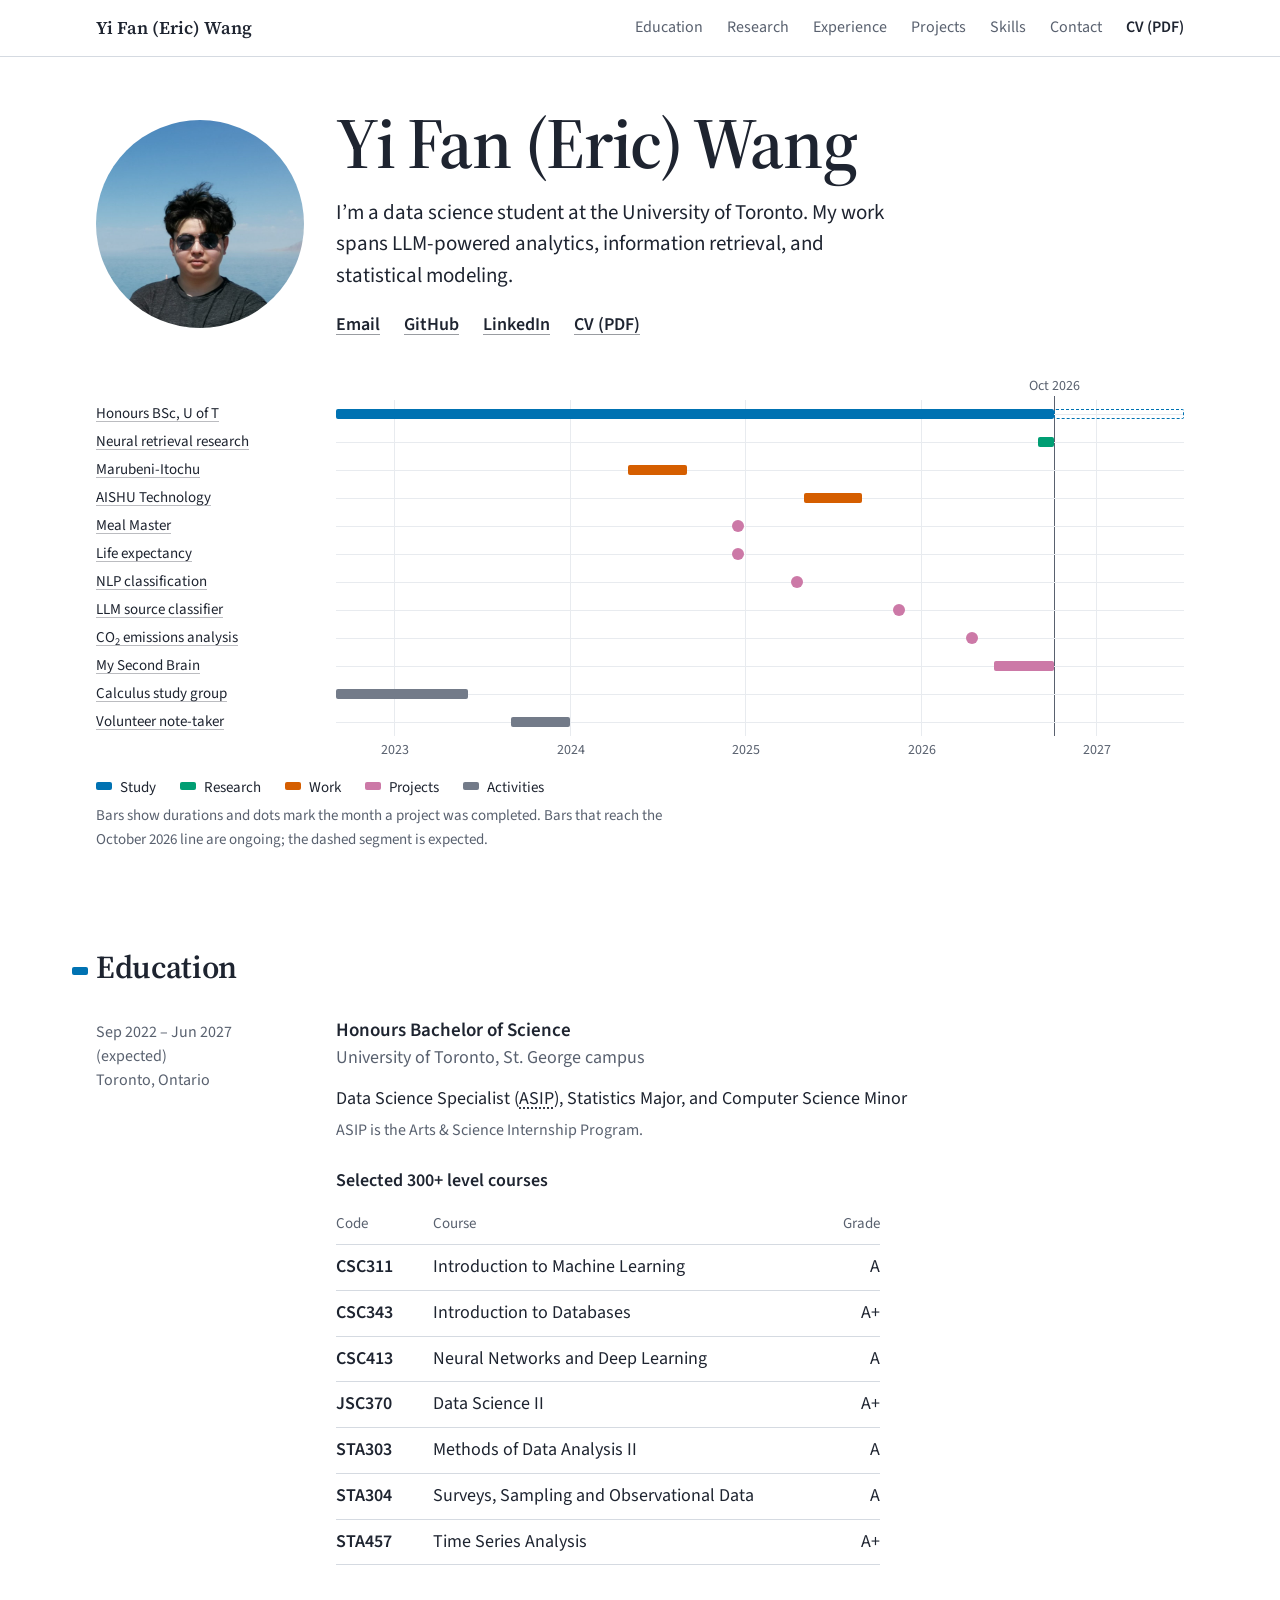
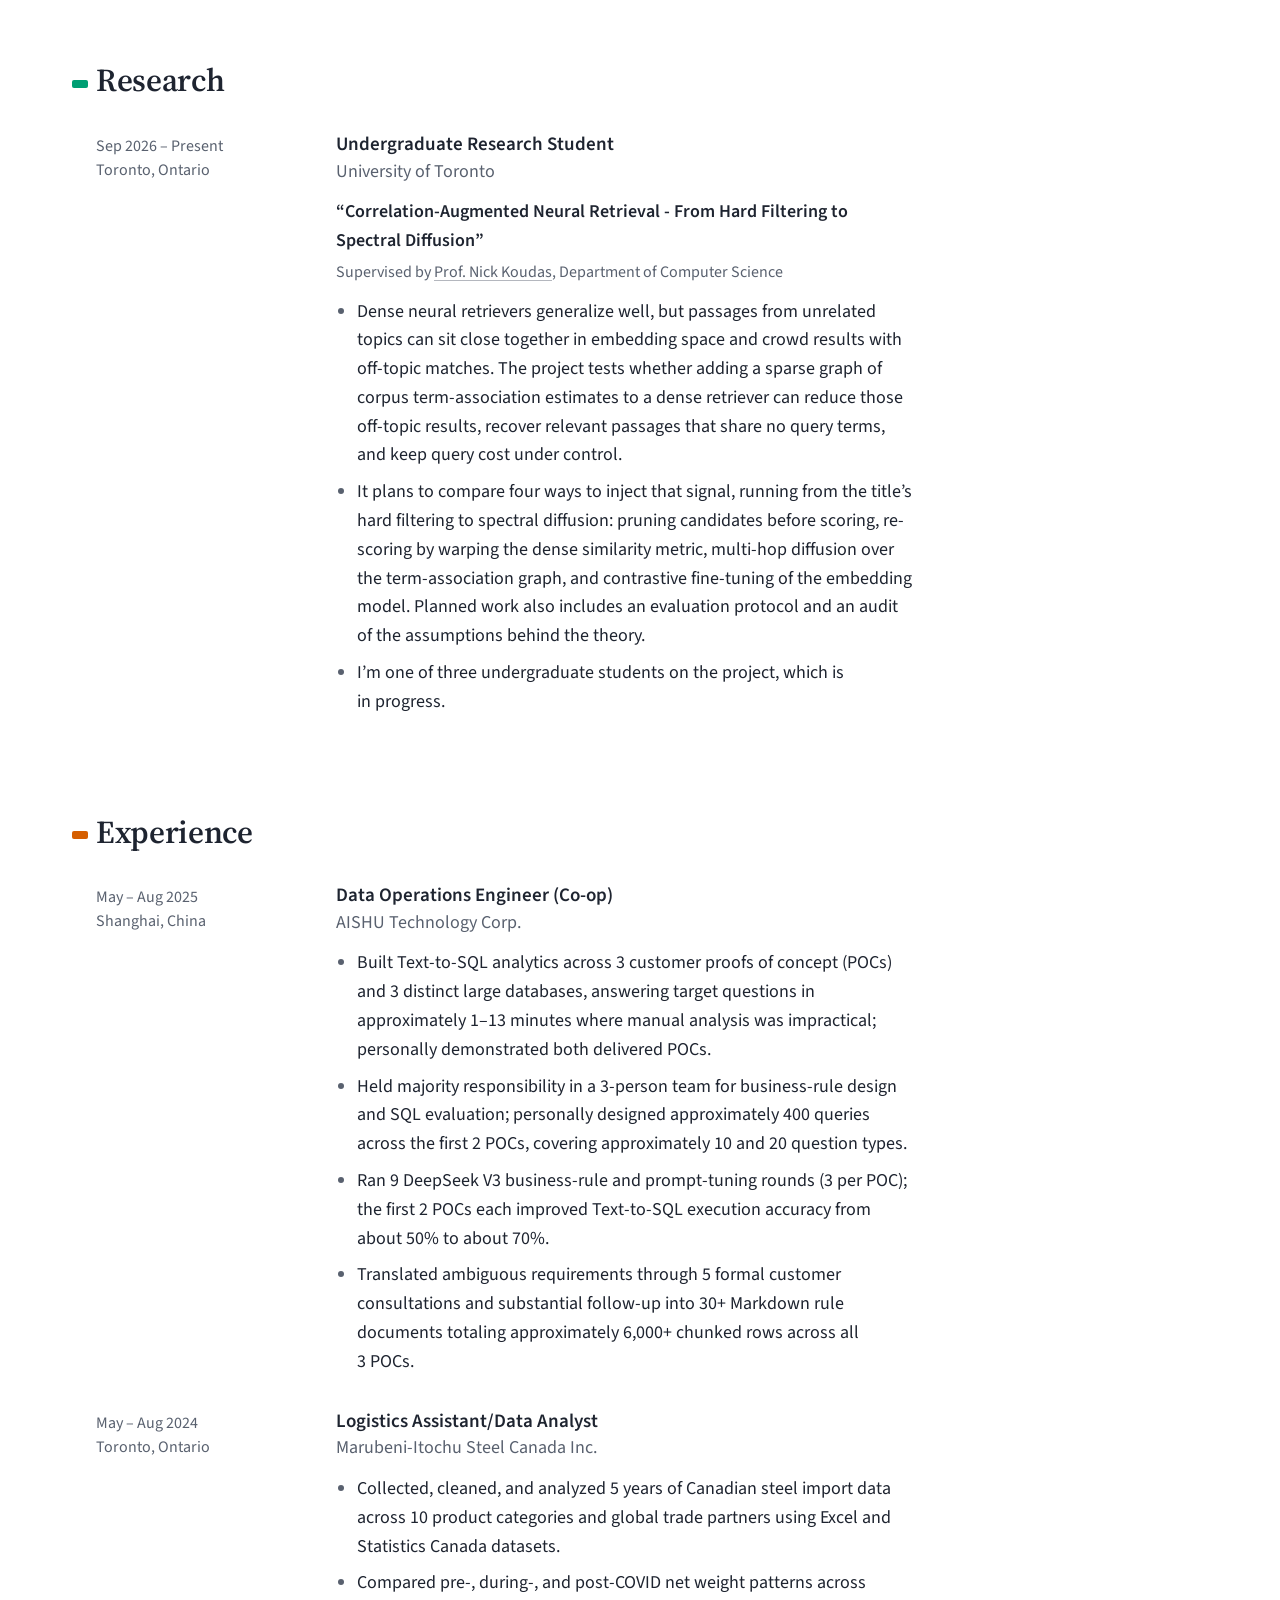
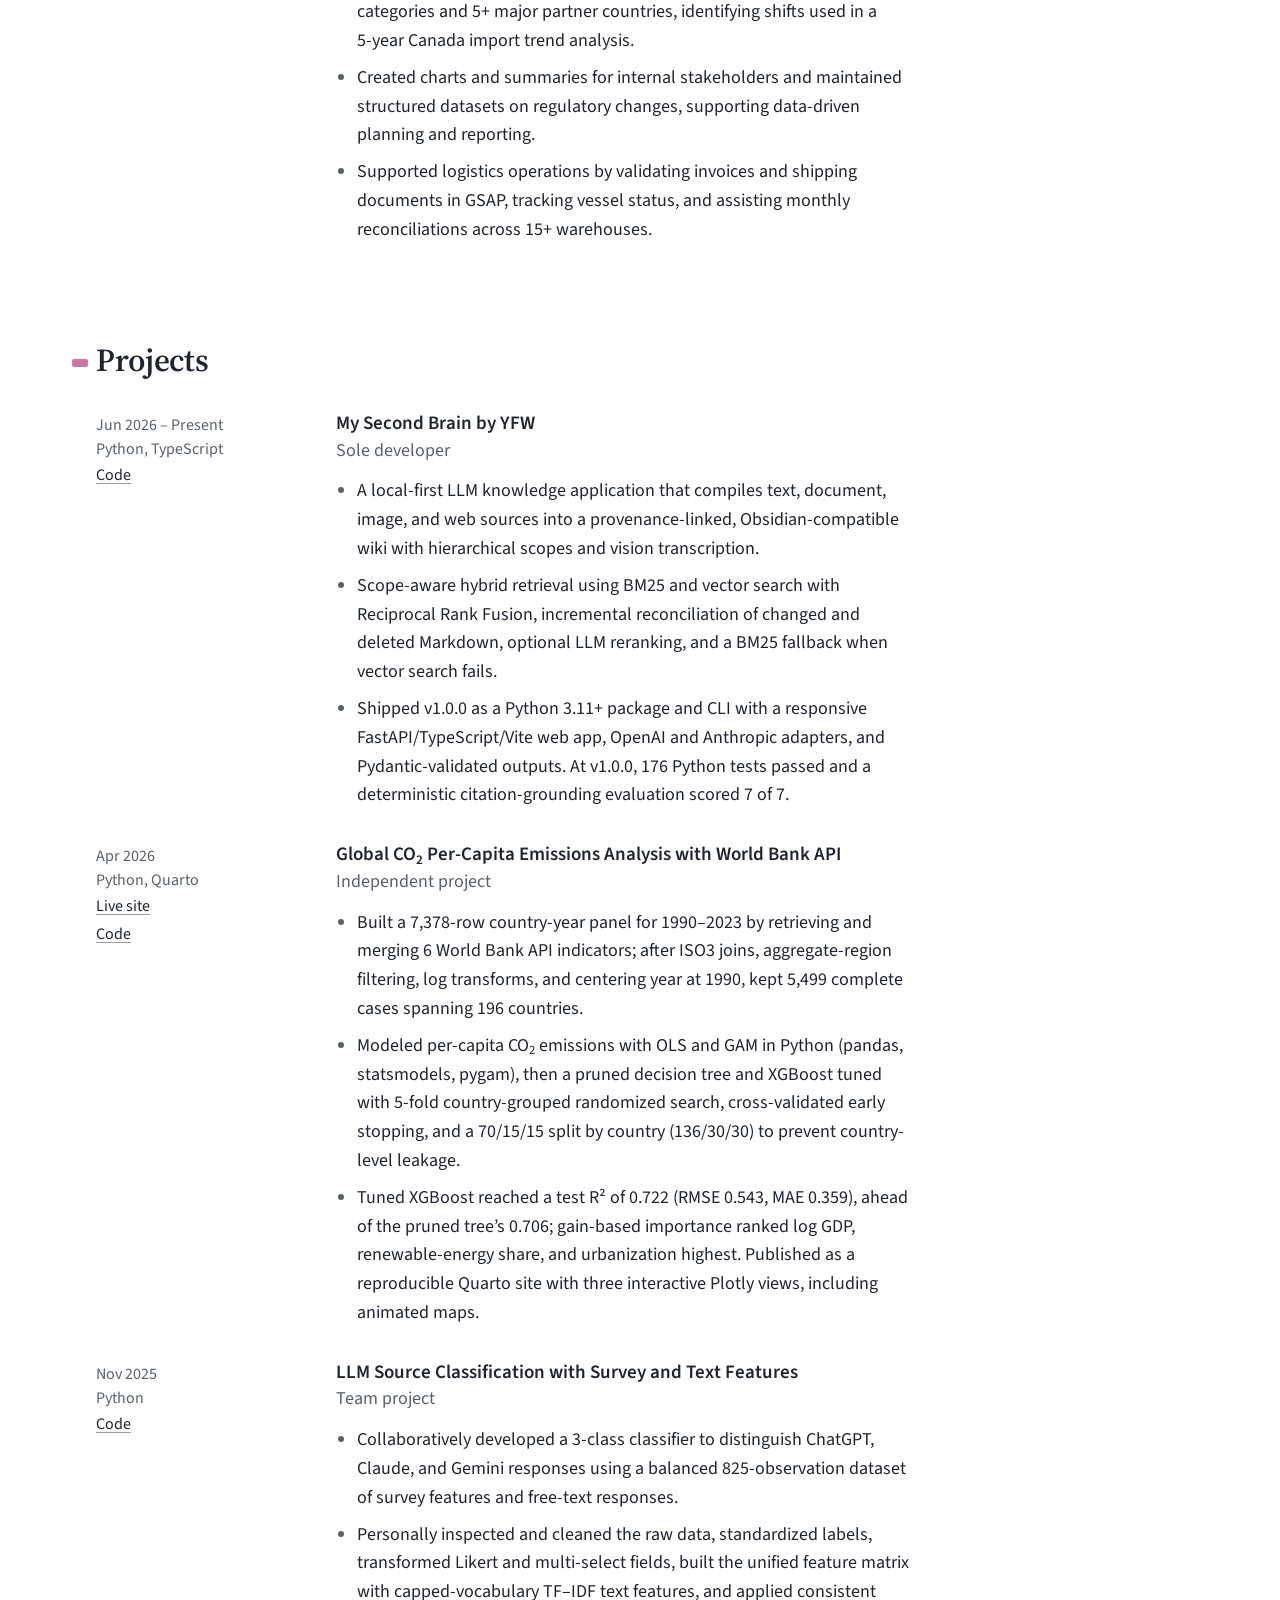
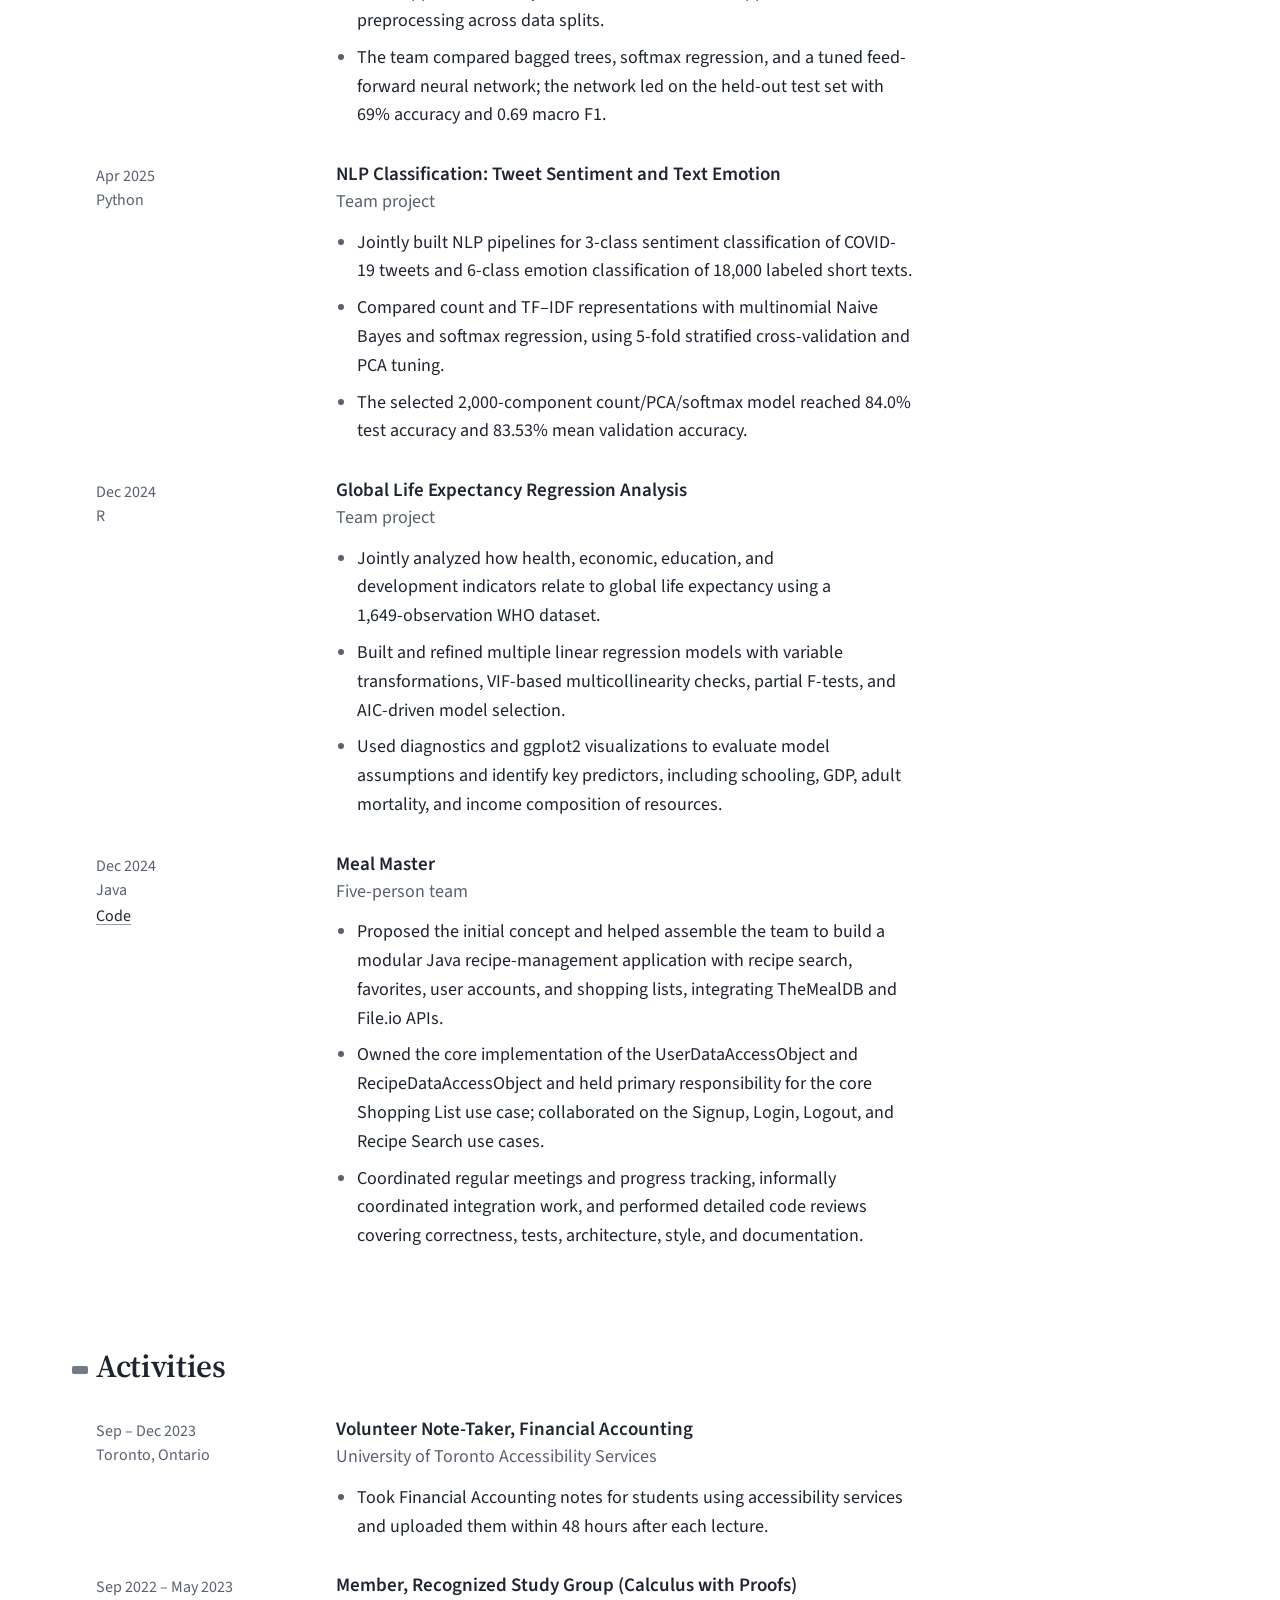
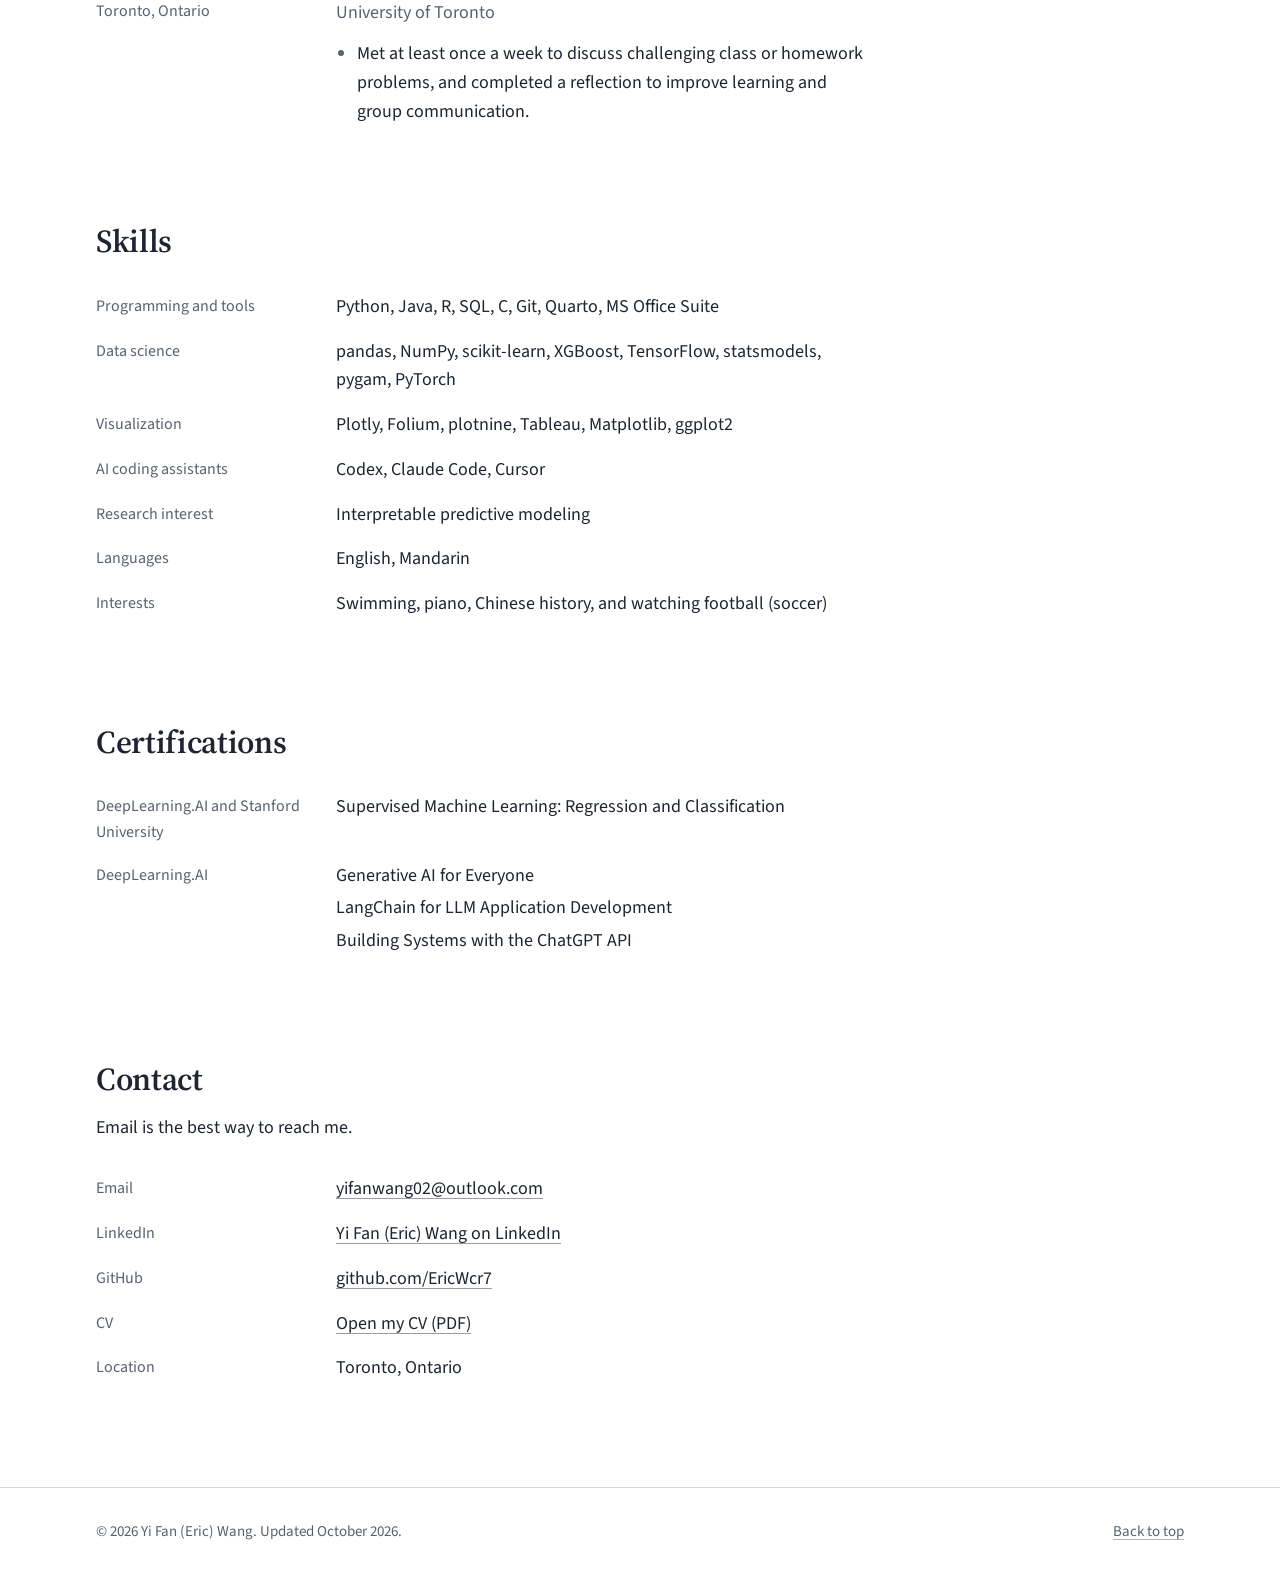
==== index.html @ 29fe4a48 "Build personal website for GitHub Pages Add a static single-page site with no build step and no Java" ====
<!doctype html>
<html lang="en">
<head>
  <meta charset="utf-8">
  <meta name="viewport" content="width=device-width, initial-scale=1">
  <title>Yi Fan (Eric) Wang – data science student at the University of Toronto</title>
  <meta name="description" content="Yi Fan (Eric) Wang is a data science student at the University of Toronto working on LLM-powered analytics, information retrieval, and statistical modeling.">
  <link rel="canonical" href="https://ericwcr7.github.io/">
  <meta name="color-scheme" content="light dark">
  <meta name="theme-color" content="#ffffff" media="(prefers-color-scheme: light)">
  <meta name="theme-color" content="#161a21" media="(prefers-color-scheme: dark)">

  <meta property="og:type" content="profile">
  <meta property="og:title" content="Yi Fan (Eric) Wang">
  <meta property="og:description" content="Data science student at the University of Toronto working on LLM-powered analytics, information retrieval, and statistical modeling.">
  <meta property="og:url" content="https://ericwcr7.github.io/">
  <meta property="og:image" content="https://ericwcr7.github.io/assets/og-image.png">
  <meta property="og:image:width" content="1200">
  <meta property="og:image:height" content="630">
  <meta property="og:image:alt" content="Yi Fan (Eric) Wang, data science student at the University of Toronto, beside a timeline of study, work, research, and projects.">
  <meta name="twitter:card" content="summary_large_image">
  <meta name="twitter:image:alt" content="Yi Fan (Eric) Wang, data science student at the University of Toronto, beside a timeline of study, work, research, and projects.">

  <link rel="icon" href="assets/favicon.svg" type="image/svg+xml">
  <link rel="preconnect" href="https://fonts.googleapis.com">
  <link rel="preconnect" href="https://fonts.gstatic.com" crossorigin>
  <link rel="stylesheet" href="https://fonts.googleapis.com/css2?family=Source+Sans+3:wght@400;600&amp;family=Source+Serif+4:opsz,wght@8..60,600&amp;display=swap">
  <link rel="stylesheet" href="assets/site.css">
</head>
<body>
  <a class="skip-link" href="#main">Skip to content</a>

  <header class="site-header" id="top">
    <div class="wrap header-inner">
      <a class="site-name" href="#top">Yi Fan (Eric) Wang</a>
      <nav aria-label="Sections">
        <ul class="nav-list" role="list">
          <li><a href="#education">Education</a></li>
          <li><a href="#research">Research</a></li>
          <li><a href="#experience">Experience</a></li>
          <li><a href="#projects">Projects</a></li>
          <li><a href="#skills">Skills</a></li>
          <li><a href="#contact">Contact</a></li>
          <li><a href="assets/Yi-Fan-Eric-Wang-CV.pdf">CV (PDF)</a></li>
        </ul>
      </nav>
    </div>
  </header>

  <main id="main" tabindex="-1">
    <div class="wrap">
      <section class="hero" aria-labelledby="name">
        <img class="portrait" src="assets/portrait.jpg" width="600" height="600" alt="Portrait of Yi Fan (Eric) Wang" fetchpriority="high" decoding="async">
        <div class="hero-text">
          <h1 id="name">Yi Fan (Eric) Wang</h1>
          <p class="lede">I’m a data science student at the University of Toronto. My work spans LLM-powered analytics, information retrieval, and statistical modeling.</p>
          <ul class="hero-links" role="list">
            <li><a href="mailto:yifanwang02@outlook.com">Email</a></li>
            <li><a href="https://github.com/EricWcr7">GitHub</a></li>
            <li><a href="https://linkedin.com/in/yi-fan-wang-62a997292">LinkedIn</a></li>
            <li><a href="assets/Yi-Fan-Eric-Wang-CV.pdf">CV (PDF)</a></li>
          </ul>
        </div>
      </section>

      <figure class="timeline">
        <div class="tl-plot">
          <ul class="tl-rows" role="list">
            <li class="cat-study"><a href="#degree">
              <span class="tl-label">Honours BSc, U&nbsp;of&nbsp;T</span><span class="sr-only"> (September 2022 to June 2027, expected)</span>
              <span class="tl-track" aria-hidden="true"><span class="tl-bar" style="--start: 0; --end: var(--asof)"></span><span class="tl-bar is-expected" style="--start: var(--asof); --end: 58"></span></span>
            </a></li>
            <li class="cat-research"><a href="#retrieval-research">
              <span class="tl-label">Neural retrieval research</span><span class="sr-only"> (September 2026 to present)</span>
              <span class="tl-track" aria-hidden="true"><span class="tl-bar is-ongoing" style="--start: 48"></span></span>
            </a></li>
            <li class="cat-work"><a href="#marubeni">
              <span class="tl-label">Marubeni-Itochu</span><span class="sr-only"> (May to August 2024)</span>
              <span class="tl-track" aria-hidden="true"><span class="tl-bar" style="--start: 20; --end: 24"></span></span>
            </a></li>
            <li class="cat-work"><a href="#aishu">
              <span class="tl-label">AISHU Technology</span><span class="sr-only"> (May to August 2025)</span>
              <span class="tl-track" aria-hidden="true"><span class="tl-bar" style="--start: 32; --end: 36"></span></span>
            </a></li>
            <li class="cat-projects"><a href="#meal-master">
              <span class="tl-label">Meal Master</span><span class="sr-only"> (completed December 2024)</span>
              <span class="tl-track" aria-hidden="true"><span class="tl-dot" style="--at: 27.5"></span></span>
            </a></li>
            <li class="cat-projects"><a href="#life-expectancy">
              <span class="tl-label">Life expectancy</span><span class="sr-only"> (completed December 2024)</span>
              <span class="tl-track" aria-hidden="true"><span class="tl-dot" style="--at: 27.5"></span></span>
            </a></li>
            <li class="cat-projects"><a href="#nlp">
              <span class="tl-label">NLP classification</span><span class="sr-only"> (completed April 2025)</span>
              <span class="tl-track" aria-hidden="true"><span class="tl-dot" style="--at: 31.5"></span></span>
            </a></li>
            <li class="cat-projects"><a href="#llm-source">
              <span class="tl-label">LLM source classifier</span><span class="sr-only"> (completed November 2025)</span>
              <span class="tl-track" aria-hidden="true"><span class="tl-dot" style="--at: 38.5"></span></span>
            </a></li>
            <li class="cat-projects"><a href="#co2">
              <span class="tl-label">CO<sub>2</sub> emissions analysis</span><span class="sr-only"> (completed April 2026)</span>
              <span class="tl-track" aria-hidden="true"><span class="tl-dot" style="--at: 43.5"></span></span>
            </a></li>
            <li class="cat-projects"><a href="#second-brain">
              <span class="tl-label">My Second Brain</span><span class="sr-only"> (June 2026 to present)</span>
              <span class="tl-track" aria-hidden="true"><span class="tl-bar is-ongoing" style="--start: 45"></span></span>
            </a></li>
            <li class="cat-activities"><a href="#study-group">
              <span class="tl-label">Calculus study group</span><span class="sr-only"> (September 2022 to May 2023)</span>
              <span class="tl-track" aria-hidden="true"><span class="tl-bar" style="--start: 0; --end: 9"></span></span>
            </a></li>
            <li class="cat-activities"><a href="#note-taker">
              <span class="tl-label">Volunteer <span class="nowrap">note-taker</span></span><span class="sr-only"> (September to December 2023)</span>
              <span class="tl-track" aria-hidden="true"><span class="tl-bar" style="--start: 12; --end: 16"></span></span>
            </a></li>
          </ul>
          <div class="tl-axis" aria-hidden="true">
            <span class="tl-year" style="--at: 4"><span>2023</span></span>
            <span class="tl-year" style="--at: 16"><span>2024</span></span>
            <span class="tl-year" style="--at: 28"><span>2025</span></span>
            <span class="tl-year" style="--at: 40"><span>2026</span></span>
            <span class="tl-year" style="--at: 52"><span>2027</span></span>
            <span class="tl-asof"><span>Oct 2026</span></span>
          </div>
        </div>
        <figcaption>
          <ul class="legend" role="list">
            <li class="cat-study">Study</li>
            <li class="cat-research">Research</li>
            <li class="cat-work">Work</li>
            <li class="cat-projects">Projects</li>
            <li class="cat-activities">Activities</li>
          </ul>
          <p>Bars show durations and dots mark the month a project was completed. Bars that reach the October 2026 line are ongoing; the dashed segment is expected.</p>
        </figcaption>
      </figure>

      <section class="section cat-study" id="education" aria-labelledby="education-title">
        <h2 class="section-title" id="education-title">Education</h2>
        <article class="entry" id="degree">
          <header class="entry-head">
            <h3>Honours Bachelor of Science</h3>
            <p class="entry-org">University of Toronto, St. George campus</p>
          </header>
          <div class="entry-meta">
            <p><time datetime="2022-09">Sep 2022</time> – <time datetime="2027-06">Jun 2027</time> (expected)</p>
            <p>Toronto, Ontario</p>
          </div>
          <div class="entry-body">
            <p>Data Science Specialist (<abbr title="Arts &amp; Science Internship Program">ASIP</abbr>), Statistics Major, and Computer Science Minor</p>
            <p class="note">ASIP is the Arts &amp; Science Internship Program.</p>
            <table class="courses">
              <caption>Selected 300+ level courses</caption>
              <thead>
                <tr><th scope="col">Code</th><th scope="col">Course</th><th scope="col">Grade</th></tr>
              </thead>
              <tbody>
                <tr><th scope="row">CSC311</th><td>Introduction to Machine Learning</td><td>A</td></tr>
                <tr><th scope="row">CSC343</th><td>Introduction to Databases</td><td>A+</td></tr>
                <tr><th scope="row">CSC413</th><td>Neural Networks and Deep Learning</td><td>A</td></tr>
                <tr><th scope="row">JSC370</th><td>Data Science&nbsp;II</td><td>A+</td></tr>
                <tr><th scope="row">STA303</th><td>Methods of Data Analysis&nbsp;II</td><td>A</td></tr>
                <tr><th scope="row">STA304</th><td>Surveys, Sampling and Observational Data</td><td>A</td></tr>
                <tr><th scope="row">STA457</th><td>Time Series Analysis</td><td>A+</td></tr>
              </tbody>
            </table>
          </div>
        </article>
      </section>

      <section class="section cat-research" id="research" aria-labelledby="research-title">
        <h2 class="section-title" id="research-title">Research</h2>
        <article class="entry" id="retrieval-research">
          <header class="entry-head">
            <h3>Undergraduate Research Student</h3>
            <p class="entry-org">University of Toronto</p>
          </header>
          <div class="entry-meta">
            <p><time datetime="2026-09">Sep 2026</time> – Present</p>
            <p>Toronto, Ontario</p>
          </div>
          <div class="entry-body">
            <p class="project-title">“Correlation-Augmented Neural Retrieval - From Hard Filtering to Spectral Diffusion”</p>
            <p class="note">Supervised by <a href="https://www.cs.toronto.edu/~koudas/">Prof. Nick Koudas</a>, Department of Computer Science</p>
            <ul class="points">
              <li>Dense neural retrievers generalize well, but passages from unrelated topics can sit close together in embedding space and crowd results with off-topic matches. The project tests whether adding a sparse graph of corpus term-association estimates to a dense retriever can reduce those off-topic results, recover relevant passages that share no query terms, and keep query cost under control.</li>
              <li>It plans to compare four ways to inject that signal, running from the title’s hard filtering to spectral diffusion: pruning candidates before scoring, re-scoring by warping the dense similarity metric, multi-hop diffusion over the term-association graph, and contrastive fine-tuning of the embedding model. Planned work also includes an evaluation protocol and an audit of the assumptions behind the theory.</li>
              <li>I’m one of three undergraduate students on the project, which is in progress.</li>
            </ul>
          </div>
        </article>
      </section>

      <section class="section cat-work" id="experience" aria-labelledby="experience-title">
        <h2 class="section-title" id="experience-title">Experience</h2>
        <article class="entry" id="aishu">
          <header class="entry-head">
            <h3>Data Operations Engineer (Co-op)</h3>
            <p class="entry-org">AISHU Technology Corp.</p>
          </header>
          <div class="entry-meta">
            <p><time datetime="2025-05">May</time> – <time datetime="2025-08">Aug 2025</time></p>
            <p>Shanghai, China</p>
          </div>
          <div class="entry-body">
            <ul class="points">
              <li>Built Text-to-SQL analytics across 3 customer proofs of concept (POCs) and 3 distinct large databases, answering target questions in approximately 1–13 minutes where manual analysis was impractical; personally demonstrated both delivered POCs.</li>
              <li>Held majority responsibility in a <span class="nowrap">3-person</span> team for business-rule design and SQL evaluation; personally designed approximately 400 queries across the first 2 POCs, covering approximately 10 and 20 question types.</li>
              <li>Ran 9 DeepSeek V3 business-rule and prompt-tuning rounds (3 per POC); the first 2 POCs each improved Text-to-SQL execution accuracy from about 50% to about 70%.</li>
              <li>Translated ambiguous requirements through 5 formal customer consultations and substantial follow-up into 30+ Markdown rule documents totaling approximately 6,000+ chunked rows across all 3 POCs.</li>
            </ul>
          </div>
        </article>
        <article class="entry" id="marubeni">
          <header class="entry-head">
            <h3>Logistics Assistant/Data Analyst</h3>
            <p class="entry-org">Marubeni-Itochu Steel Canada Inc.</p>
          </header>
          <div class="entry-meta">
            <p><time datetime="2024-05">May</time> – <time datetime="2024-08">Aug 2024</time></p>
            <p>Toronto, Ontario</p>
          </div>
          <div class="entry-body">
            <ul class="points">
              <li>Collected, cleaned, and analyzed 5 years of Canadian steel import data across 10 product categories and global trade partners using Excel and Statistics Canada datasets.</li>
              <li>Compared pre-, during-, and post-COVID net weight patterns across categories and 5+ major partner countries, identifying shifts used in a <span class="nowrap">5-year</span> Canada import trend analysis.</li>
              <li>Created charts and summaries for internal stakeholders and maintained structured datasets on regulatory changes, supporting data-driven planning and reporting.</li>
              <li>Supported logistics operations by validating invoices and shipping documents in GSAP, tracking vessel status, and assisting monthly reconciliations across 15+ warehouses.</li>
            </ul>
          </div>
        </article>
      </section>

      <section class="section cat-projects" id="projects" aria-labelledby="projects-title">
        <h2 class="section-title" id="projects-title">Projects</h2>
        <article class="entry" id="second-brain">
          <header class="entry-head">
            <h3>My Second Brain by YFW</h3>
            <p class="entry-org">Sole developer</p>
          </header>
          <div class="entry-meta">
            <p><time datetime="2026-06">Jun 2026</time> – Present</p>
            <p>Python, TypeScript</p>
            <p><a class="rail-link" href="https://github.com/EricWcr7/My-Second-Brain-by-YFW">Code<span class="sr-only"> for My Second Brain</span></a></p>
          </div>
          <div class="entry-body">
            <ul class="points">
              <li>A local-first LLM knowledge application that compiles text, document, image, and web sources into a provenance-linked, Obsidian-compatible wiki with hierarchical scopes and vision transcription.</li>
              <li>Scope-aware hybrid retrieval using BM25 and vector search with Reciprocal Rank Fusion, incremental reconciliation of changed and deleted Markdown, optional LLM reranking, and a BM25 fallback when vector search fails.</li>
              <li>Shipped v1.0.0 as a Python 3.11+ package and CLI with a responsive FastAPI/TypeScript/Vite web app, OpenAI and Anthropic adapters, and Pydantic-validated outputs. At v1.0.0, 176 Python tests passed and a deterministic citation-grounding evaluation scored 7 of 7.</li>
            </ul>
          </div>
        </article>
        <article class="entry" id="co2">
          <header class="entry-head">
            <h3>Global CO<sub>2</sub> Per-Capita Emissions Analysis with World Bank API</h3>
            <p class="entry-org">Independent project</p>
          </header>
          <div class="entry-meta">
            <p><time datetime="2026-04">Apr 2026</time></p>
            <p>Python, Quarto</p>
            <p><a class="rail-link" href="https://ericwcr7.github.io/JSC370-2026S-Final-Project/">Live site<span class="sr-only"> for the CO2 emissions analysis</span></a></p>
            <p><a class="rail-link" href="https://github.com/EricWcr7/JSC370-2026S-Final-Project">Code<span class="sr-only"> for the CO2 emissions analysis</span></a></p>
          </div>
          <div class="entry-body">
            <ul class="points">
              <li>Built a <span class="nowrap">7,378-row</span> country-year panel for 1990–2023 by retrieving and merging 6 World Bank API indicators; after ISO3 joins, aggregate-region filtering, log transforms, and centering year at 1990, kept 5,499 complete cases spanning 196 countries.</li>
              <li>Modeled per-capita CO<sub>2</sub> emissions with OLS and GAM in Python (pandas, statsmodels, pygam), then a pruned decision tree and XGBoost tuned with <span class="nowrap">5-fold</span> country-grouped randomized search, cross-validated early stopping, and a 70/15/15 split by country (136/30/30) to prevent country-level leakage.</li>
              <li>Tuned XGBoost reached a test R² of 0.722 (RMSE 0.543, MAE 0.359), ahead of the pruned tree’s 0.706; gain-based importance ranked log GDP, renewable-energy share, and urbanization highest. Published as a reproducible Quarto site with three interactive Plotly views, including animated maps.</li>
            </ul>
          </div>
        </article>
        <article class="entry" id="llm-source">
          <header class="entry-head">
            <h3>LLM Source Classification with Survey and Text Features</h3>
            <p class="entry-org">Team project</p>
          </header>
          <div class="entry-meta">
            <p><time datetime="2025-11">Nov 2025</time></p>
            <p>Python</p>
            <p><a class="rail-link" href="https://github.com/EricWcr7/CSC311H1-202509-Group-Project">Code<span class="sr-only"> for LLM Source Classification</span></a></p>
          </div>
          <div class="entry-body">
            <ul class="points">
              <li>Collaboratively developed a <span class="nowrap">3-class</span> classifier to distinguish ChatGPT, Claude, and Gemini responses using a balanced <span class="nowrap">825-observation</span> dataset of survey features and free-text responses.</li>
              <li>Personally inspected and cleaned the raw data, standardized labels, transformed Likert and multi-select fields, built the unified feature matrix with capped-vocabulary TF–IDF text features, and applied consistent preprocessing across data splits.</li>
              <li>The team compared bagged trees, softmax regression, and a tuned feed-forward neural network; the network led on the held-out test set with 69% accuracy and 0.69 macro F1.</li>
            </ul>
          </div>
        </article>
        <article class="entry" id="nlp">
          <header class="entry-head">
            <h3>NLP Classification: Tweet Sentiment and Text Emotion</h3>
            <p class="entry-org">Team project</p>
          </header>
          <div class="entry-meta">
            <p><time datetime="2025-04">Apr 2025</time></p>
            <p>Python</p>
          </div>
          <div class="entry-body">
            <ul class="points">
              <li>Jointly built NLP pipelines for <span class="nowrap">3-class</span> sentiment classification of COVID-19 tweets and <span class="nowrap">6-class</span> emotion classification of 18,000 labeled short texts.</li>
              <li>Compared count and TF–IDF representations with multinomial Naive Bayes and softmax regression, using <span class="nowrap">5-fold</span> stratified cross-validation and PCA tuning.</li>
              <li>The selected <span class="nowrap">2,000-component</span> count/PCA/softmax model reached 84.0% test accuracy and 83.53% mean validation accuracy.</li>
            </ul>
          </div>
        </article>
        <article class="entry" id="life-expectancy">
          <header class="entry-head">
            <h3>Global Life Expectancy Regression Analysis</h3>
            <p class="entry-org">Team project</p>
          </header>
          <div class="entry-meta">
            <p><time datetime="2024-12">Dec 2024</time></p>
            <p>R</p>
          </div>
          <div class="entry-body">
            <ul class="points">
              <li>Jointly analyzed how health, economic, education, and development indicators relate to global life expectancy using a <span class="nowrap">1,649-observation</span> WHO dataset.</li>
              <li>Built and refined multiple linear regression models with variable transformations, VIF-based multicollinearity checks, partial F-tests, and AIC-driven model selection.</li>
              <li>Used diagnostics and ggplot2 visualizations to evaluate model assumptions and identify key predictors, including schooling, GDP, adult mortality, and income composition of resources.</li>
            </ul>
          </div>
        </article>
        <article class="entry" id="meal-master">
          <header class="entry-head">
            <h3>Meal Master</h3>
            <p class="entry-org">Five-person team</p>
          </header>
          <div class="entry-meta">
            <p><time datetime="2024-12">Dec 2024</time></p>
            <p>Java</p>
            <p><a class="rail-link" href="https://github.com/EricWcr7/CSC207-Project">Code<span class="sr-only"> for Meal Master</span></a></p>
          </div>
          <div class="entry-body">
            <ul class="points">
              <li>Proposed the initial concept and helped assemble the team to build a modular Java recipe-management application with recipe search, favorites, user accounts, and shopping lists, integrating TheMealDB and File.io APIs.</li>
              <li>Owned the core implementation of the UserDataAccessObject and RecipeDataAccessObject and held primary responsibility for the core Shopping List use case; collaborated on the Signup, Login, Logout, and Recipe Search use cases.</li>
              <li>Coordinated regular meetings and progress tracking, informally coordinated integration work, and performed detailed code reviews covering correctness, tests, architecture, style, and documentation.</li>
            </ul>
          </div>
        </article>
      </section>

      <section class="section cat-activities" id="activities" aria-labelledby="activities-title">
        <h2 class="section-title" id="activities-title">Activities</h2>
        <article class="entry" id="note-taker">
          <header class="entry-head">
            <h3>Volunteer Note-Taker, Financial Accounting</h3>
            <p class="entry-org">University of Toronto Accessibility Services</p>
          </header>
          <div class="entry-meta">
            <p><time datetime="2023-09">Sep</time> – <time datetime="2023-12">Dec 2023</time></p>
            <p>Toronto, Ontario</p>
          </div>
          <div class="entry-body">
            <ul class="points">
              <li>Took Financial Accounting notes for students using accessibility services and uploaded them within 48 hours after each lecture.</li>
            </ul>
          </div>
        </article>
        <article class="entry" id="study-group">
          <header class="entry-head">
            <h3>Member, Recognized Study Group (Calculus with Proofs)</h3>
            <p class="entry-org">University of Toronto</p>
          </header>
          <div class="entry-meta">
            <p><time datetime="2022-09">Sep 2022</time> – <time datetime="2023-05">May 2023</time></p>
            <p>Toronto, Ontario</p>
          </div>
          <div class="entry-body">
            <ul class="points">
              <li>Met at least once a week to discuss challenging class or homework problems, and completed a reflection to improve learning and group communication.</li>
            </ul>
          </div>
        </article>
      </section>

      <section class="section" id="skills" aria-labelledby="skills-title">
        <h2 class="section-title" id="skills-title">Skills</h2>
        <dl class="pairs">
          <div><dt>Programming and tools</dt><dd>Python, Java, R, SQL, C, Git, Quarto, MS Office Suite</dd></div>
          <div><dt>Data science</dt><dd>pandas, NumPy, scikit-learn, XGBoost, TensorFlow, statsmodels, pygam, PyTorch</dd></div>
          <div><dt>Visualization</dt><dd>Plotly, Folium, plotnine, Tableau, Matplotlib, ggplot2</dd></div>
          <div><dt>AI coding assistants</dt><dd>Codex, Claude Code, Cursor</dd></div>
          <div><dt>Research interest</dt><dd>Interpretable predictive modeling</dd></div>
          <div><dt>Languages</dt><dd>English, Mandarin</dd></div>
          <div><dt>Interests</dt><dd>Swimming, piano, Chinese history, and watching football (soccer)</dd></div>
        </dl>
      </section>

      <section class="section" id="certifications" aria-labelledby="certifications-title">
        <h2 class="section-title" id="certifications-title">Certifications</h2>
        <dl class="pairs">
          <div><dt>DeepLearning.AI and Stanford University</dt><dd>Supervised Machine Learning: Regression and Classification</dd></div>
          <div><dt>DeepLearning.AI</dt><dd>Generative AI for Everyone</dd><dd>LangChain for LLM Application Development</dd><dd>Building Systems with the ChatGPT API</dd></div>
        </dl>
      </section>

      <section class="section" id="contact" aria-labelledby="contact-title">
        <h2 class="section-title" id="contact-title">Contact</h2>
        <p class="contact-lede">Email is the best way to reach me.</p>
        <dl class="pairs">
          <div><dt>Email</dt><dd><a href="mailto:yifanwang02@outlook.com">yifanwang02@outlook.com</a></dd></div>
          <div><dt>LinkedIn</dt><dd><a href="https://linkedin.com/in/yi-fan-wang-62a997292">Yi Fan (Eric) Wang on LinkedIn</a></dd></div>
          <div><dt>GitHub</dt><dd><a href="https://github.com/EricWcr7">github.com/EricWcr7</a></dd></div>
          <div><dt>CV</dt><dd><a href="assets/Yi-Fan-Eric-Wang-CV.pdf">Open my CV (PDF)</a></dd></div>
          <div><dt>Location</dt><dd>Toronto, Ontario</dd></div>
        </dl>
      </section>
    </div>
  </main>

  <footer class="site-footer">
    <div class="wrap footer-inner">
      <p>© 2026 Yi Fan (Eric) Wang. Updated October 2026.</p>
      <p><a href="#top">Back to top</a></p>
    </div>
  </footer>
</body>
</html>
---- assets/site.css ----
/*
  Yi Fan (Eric) Wang, personal site.
  Color encodes category only (study, research, work, projects, activities);
  everything else is ink on paper.
*/

/* Local fallbacks scaled to the web fonts' widths, so text does not reflow when they load. */
@font-face {
  font-family: "Source Sans 3 Fallback";
  src: local("Arial"), local("ArialMT");
  font-weight: 400;
  size-adjust: 92.9%;
}

@font-face {
  font-family: "Source Sans 3 Fallback";
  src: local("Arial Bold"), local("Arial-BoldMT");
  font-weight: 600 700;
  size-adjust: 89.1%;
}

@font-face {
  font-family: "Source Serif 4 Fallback";
  src: local("Georgia Bold"), local("Georgia-Bold");
  font-weight: 600 700;
  size-adjust: 79.2%;
}

:root {
  color-scheme: light dark;

  --paper: #ffffff;
  --ink: #1e2430;
  --muted: #59616f;
  --rule: #d5dae1;
  --grid: #e8ebef;

  --c-study: #0072b2;
  --c-research: #009e73;
  --c-work: #d55e00;
  --c-projects: #cc79a7;
  --c-activities: #737b89;

  --serif: "Source Serif 4", "Source Serif 4 Fallback", Georgia, "Times New Roman", serif;
  --sans: "Source Sans 3", "Source Sans 3 Fallback", system-ui, -apple-system, "Segoe UI", Roboto, Arial, sans-serif;

  --s-1: 0.25rem;
  --s-2: 0.5rem;
  --s-3: 0.75rem;
  --s-4: 1rem;
  --s-5: 1.5rem;
  --s-6: 2rem;
  --s-7: 3rem;
  --s-8: 4rem;
  --s-9: 6rem;

  --page: 72rem;
  --gutter: 1rem;
  --rail: 13rem; /* metadata rail, also the chart's label column */
  --gap: 2rem;
  --measure: 36rem; /* about 70 characters of body text */
  --header-h: 3.5rem;

  /* Chart axis: months since Sep 2022. --span ends with Jun 2027; --asof is Oct 3, 2026
     and must change together with the "Oct 2026" labels in index.html. */
  --span: 58;
  --asof: 49.1;
}

@media (prefers-color-scheme: dark) {
  :root {
    --paper: #161a21;
    --ink: #e6e9ef;
    --muted: #a3abb8;
    --rule: #2e3541;
    --grid: #232933;
    --c-study: #56b4e9;
    --c-activities: #6e7686;
  }
}

@media (min-width: 48rem) {
  :root {
    --gutter: 2rem;
  }
}

@media (max-width: 39.99rem) {
  :root {
    --rail: 7rem;
    --gap: 1rem;
  }
}

.cat-study { --cat: var(--c-study); }
.cat-research { --cat: var(--c-research); }
.cat-work { --cat: var(--c-work); }
.cat-projects { --cat: var(--c-projects); }
.cat-activities { --cat: var(--c-activities); }

/* Base */

*,
*::before,
*::after {
  box-sizing: border-box;
}

html {
  -webkit-text-size-adjust: 100%;
  text-size-adjust: 100%;
}

body {
  margin: 0;
  background: var(--paper);
  color: var(--ink);
  font-family: var(--sans);
  font-size: 1.125rem;
  line-height: 1.6;
  font-kerning: normal;
}

h1,
h2,
h3,
p,
ul,
dl,
dd,
figure {
  margin: 0;
}

h1,
h2,
h3 {
  text-wrap: balance;
}

p,
li,
dd {
  text-wrap: pretty;
}

ul {
  padding: 0;
}

[role="list"] {
  list-style: none;
}

a {
  color: inherit;
  text-decoration-line: underline;
  text-decoration-thickness: 1px;
  text-underline-offset: 0.2em;
  text-decoration-color: color-mix(in srgb, currentColor 45%, transparent);
}

a:hover {
  text-decoration-color: currentColor;
  text-decoration-thickness: 2px;
}

:focus-visible {
  outline: 2px solid var(--ink);
  outline-offset: 3px;
  border-radius: 2px;
}

main:focus {
  outline: none;
}

abbr[title] {
  text-decoration: underline dotted;
  text-underline-offset: 0.2em;
  cursor: help;
}

time {
  white-space: nowrap;
}

sub {
  position: relative;
  bottom: -0.25em;
  font-size: 0.7em;
  line-height: 0;
  vertical-align: baseline;
}

.nowrap {
  white-space: nowrap;
}

.sr-only {
  position: absolute;
  width: 1px;
  height: 1px;
  margin: -1px;
  padding: 0;
  overflow: hidden;
  clip-path: inset(50%);
  white-space: nowrap;
  border: 0;
}

.skip-link {
  position: absolute;
  top: var(--s-2);
  left: var(--gutter);
  z-index: 100;
  padding: var(--s-2) var(--s-4);
  background: var(--ink);
  color: var(--paper);
  font-weight: 600;
  text-decoration: none;
  translate: 0 -200%;
}

.skip-link:focus {
  translate: none;
}

.wrap {
  max-width: var(--page);
  margin-inline: auto;
  padding-inline: var(--gutter);
}

/* Header */

.site-header {
  background: var(--paper);
  border-bottom: 1px solid var(--rule);
}

.header-inner {
  display: flex;
  flex-wrap: wrap;
  align-items: center;
  justify-content: space-between;
  column-gap: var(--s-6);
  min-height: var(--header-h);
  padding-block: var(--s-2);
}

.site-name {
  font-family: var(--serif);
  font-size: 1.125rem;
  font-weight: 600;
  text-decoration: none;
}

.nav-list {
  display: flex;
  flex-wrap: wrap;
  column-gap: var(--s-5);
}

.nav-list a {
  display: inline-block;
  padding-block: var(--s-1);
  color: var(--muted);
  font-size: 1rem;
  text-decoration: none;
}

.nav-list a:hover {
  color: var(--ink);
  text-decoration: underline;
}

.nav-list li:last-child a {
  color: var(--ink);
  font-weight: 600;
}

/* 52rem: the header measures about 50rem on one line, so it only sticks when it cannot wrap. */
@media (min-width: 52rem) and (min-height: 36rem) {
  html {
    scroll-padding-top: calc(var(--header-h) + var(--s-4));
  }

  .site-header {
    position: sticky;
    top: 0;
    z-index: 10;
  }
}

/* Hero */

.hero {
  display: grid;
  grid-template-columns: var(--rail) minmax(0, 1fr);
  column-gap: var(--gap);
  align-items: center;
  padding-top: var(--s-7);
}

/* The portrait sits in the rail column, directly above the chart's labels, cropped as a circle. */
.portrait {
  display: block;
  width: 100%;
  height: auto;
  aspect-ratio: 1;
  object-fit: cover;
  border-radius: 50%;
  background: var(--grid);
}

.hero h1 {
  font-family: var(--serif);
  font-size: clamp(2.5rem, 1.5rem + 4.5vw, 4.5rem);
  font-weight: 600;
  line-height: 1.05;
  letter-spacing: -0.02em;
}

.lede {
  max-width: 36rem;
  margin-top: var(--s-4);
  font-size: clamp(1.125rem, 1rem + 0.5vw, 1.3125rem);
  line-height: 1.5;
}

.hero-links {
  display: flex;
  flex-wrap: wrap;
  gap: 0 var(--s-5);
  margin-top: var(--s-4);
}

.hero-links a {
  display: inline-block;
  padding-block: var(--s-1);
  font-weight: 600;
}

/* Timeline chart */

.timeline {
  margin-top: var(--s-6);
}

.tl-plot {
  position: relative;
  padding-block: 1.5rem 1.75rem;
}

.tl-rows {
  position: relative;
  z-index: 1;
}

.tl-rows a {
  display: grid;
  grid-template-columns: var(--rail) minmax(0, 1fr);
  column-gap: var(--gap);
  align-items: center;
  min-height: 1.75rem;
  padding-block: 0.125rem;
  text-decoration: none;
}

.tl-label {
  font-size: 0.9375rem;
  line-height: 1.3;
  text-wrap: balance;
  text-decoration-line: underline;
  text-decoration-thickness: 1px;
  text-underline-offset: 0.2em;
  text-decoration-color: color-mix(in srgb, currentColor 30%, transparent);
}

.tl-rows a:hover .tl-label,
.tl-rows a:focus-visible .tl-label {
  text-decoration-color: currentColor;
}

.tl-track {
  position: relative;
  align-self: stretch;
}

/* A faint guide per row, as in a dot plot, so the eye can travel from label to mark. */
.tl-track::before {
  content: "";
  position: absolute;
  top: 50%;
  right: 0;
  left: 0;
  border-top: 1px solid var(--grid);
}

.tl-bar,
.tl-dot {
  position: absolute;
  top: 50%;
  background: var(--cat);
  print-color-adjust: exact;
}

.tl-bar {
  left: calc(var(--start) / var(--span) * 100%);
  width: calc((var(--end) - var(--start)) / var(--span) * 100%);
  height: 0.625rem;
  border-radius: 2px;
  translate: 0 -50%;
}

.tl-bar.is-expected {
  background: none;
  border: 1.5px dashed var(--cat);
}

/* Ongoing bars end exactly at the "as of" line; a minimum width grows leftward. */
.tl-bar.is-ongoing {
  right: calc((var(--span) - var(--asof)) / var(--span) * 100%);
  left: auto;
  width: max(0.375rem, calc((var(--asof) - var(--start)) / var(--span) * 100%));
}

.tl-dot {
  left: calc(var(--at) / var(--span) * 100%);
  width: 0.75rem;
  height: 0.75rem;
  border-radius: 50%;
  translate: -50% -50%;
}

.tl-axis {
  position: absolute;
  inset: 0 0 0 calc(var(--rail) + var(--gap));
  z-index: 0;
  pointer-events: none;
}

.tl-year,
.tl-asof {
  position: absolute;
  bottom: 1.75rem;
  border-left: 1px solid var(--grid);
}

.tl-year {
  top: 1.5rem;
  left: calc(var(--at) / var(--span) * 100%);
}

.tl-asof {
  top: 1.25rem;
  left: calc(var(--asof) / var(--span) * 100%);
  border-left-color: var(--muted);
}

.tl-year > span,
.tl-asof > span {
  position: absolute;
  color: var(--muted);
  font-size: 0.875rem;
  font-variant-numeric: tabular-nums;
  line-height: 1.25rem;
  white-space: nowrap;
  translate: -50% 0;
}

.tl-year > span {
  bottom: -1.5rem;
}

.tl-asof > span {
  top: -1.25rem;
}

figcaption {
  max-width: var(--measure);
  margin-top: var(--s-3);
  color: var(--muted);
  font-size: 0.9375rem;
}

.legend {
  display: flex;
  flex-wrap: wrap;
  gap: 0 var(--s-5);
  margin-bottom: var(--s-1);
  color: var(--ink);
}

.legend li::before,
.section:is(.cat-study, .cat-research, .cat-work, .cat-projects, .cat-activities) .section-title::before {
  content: "";
  display: inline-block;
  width: 1rem;
  height: 0.5rem;
  margin-right: 0.5rem;
  border-radius: 2px;
  background: var(--cat);
  vertical-align: 0.1em;
  print-color-adjust: exact;
}

@media (min-width: 48rem) {
  .section-title::before {
    margin-left: -1.5rem;
  }
}

@media (hover: hover) and (pointer: fine) {
  .tl-rows:has(a:hover) a:not(:hover) .tl-track {
    opacity: 0.35;
  }
}

.tl-rows:has(a:focus-visible) a:not(:focus-visible) .tl-track {
  opacity: 0.35;
}

/* Sections and entries */

.section {
  margin-top: var(--s-9);
}

.section-title {
  font-family: var(--serif);
  font-size: clamp(1.625rem, 1.3rem + 1vw, 2rem);
  font-weight: 600;
  line-height: 1.2;
  letter-spacing: -0.01em;
}

.entry {
  position: relative;
  display: grid;
  grid-template-columns: var(--rail) minmax(0, 1fr);
  grid-template-areas:
    "meta head"
    "meta body";
  column-gap: var(--gap);
  margin-top: var(--s-6);
}

/* Marks the entry reached from the chart; it sits in the gutter, so nothing shifts. */
.entry::before {
  content: "";
  position: absolute;
  top: 0.25rem;
  bottom: 0.25rem;
  left: calc(-1 * var(--s-3));
  width: 3px;
  border-radius: 2px;
}

.entry:target::before {
  background: var(--cat, var(--ink));
}

.entry-head {
  grid-area: head;
  max-width: var(--measure);
}

.entry-head h3 {
  font-size: 1.1875rem;
  font-weight: 600;
  line-height: 1.35;
}

.entry-org {
  color: var(--muted);
}

.entry-meta {
  grid-area: meta;
  padding-top: 0.125rem;
  color: var(--muted);
  font-size: 1rem;
  font-variant-numeric: tabular-nums;
  line-height: 1.5;
}

.rail-link {
  display: inline-block;
  padding-block: 0.125rem;
  color: var(--ink);
}

.entry-body {
  grid-area: body;
  max-width: var(--measure);
}

.points {
  margin-top: var(--s-3);
  padding-left: 1.15em;
}

.points li + li {
  margin-top: var(--s-2);
}

.points li::marker {
  color: var(--muted);
}

.note {
  margin-top: var(--s-1);
  color: var(--muted);
  font-size: 1rem;
}

.entry-body > p:first-child {
  margin-top: var(--s-3);
}

.project-title {
  font-weight: 600;
}

.courses {
  width: 100%;
  max-width: 34rem;
  margin-top: var(--s-5);
  border-collapse: collapse;
  font-variant-numeric: tabular-nums;
}

.courses caption {
  margin-bottom: var(--s-2);
  font-weight: 600;
  text-align: left;
}

.courses th,
.courses td {
  padding: 0.5rem 0;
  border-bottom: 1px solid var(--rule);
  text-align: left;
  vertical-align: baseline;
}

.courses thead th {
  color: var(--muted);
  font-size: 0.9375rem;
  font-weight: 400;
}

.courses tbody th {
  padding-right: var(--s-5);
  font-weight: 600;
  white-space: nowrap;
}

.courses td:last-child,
.courses thead th:last-child {
  padding-left: var(--s-4);
  text-align: right;
}

.pairs {
  margin-top: var(--s-5);
}

.pairs > div {
  display: grid;
  grid-template-columns: var(--rail) minmax(0, 1fr);
  column-gap: var(--gap);
  padding-block: var(--s-2);
}

.pairs dt {
  padding-top: 0.0625rem;
  color: var(--muted);
  font-size: 1rem;
}

.pairs dd {
  grid-column: 2;
  max-width: var(--measure);
}

.pairs dd + dd {
  margin-top: var(--s-1);
}

.contact-lede {
  margin-top: var(--s-4);
}

/* Footer */

.site-footer {
  margin-top: var(--s-9);
  border-top: 1px solid var(--rule);
}

.footer-inner {
  display: flex;
  flex-wrap: wrap;
  justify-content: space-between;
  gap: var(--s-2) var(--s-5);
  padding-block: var(--s-6);
  color: var(--muted);
  font-size: 0.9375rem;
}

/* Small screens */

@media (max-width: 39.99rem) {
  .hero {
    grid-template-columns: minmax(0, 1fr);
    row-gap: var(--s-5);
    padding-top: var(--s-6);
  }

  .portrait {
    width: 7rem;
  }

  .tl-label {
    font-size: 0.875rem;
  }

  .section {
    margin-top: var(--s-8);
  }

  .entry {
    grid-template-columns: minmax(0, 1fr);
    grid-template-areas:
      "head"
      "meta"
      "body";
  }

  .entry-meta {
    display: flex;
    flex-wrap: wrap;
    align-items: center;
    column-gap: var(--s-4);
    margin-top: var(--s-1);
  }

  .pairs > div {
    grid-template-columns: minmax(0, 1fr);
  }

  .pairs dd {
    grid-column: 1;
  }
}

/* Touch screens get 44px targets. */

@media (pointer: coarse) {
  .tl-rows a {
    min-height: 2.75rem;
  }

  .nav-list a,
  .hero-links a,
  .rail-link,
  .footer-inner a {
    display: inline-flex;
    align-items: center;
    min-block-size: 2.75rem;
  }
}

@media (prefers-reduced-motion: no-preference) {
  html {
    scroll-behavior: smooth;
  }

  .tl-track {
    transition: opacity 0.15s ease;
  }
}

@media (forced-colors: active) {
  .tl-bar,
  .tl-dot,
  .legend li::before,
  .section-title::before,
  .entry:target::before {
    forced-color-adjust: none;
    background: CanvasText;
  }

  .tl-bar.is-expected {
    background: none;
    border-color: CanvasText;
  }
}
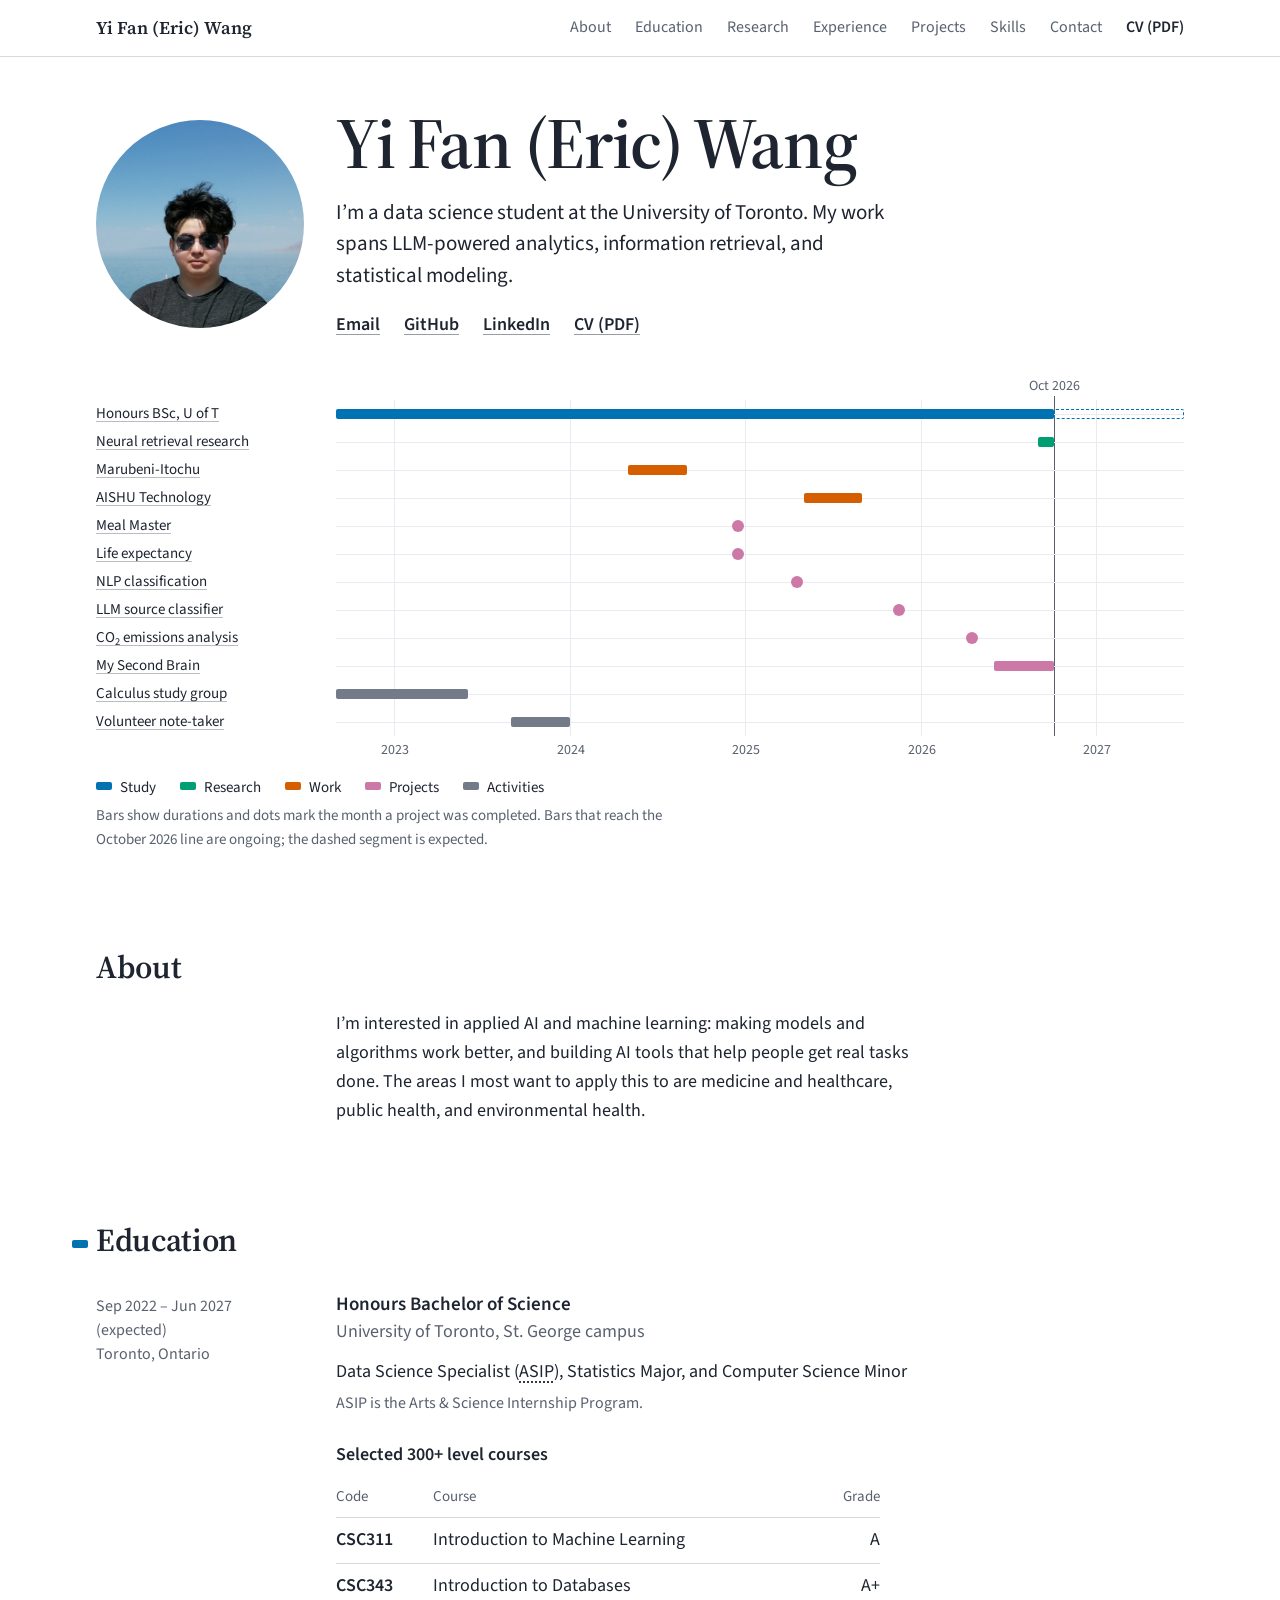
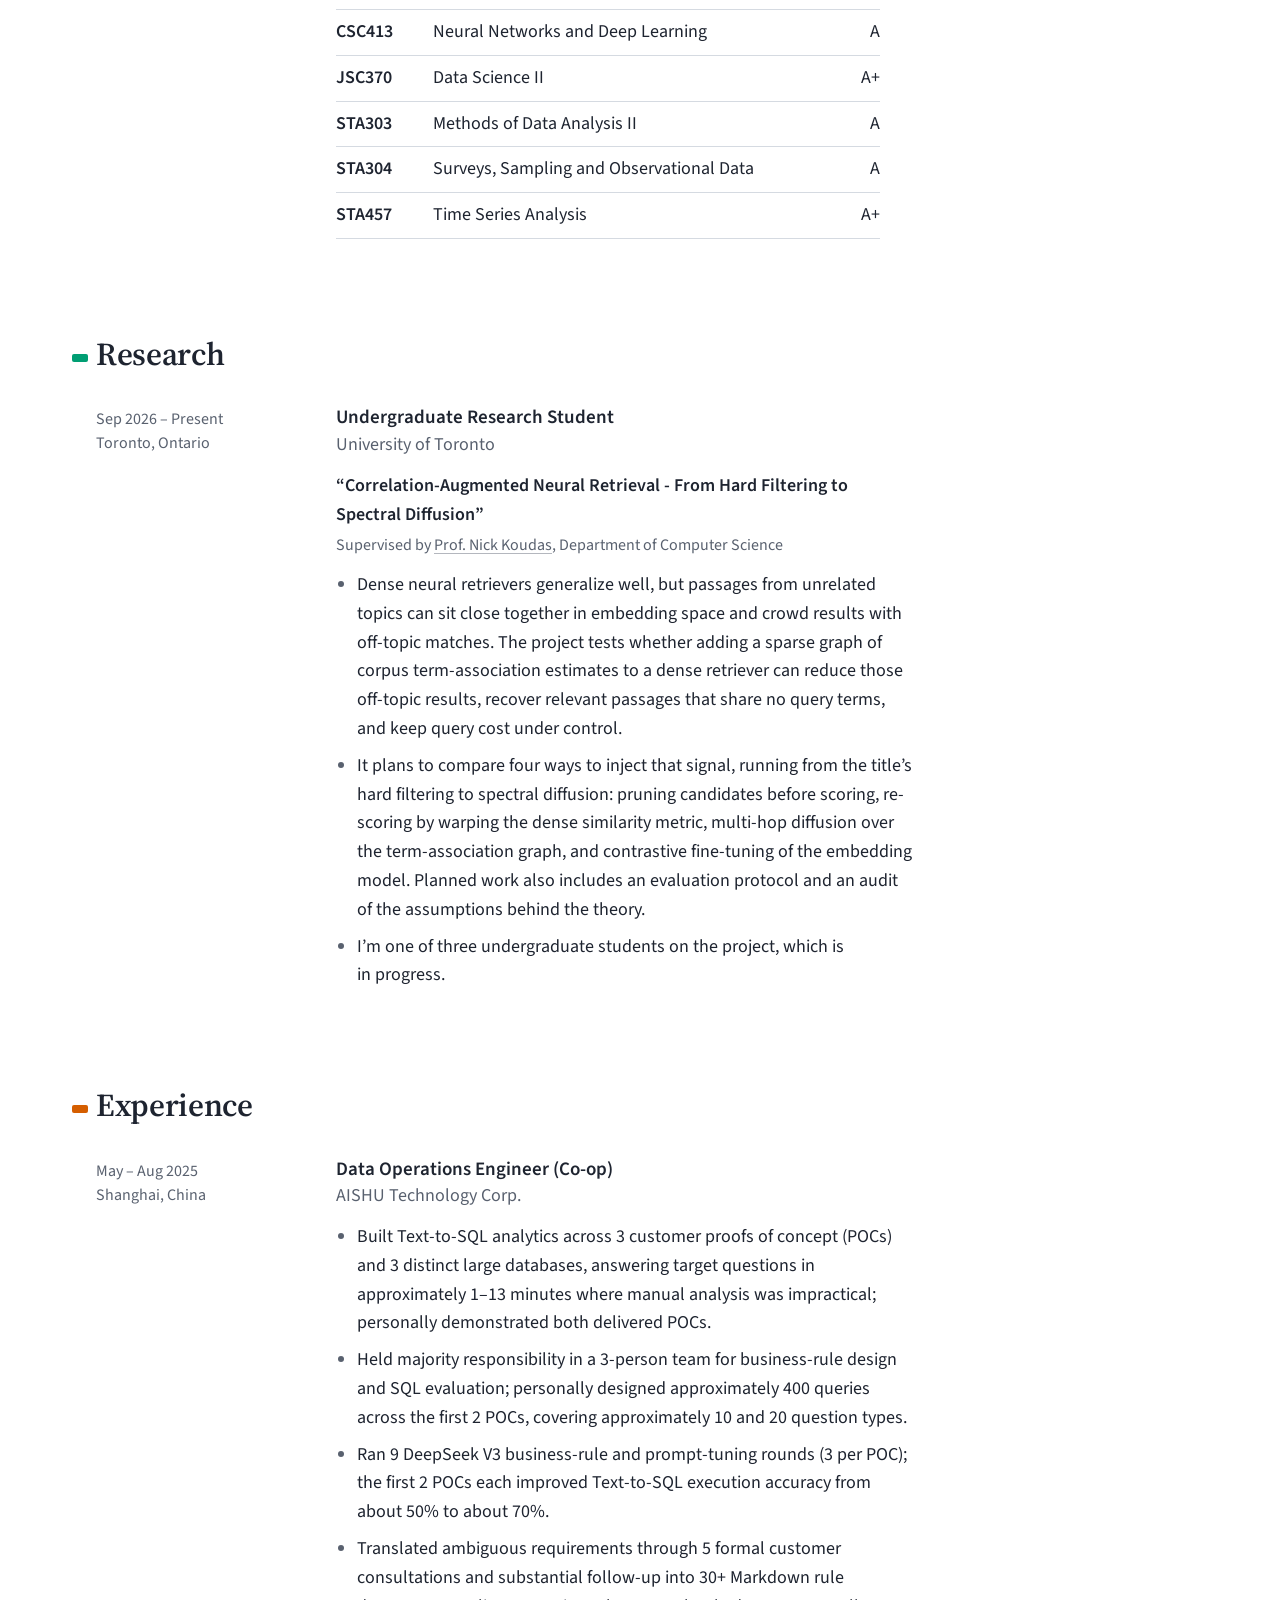
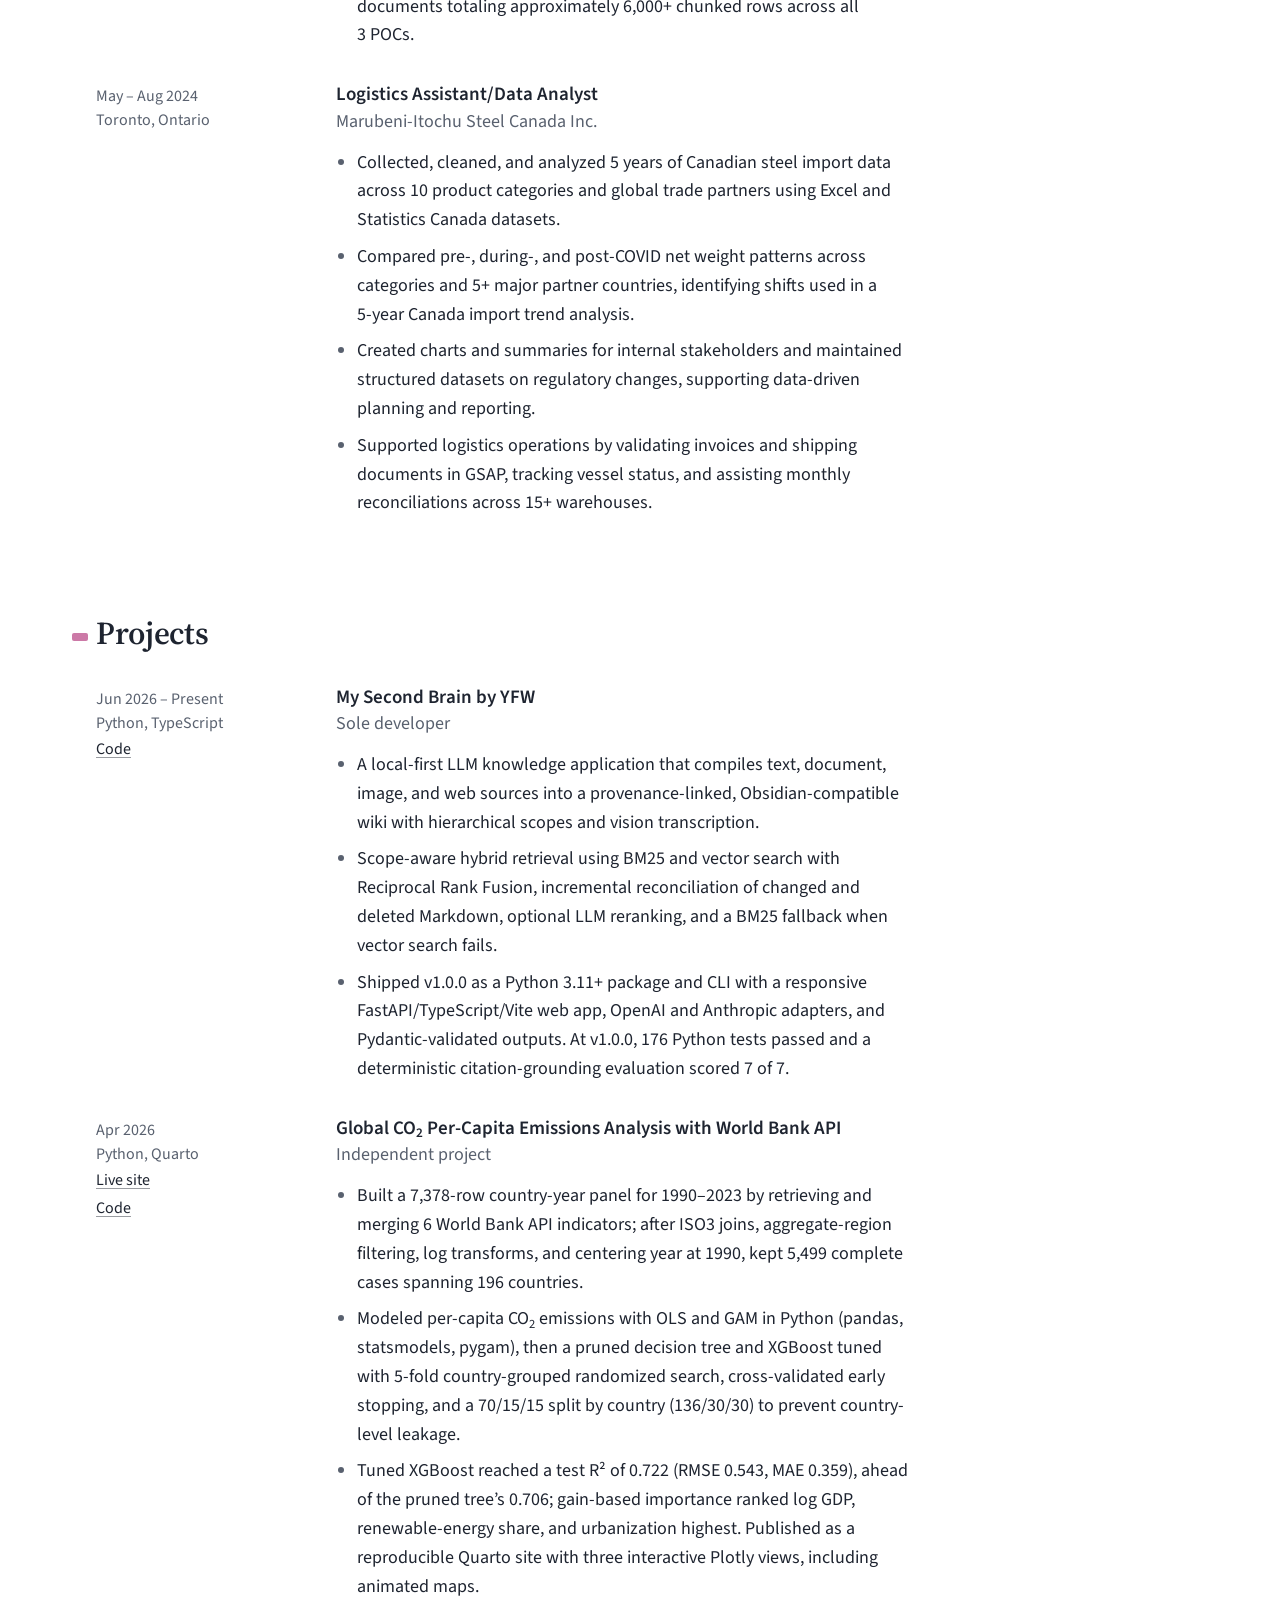
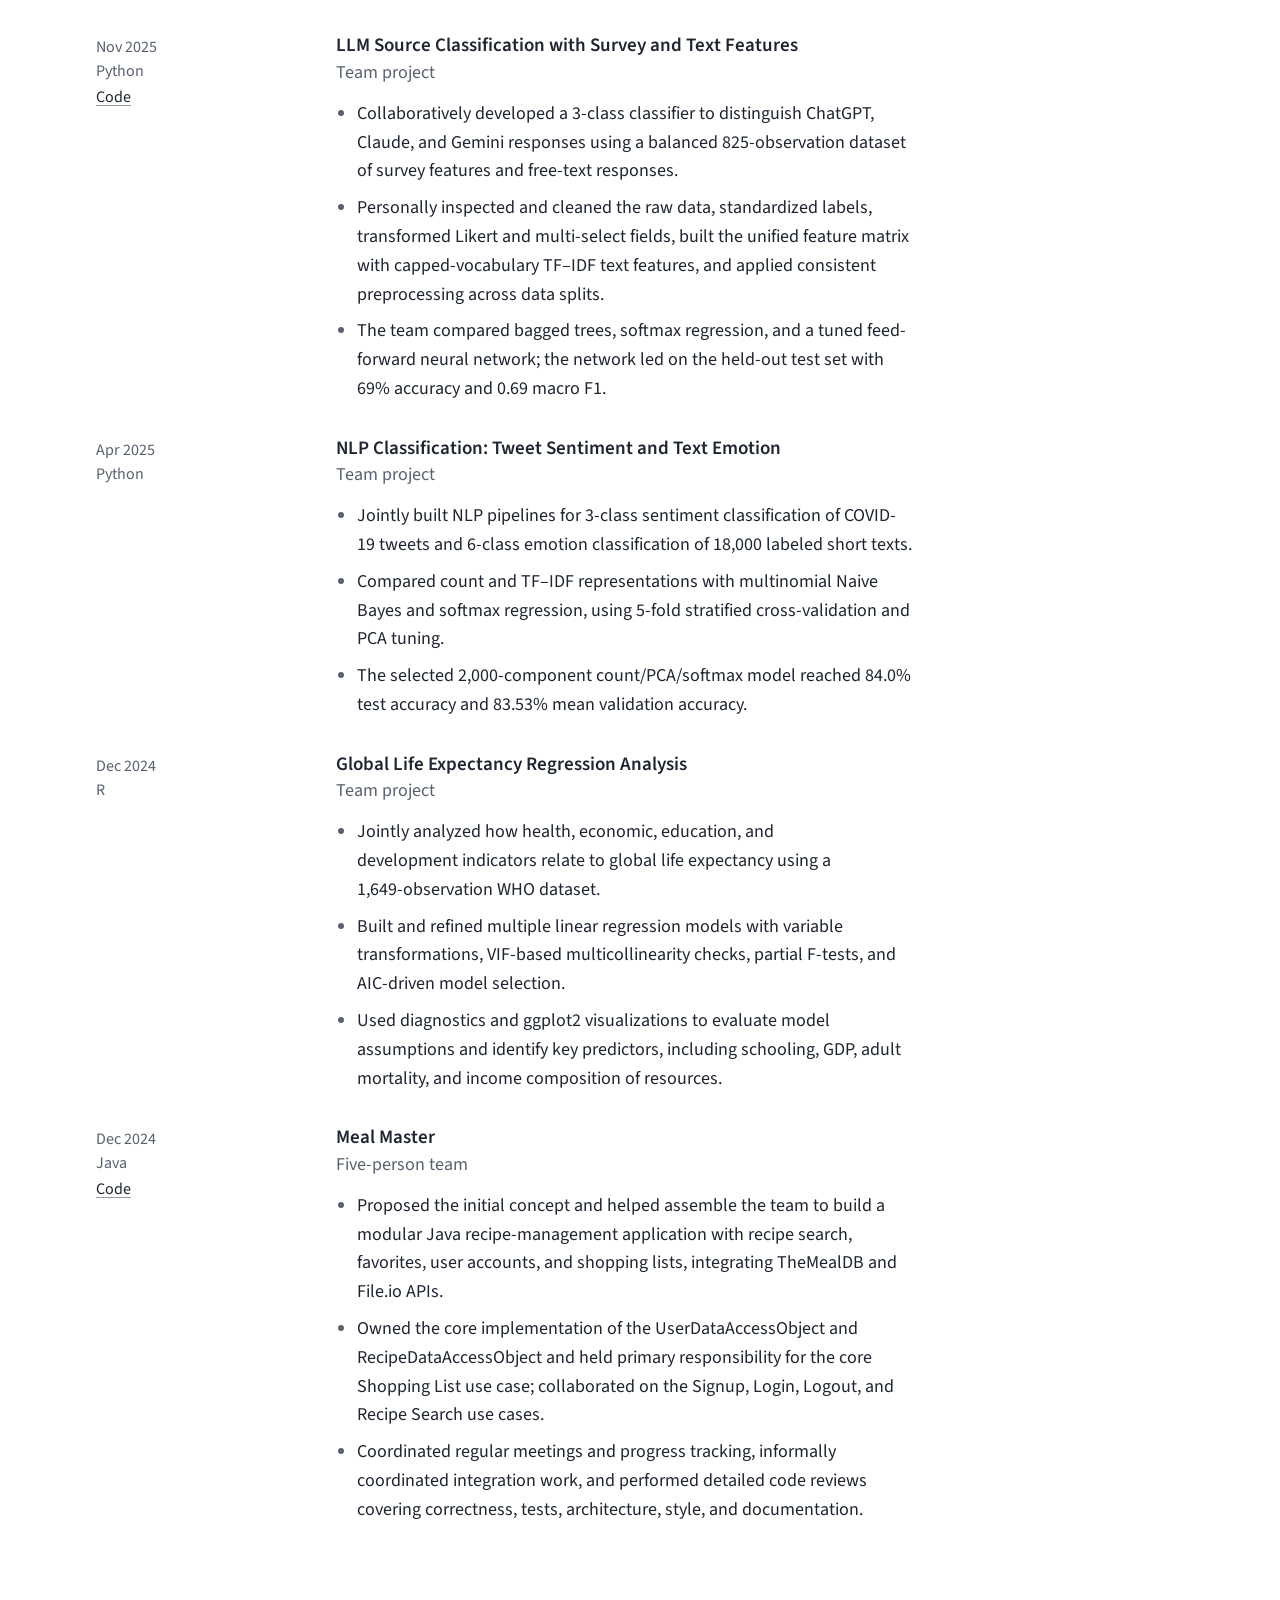
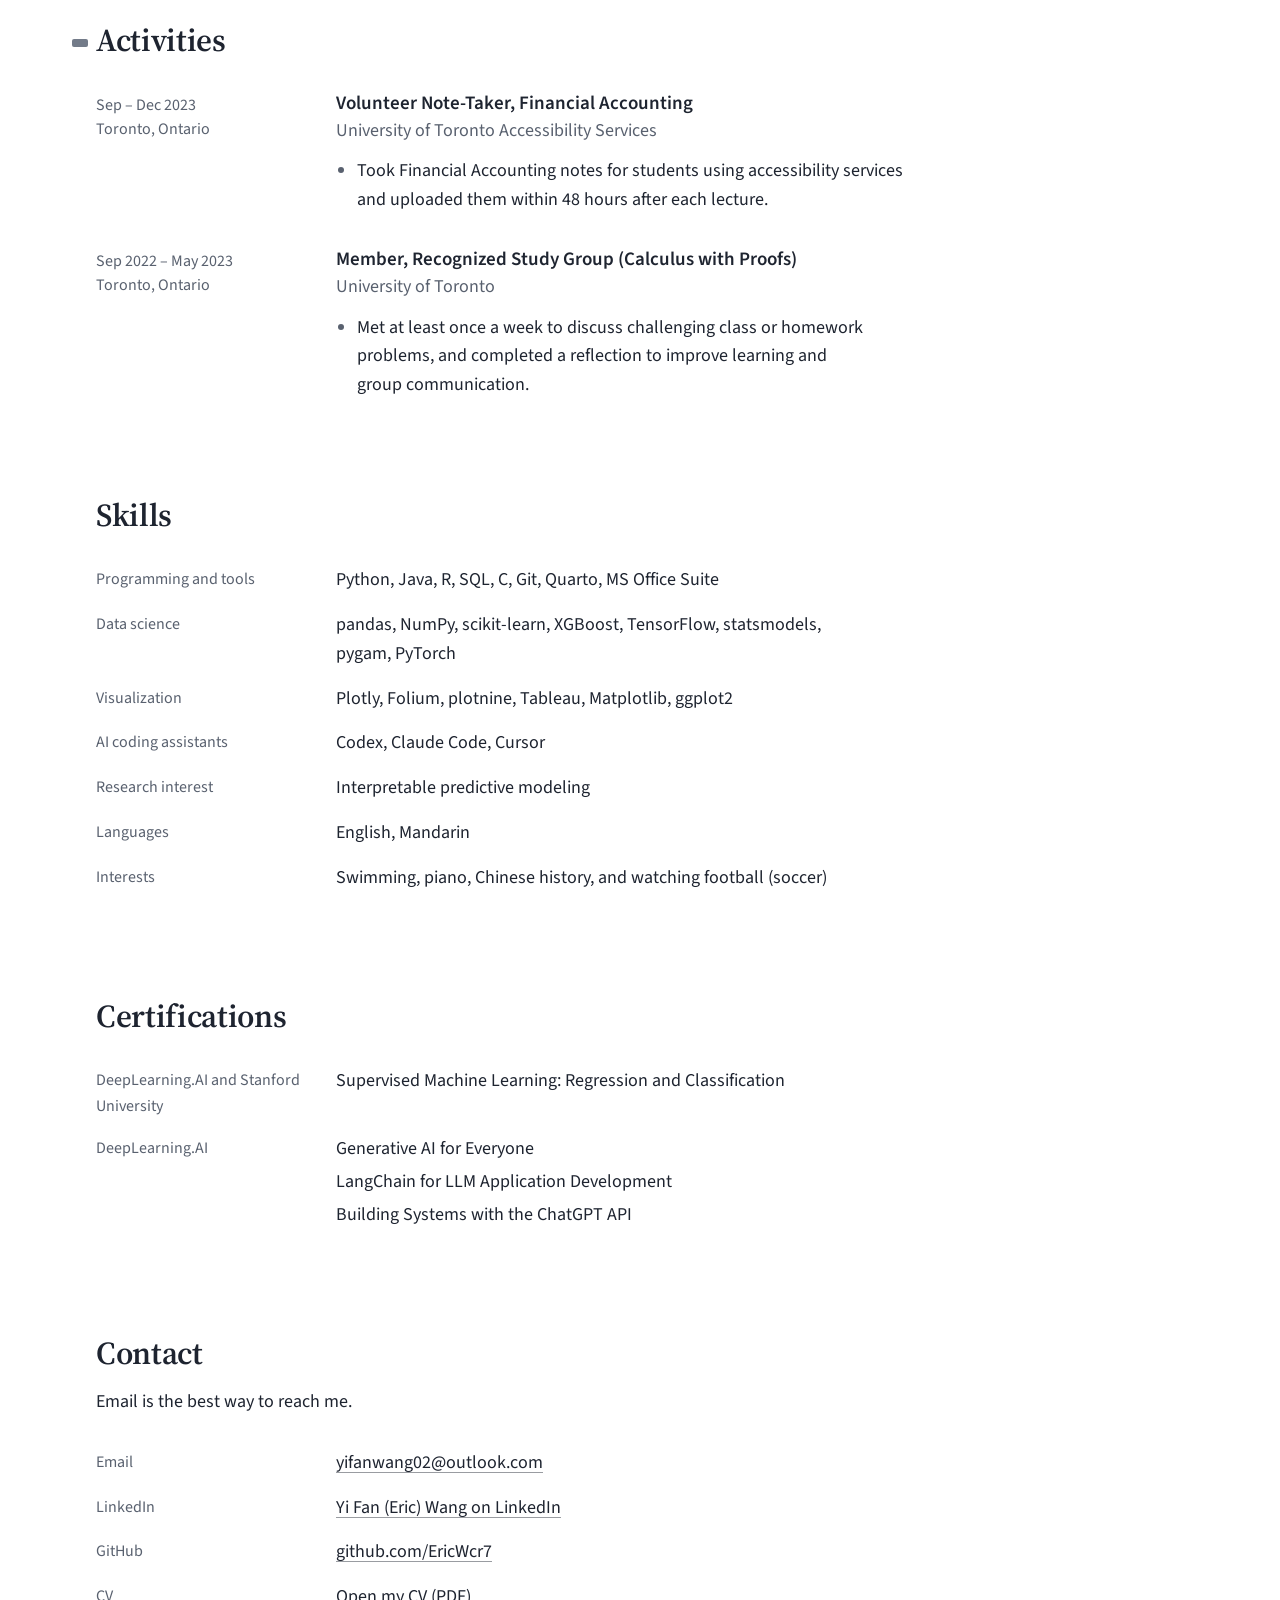
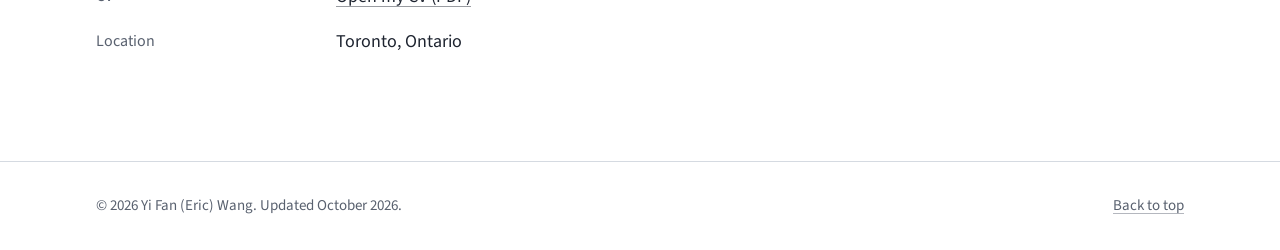
==== commit 899c5935: "Add About section with applied AI interests Add an About section after the timeline, with a nav link" ====
--- a/index.html
+++ b/index.html
@@ -35,6 +35,7 @@
       <a class="site-name" href="#top">Yi Fan (Eric) Wang</a>
       <nav aria-label="Sections">
         <ul class="nav-list" role="list">
+          <li><a href="#about">About</a></li>
           <li><a href="#education">Education</a></li>
           <li><a href="#research">Research</a></li>
           <li><a href="#experience">Experience</a></li>
@@ -135,6 +136,11 @@
           <p>Bars show durations and dots mark the month a project was completed. Bars that reach the October 2026 line are ongoing; the dashed segment is expected.</p>
         </figcaption>
       </figure>
+
+      <section class="section" id="about" aria-labelledby="about-title">
+        <h2 class="section-title" id="about-title">About</h2>
+        <p class="about">I’m interested in applied AI and machine learning: making models and algorithms work better, and building AI tools that help people get real tasks done. The areas I most want to apply this to are medicine and healthcare, public health, and environmental health.</p>
+      </section>
 
       <section class="section cat-study" id="education" aria-labelledby="education-title">
         <h2 class="section-title" id="education-title">Education</h2>
--- a/assets/site.css
+++ b/assets/site.css
@@ -280,8 +280,8 @@
   font-weight: 600;
 }
 
-/* 52rem: the header measures about 50rem on one line, so it only sticks when it cannot wrap. */
-@media (min-width: 52rem) and (min-height: 36rem) {
+/* 56rem: the header measures about 54rem on one line, so it only sticks when it cannot wrap. */
+@media (min-width: 56rem) and (min-height: 36rem) {
   html {
     scroll-padding-top: calc(var(--header-h) + var(--s-4));
   }
@@ -536,6 +536,13 @@
   letter-spacing: -0.01em;
 }
 
+/* About prose sits in the content column, beside the rail, like entry bodies. */
+.about {
+  max-width: var(--measure);
+  margin-top: var(--s-5);
+  margin-left: calc(var(--rail) + var(--gap));
+}
+
 .entry {
   position: relative;
   display: grid;
@@ -732,6 +739,10 @@
     margin-top: var(--s-8);
   }
 
+  .about {
+    margin-left: 0;
+  }
+
   .entry {
     grid-template-columns: minmax(0, 1fr);
     grid-template-areas:
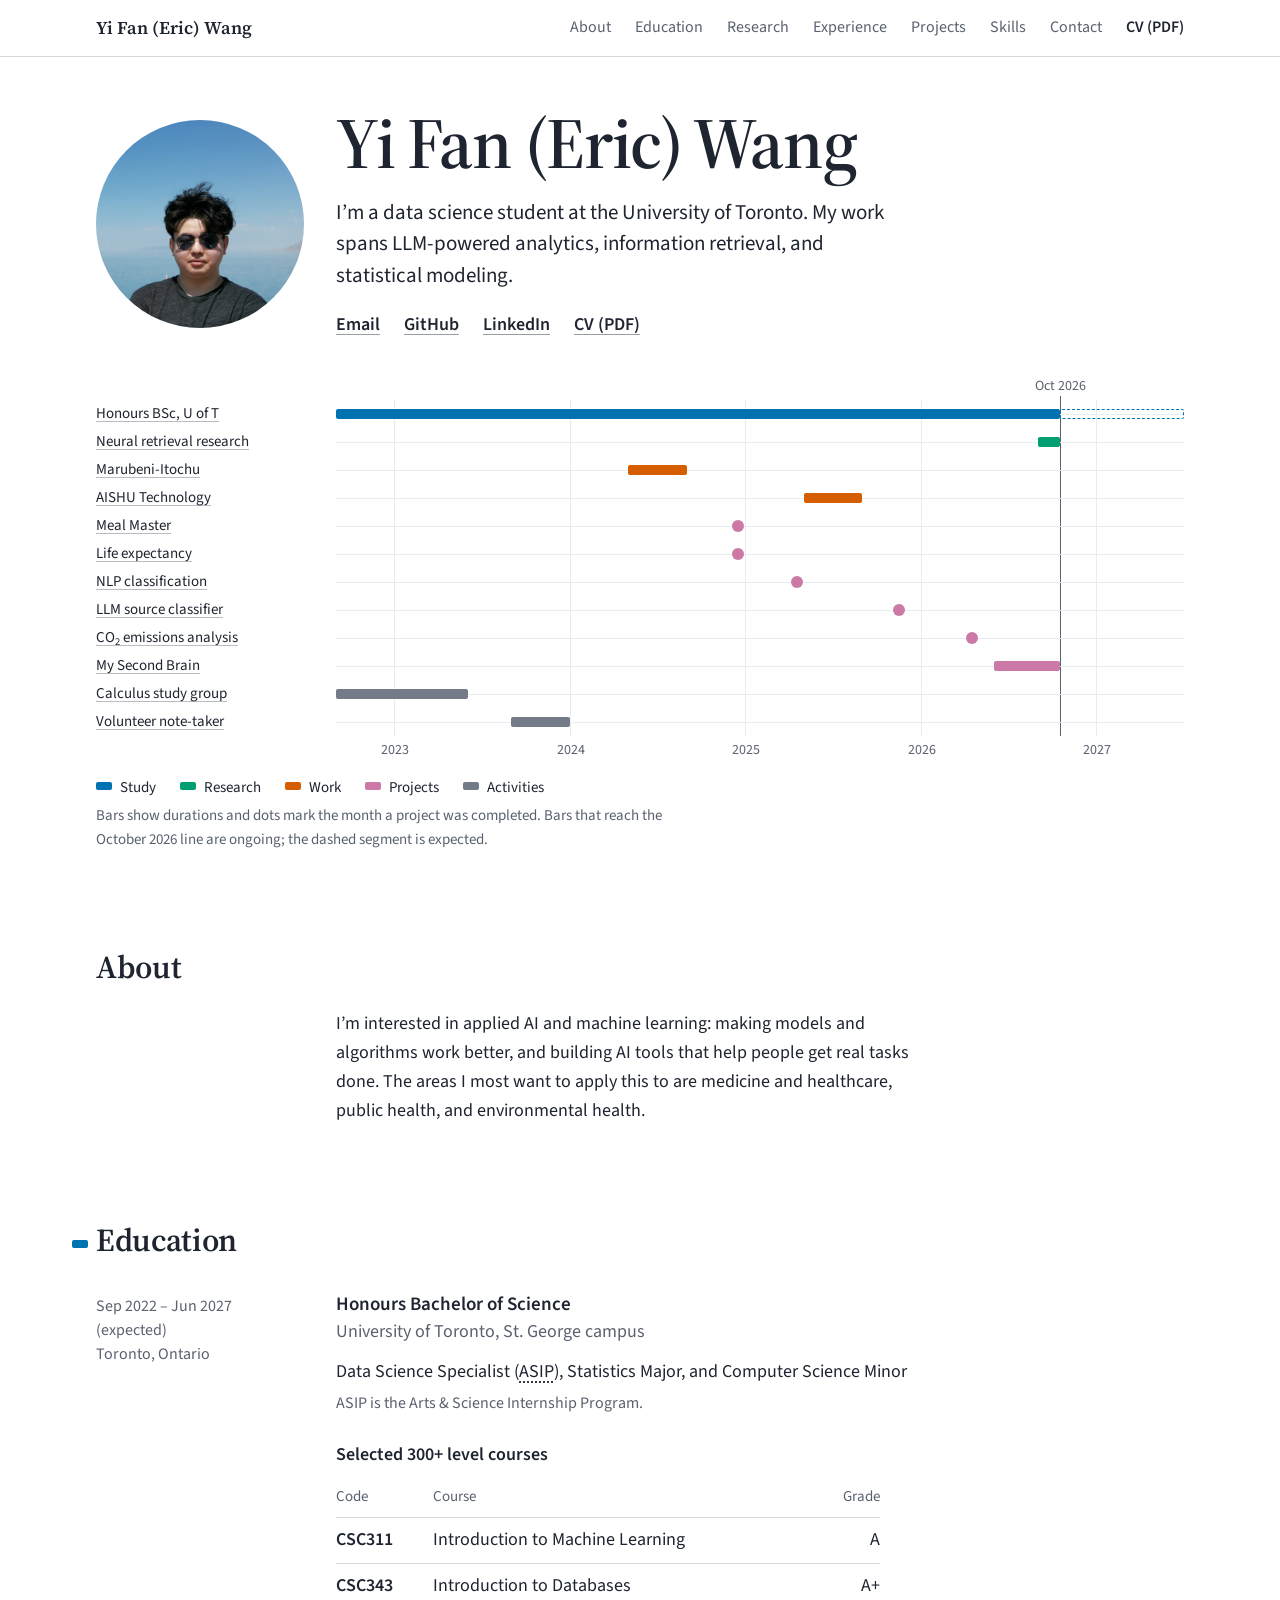
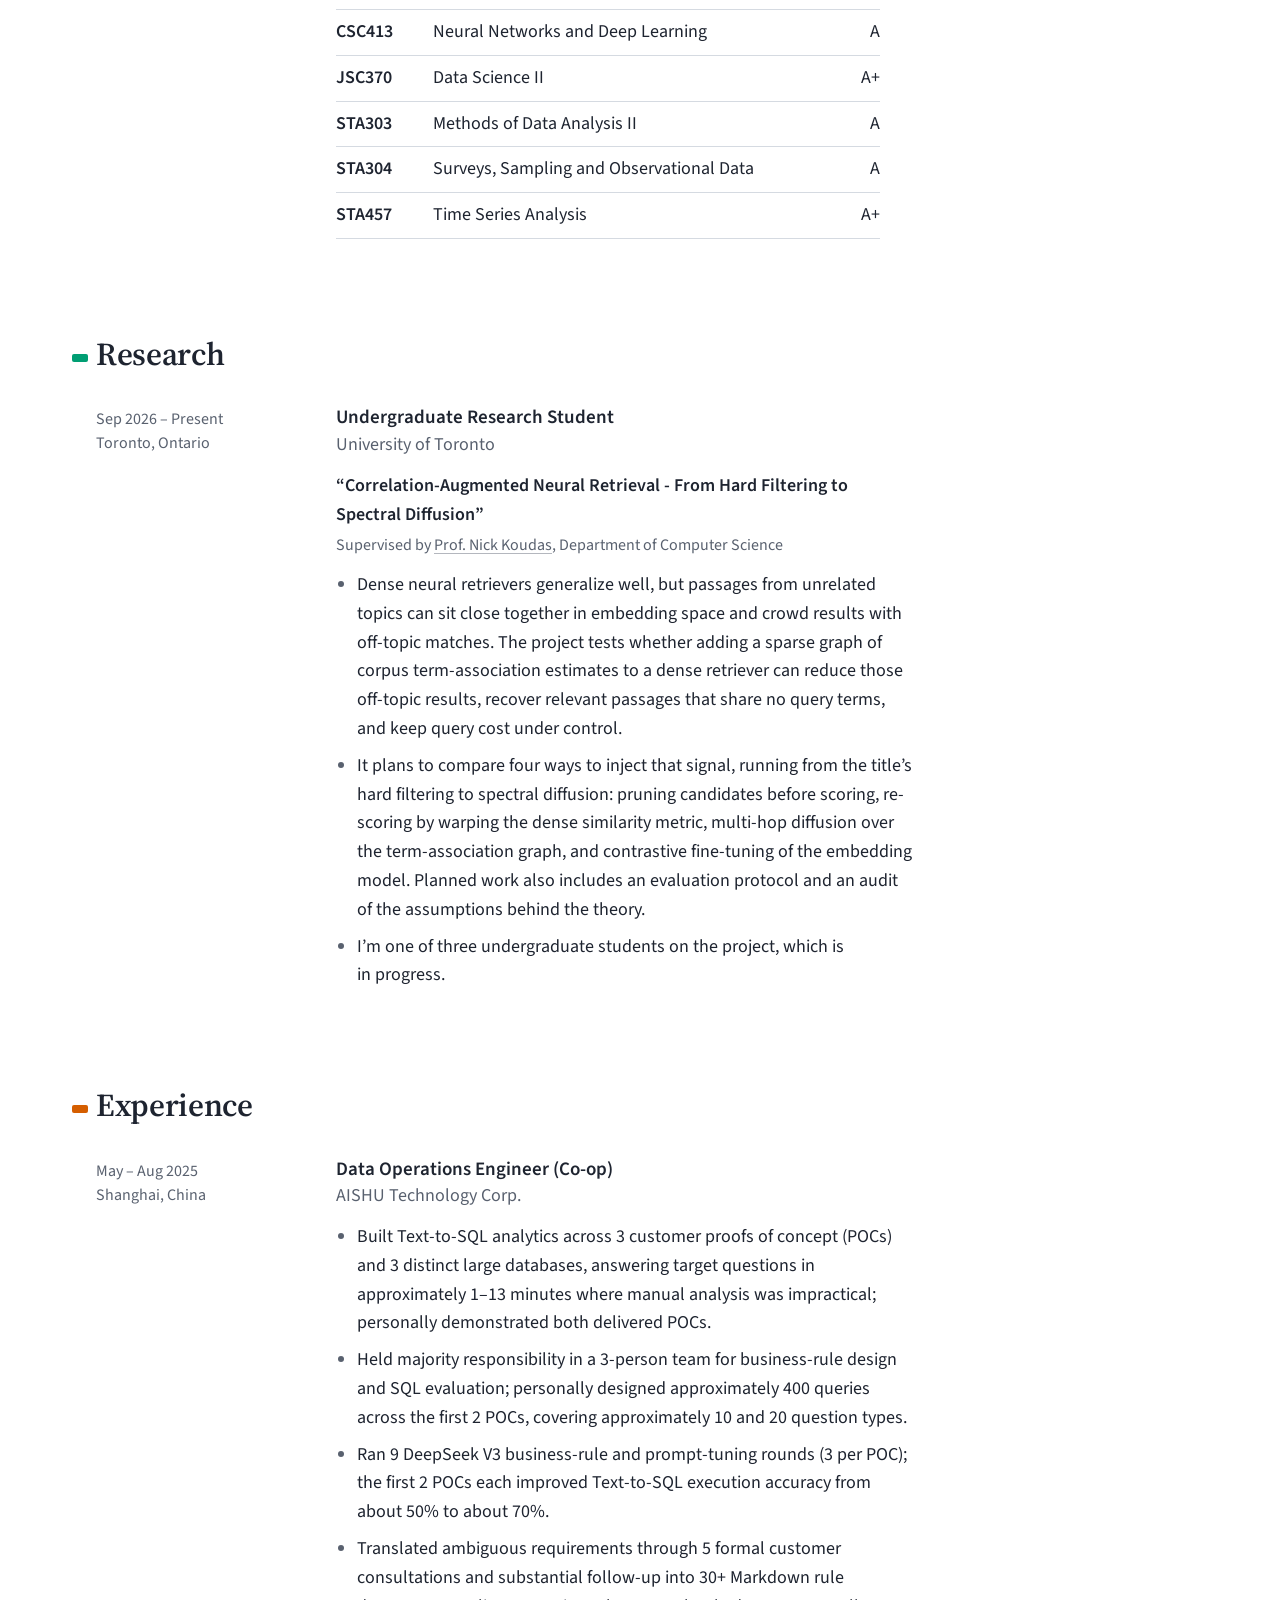
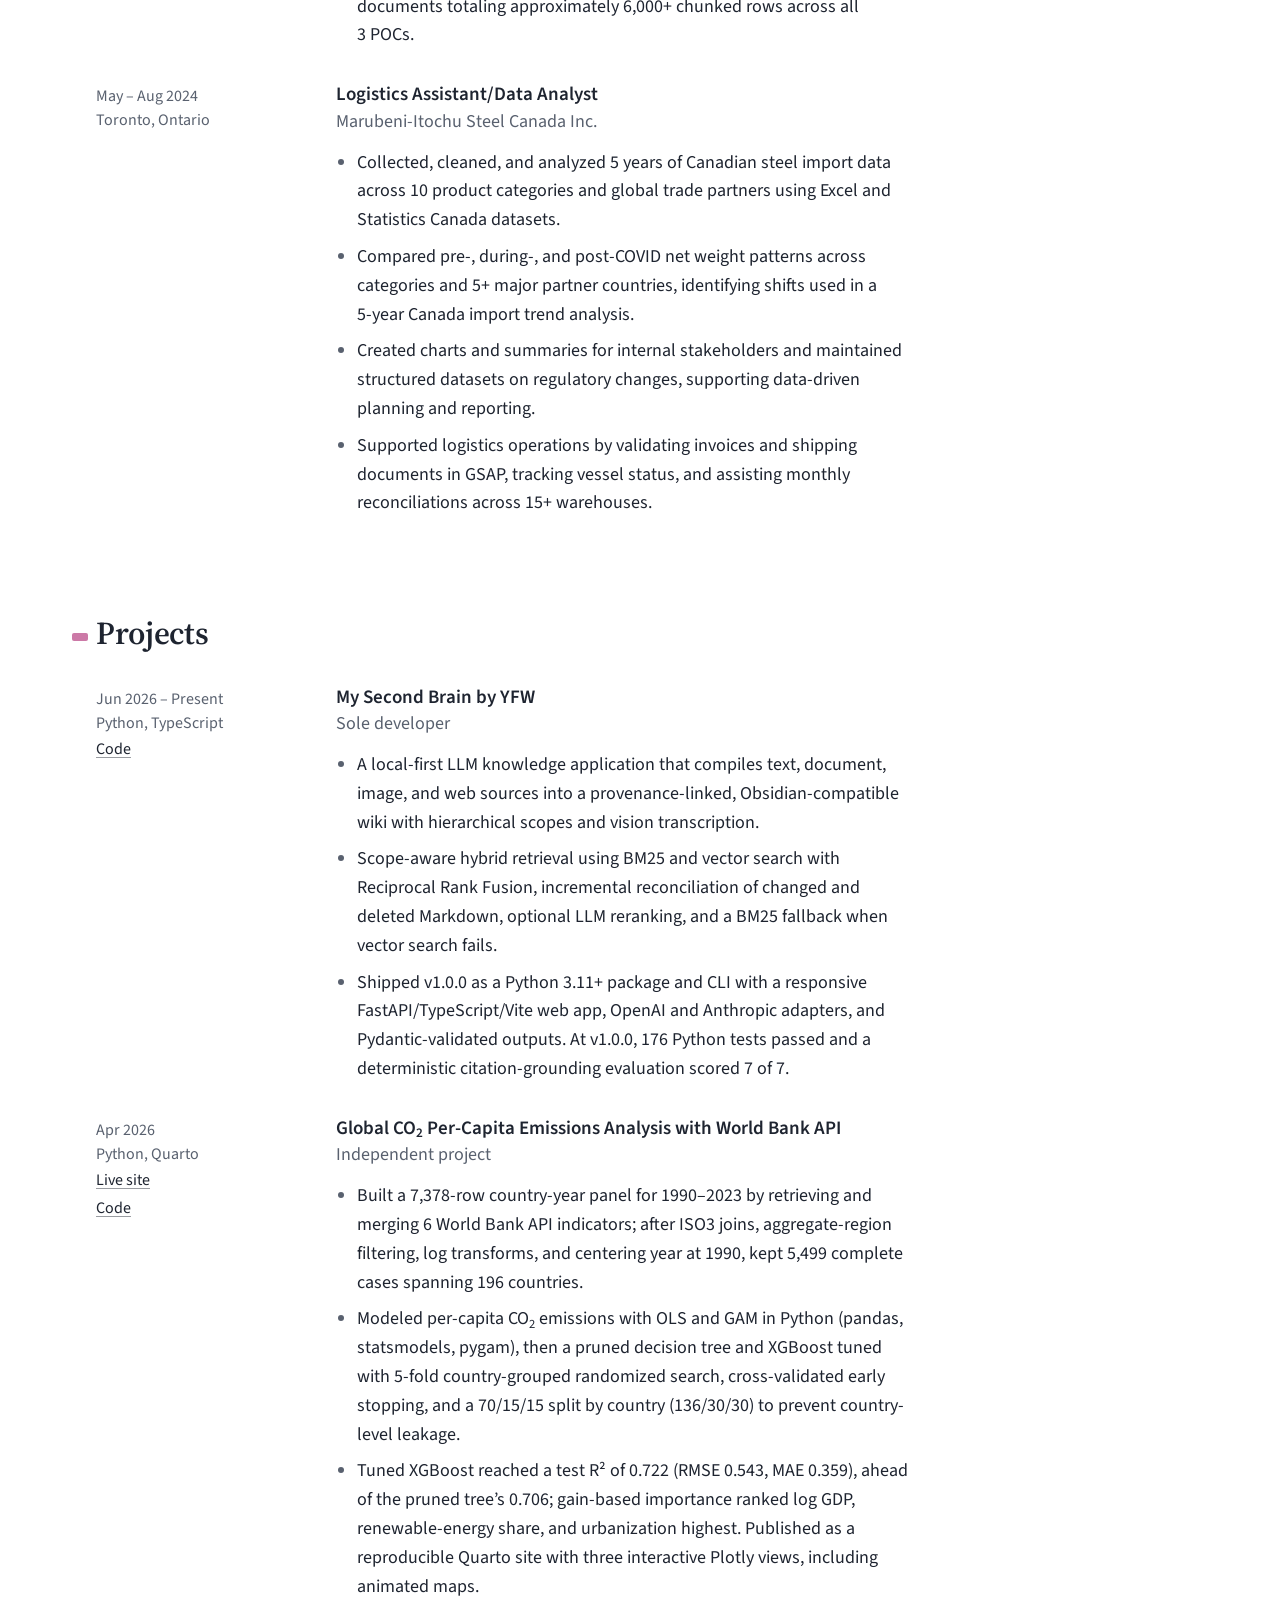
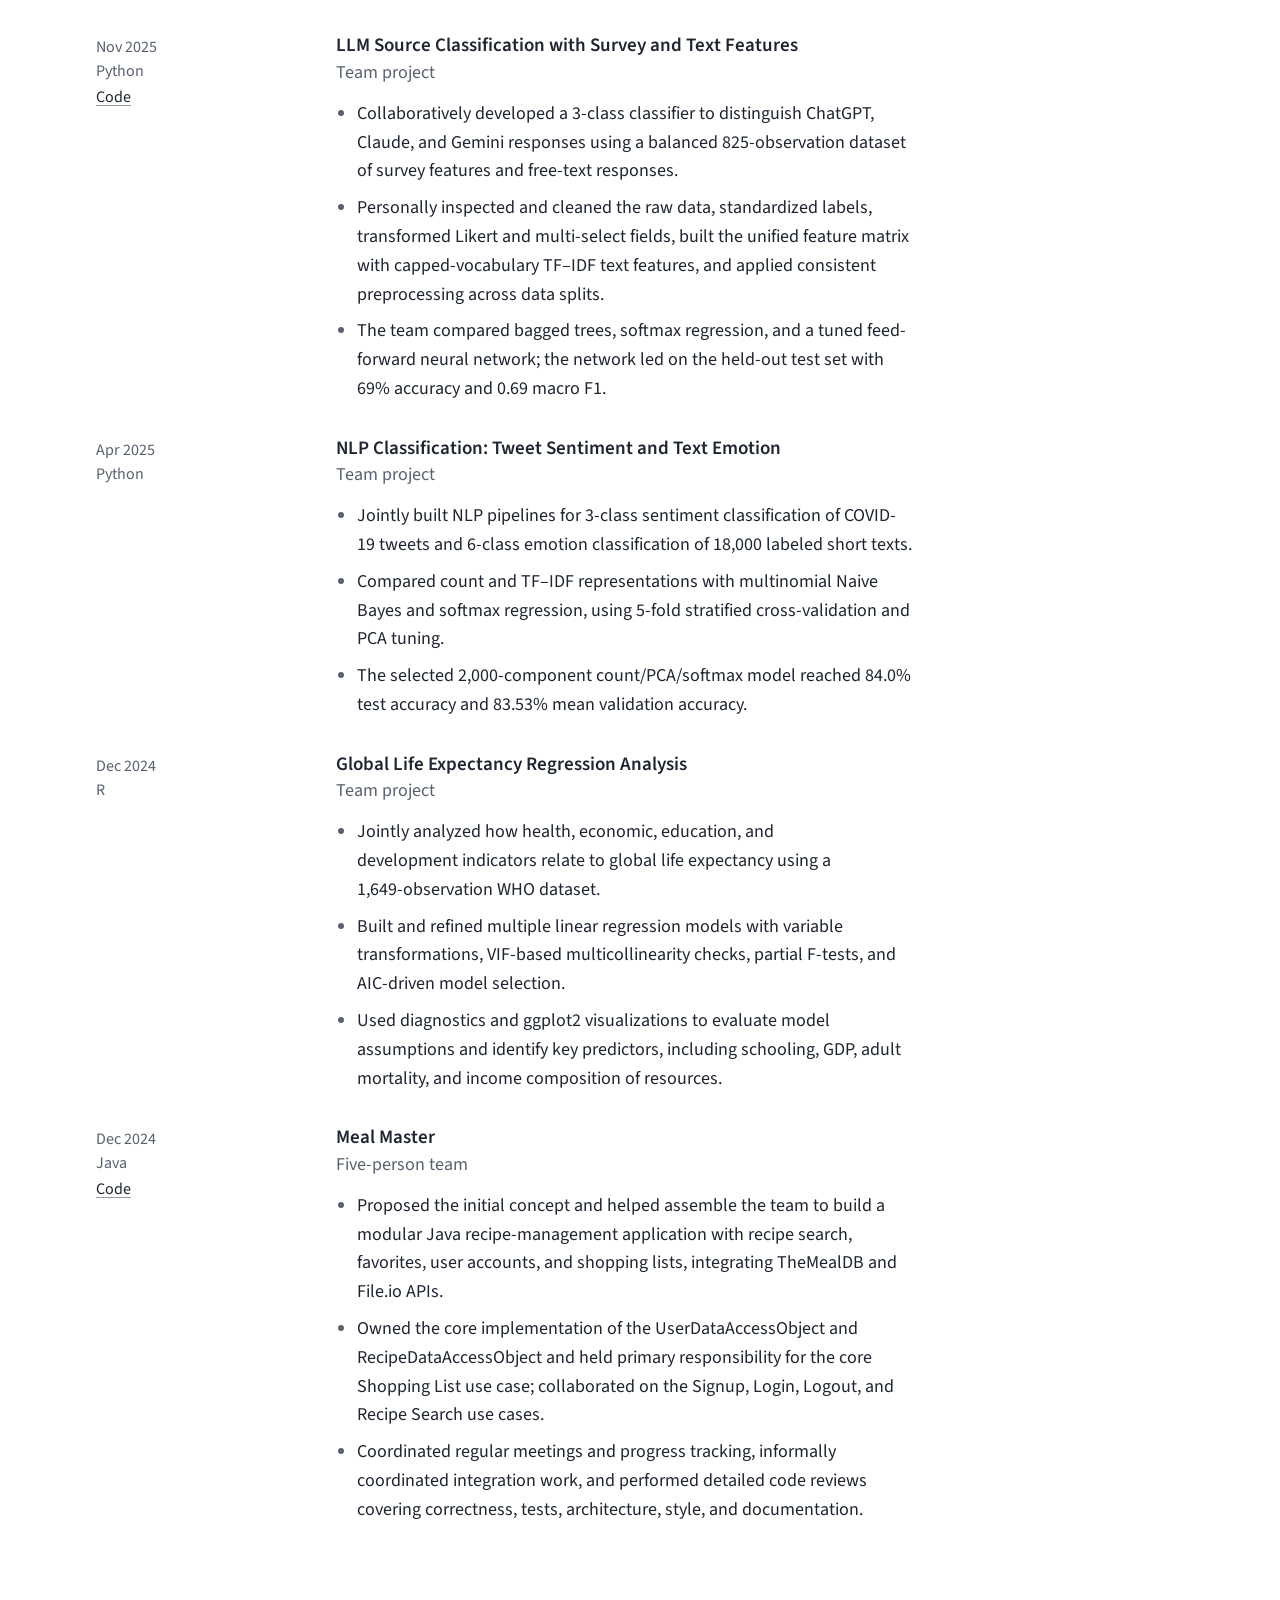
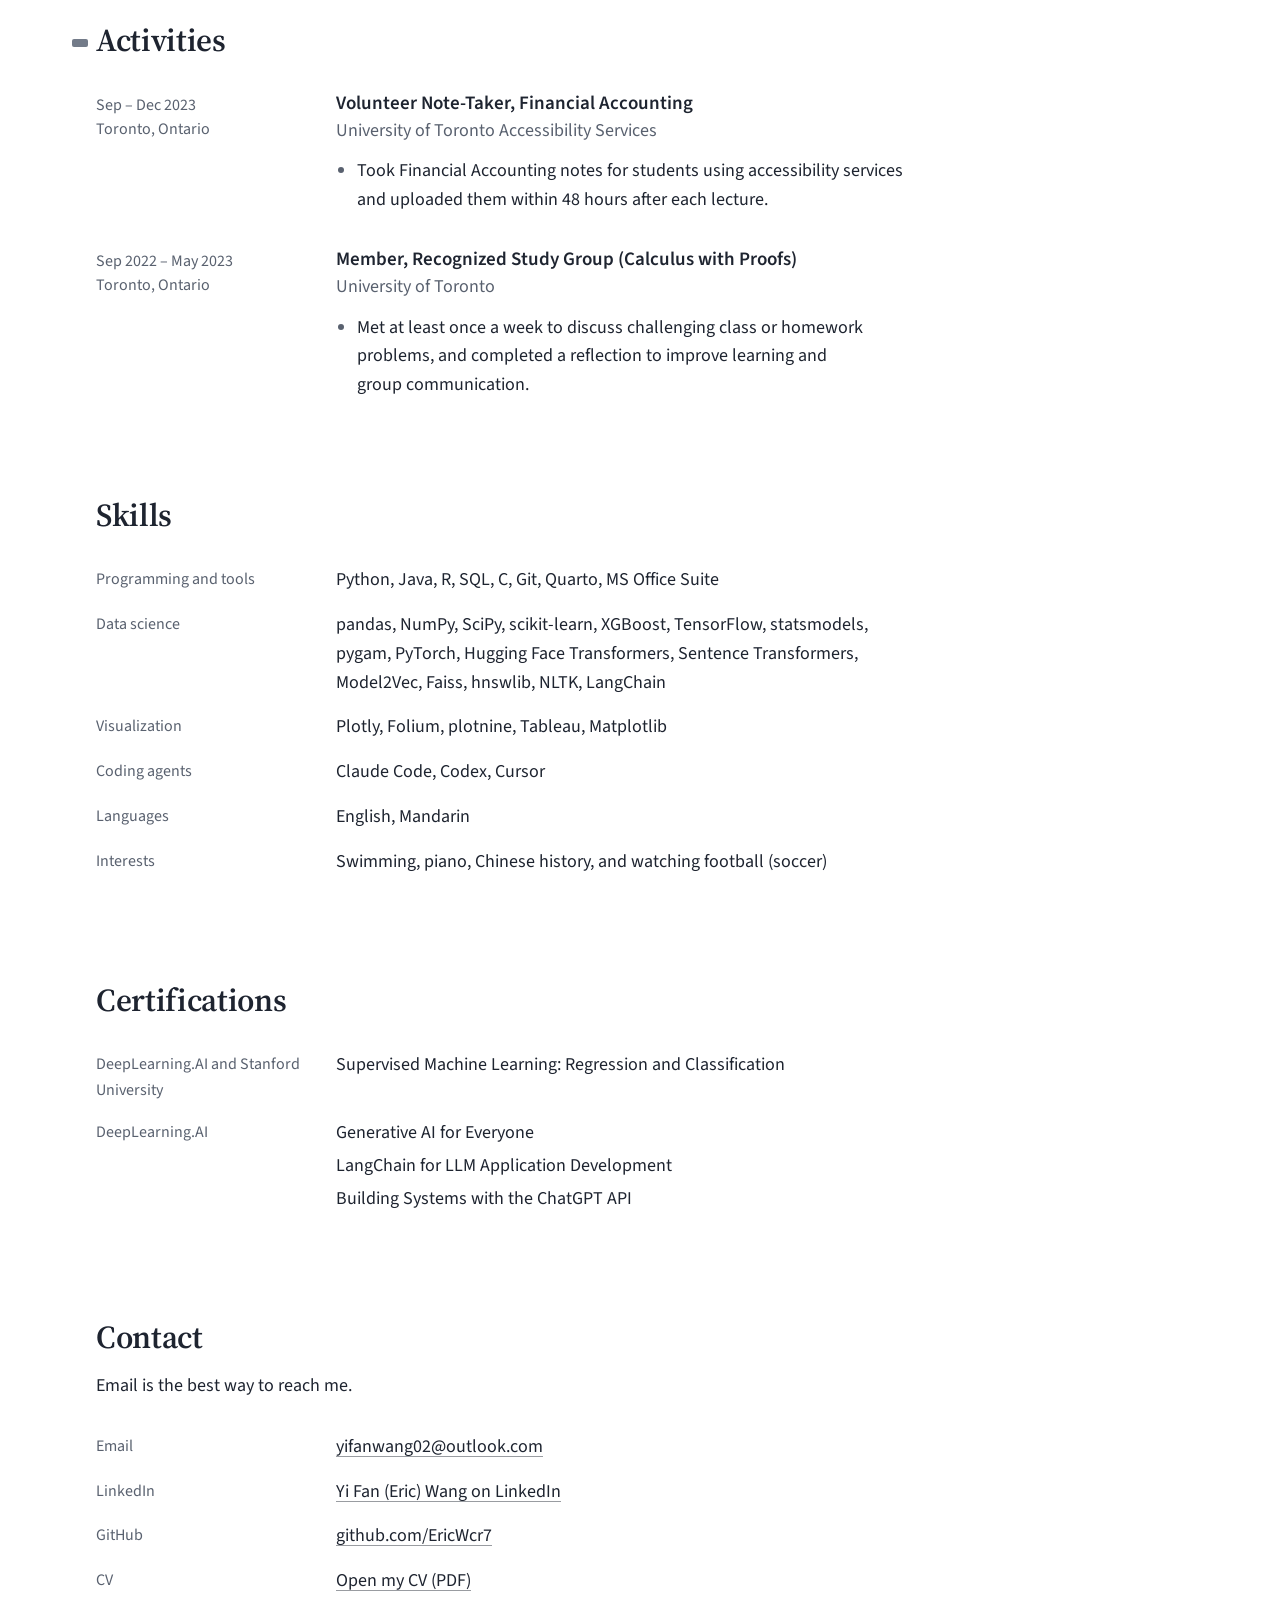
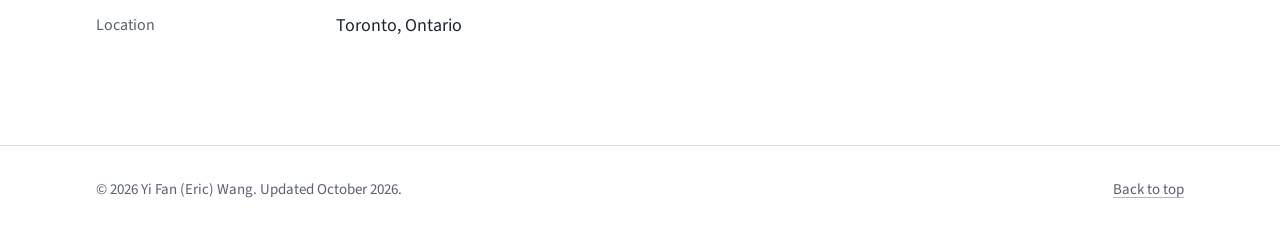
==== commit b4df18f3: "Sync skills and CV with updated career records Mirror the CV's revised Skills section: add the dense" ====
--- a/index.html
+++ b/index.html
@@ -387,10 +387,9 @@
         <h2 class="section-title" id="skills-title">Skills</h2>
         <dl class="pairs">
           <div><dt>Programming and tools</dt><dd>Python, Java, R, SQL, C, Git, Quarto, MS Office Suite</dd></div>
-          <div><dt>Data science</dt><dd>pandas, NumPy, scikit-learn, XGBoost, TensorFlow, statsmodels, pygam, PyTorch</dd></div>
-          <div><dt>Visualization</dt><dd>Plotly, Folium, plotnine, Tableau, Matplotlib, ggplot2</dd></div>
-          <div><dt>AI coding assistants</dt><dd>Codex, Claude Code, Cursor</dd></div>
-          <div><dt>Research interest</dt><dd>Interpretable predictive modeling</dd></div>
+          <div><dt>Data science</dt><dd>pandas, NumPy, SciPy, scikit-learn, XGBoost, TensorFlow, statsmodels, pygam, PyTorch, Hugging Face Transformers, Sentence Transformers, Model2Vec, Faiss, hnswlib, NLTK, LangChain</dd></div>
+          <div><dt>Visualization</dt><dd>Plotly, Folium, plotnine, Tableau, Matplotlib</dd></div>
+          <div><dt>Coding agents</dt><dd>Claude Code, Codex, Cursor</dd></div>
           <div><dt>Languages</dt><dd>English, Mandarin</dd></div>
           <div><dt>Interests</dt><dd>Swimming, piano, Chinese history, and watching football (soccer)</dd></div>
         </dl>
--- a/assets/site.css
+++ b/assets/site.css
@@ -61,10 +61,10 @@
   --measure: 36rem; /* about 70 characters of body text */
   --header-h: 3.5rem;
 
-  /* Chart axis: months since Sep 2022. --span ends with Jun 2027; --asof is Oct 3, 2026
+  /* Chart axis: months since Sep 2022. --span ends with Jun 2027; --asof is Oct 16, 2026
      and must change together with the "Oct 2026" labels in index.html. */
   --span: 58;
-  --asof: 49.1;
+  --asof: 49.5;
 }
 
 @media (prefers-color-scheme: dark) {
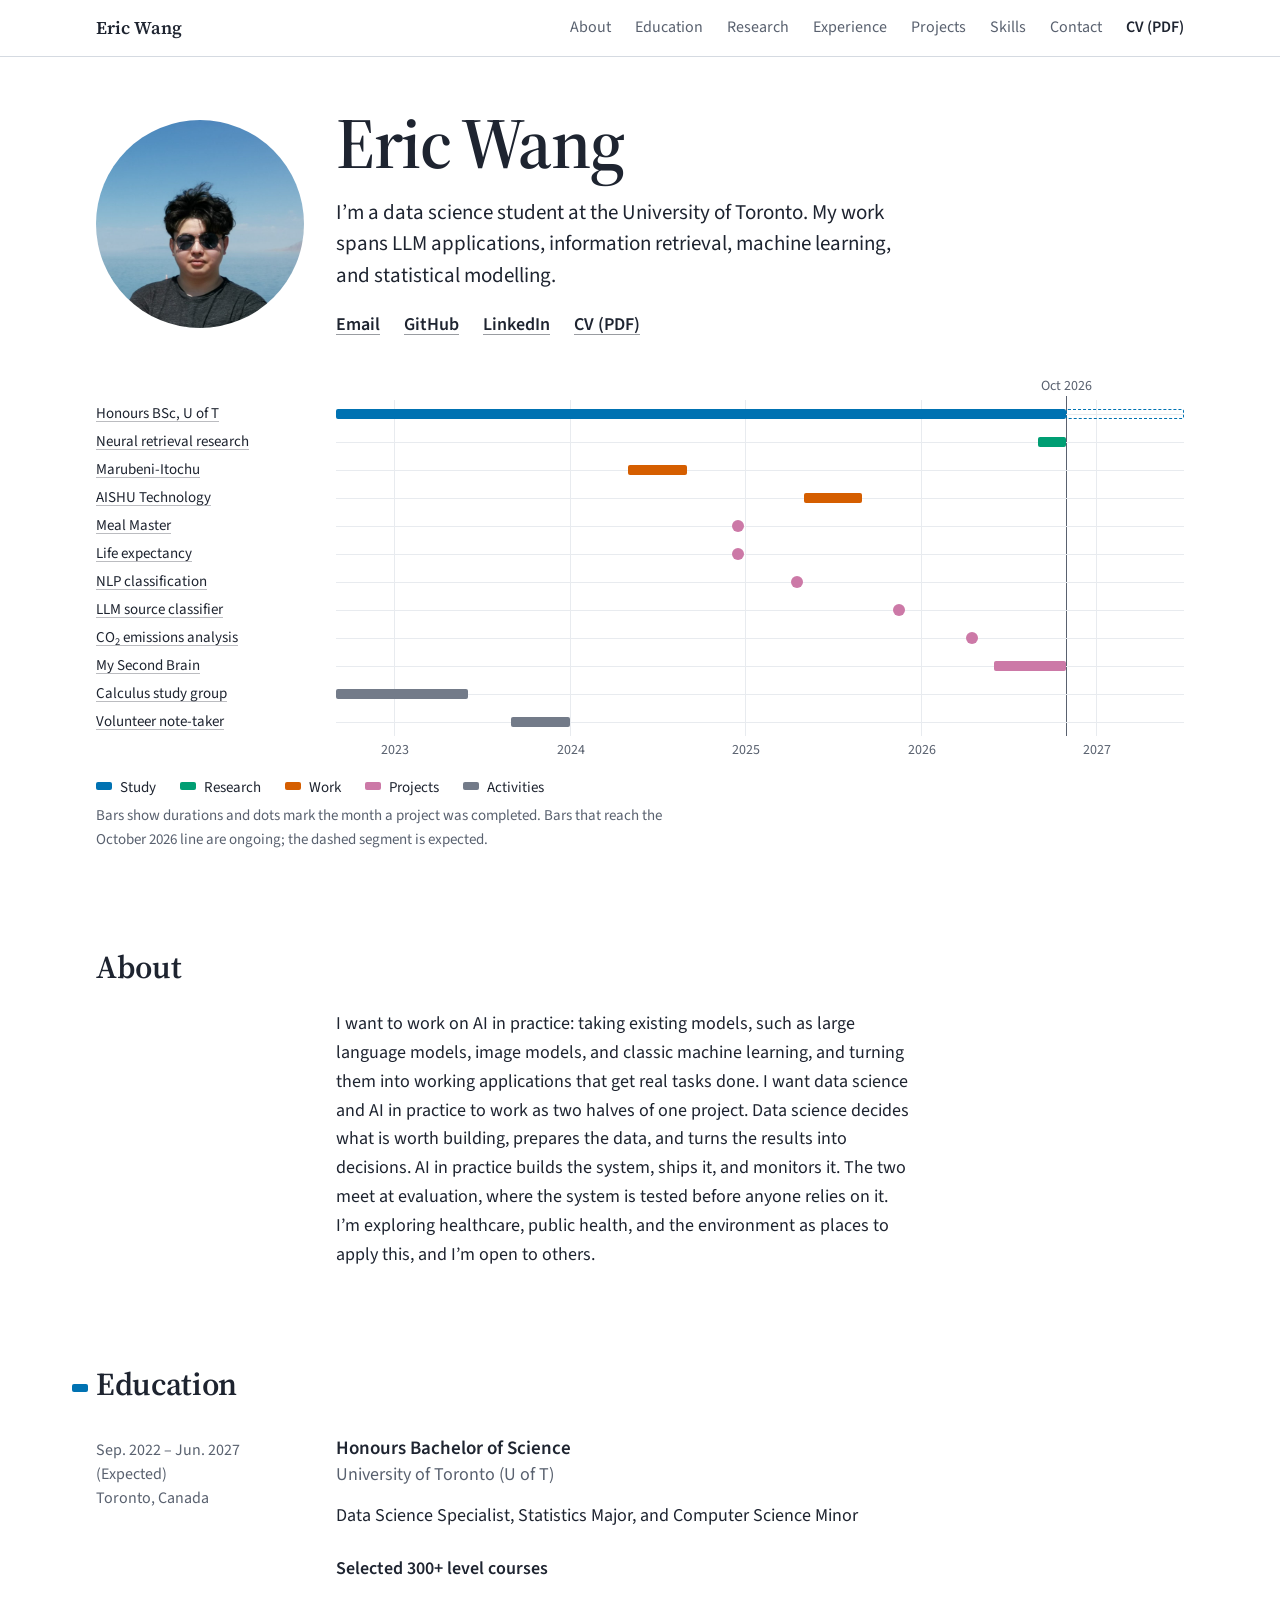
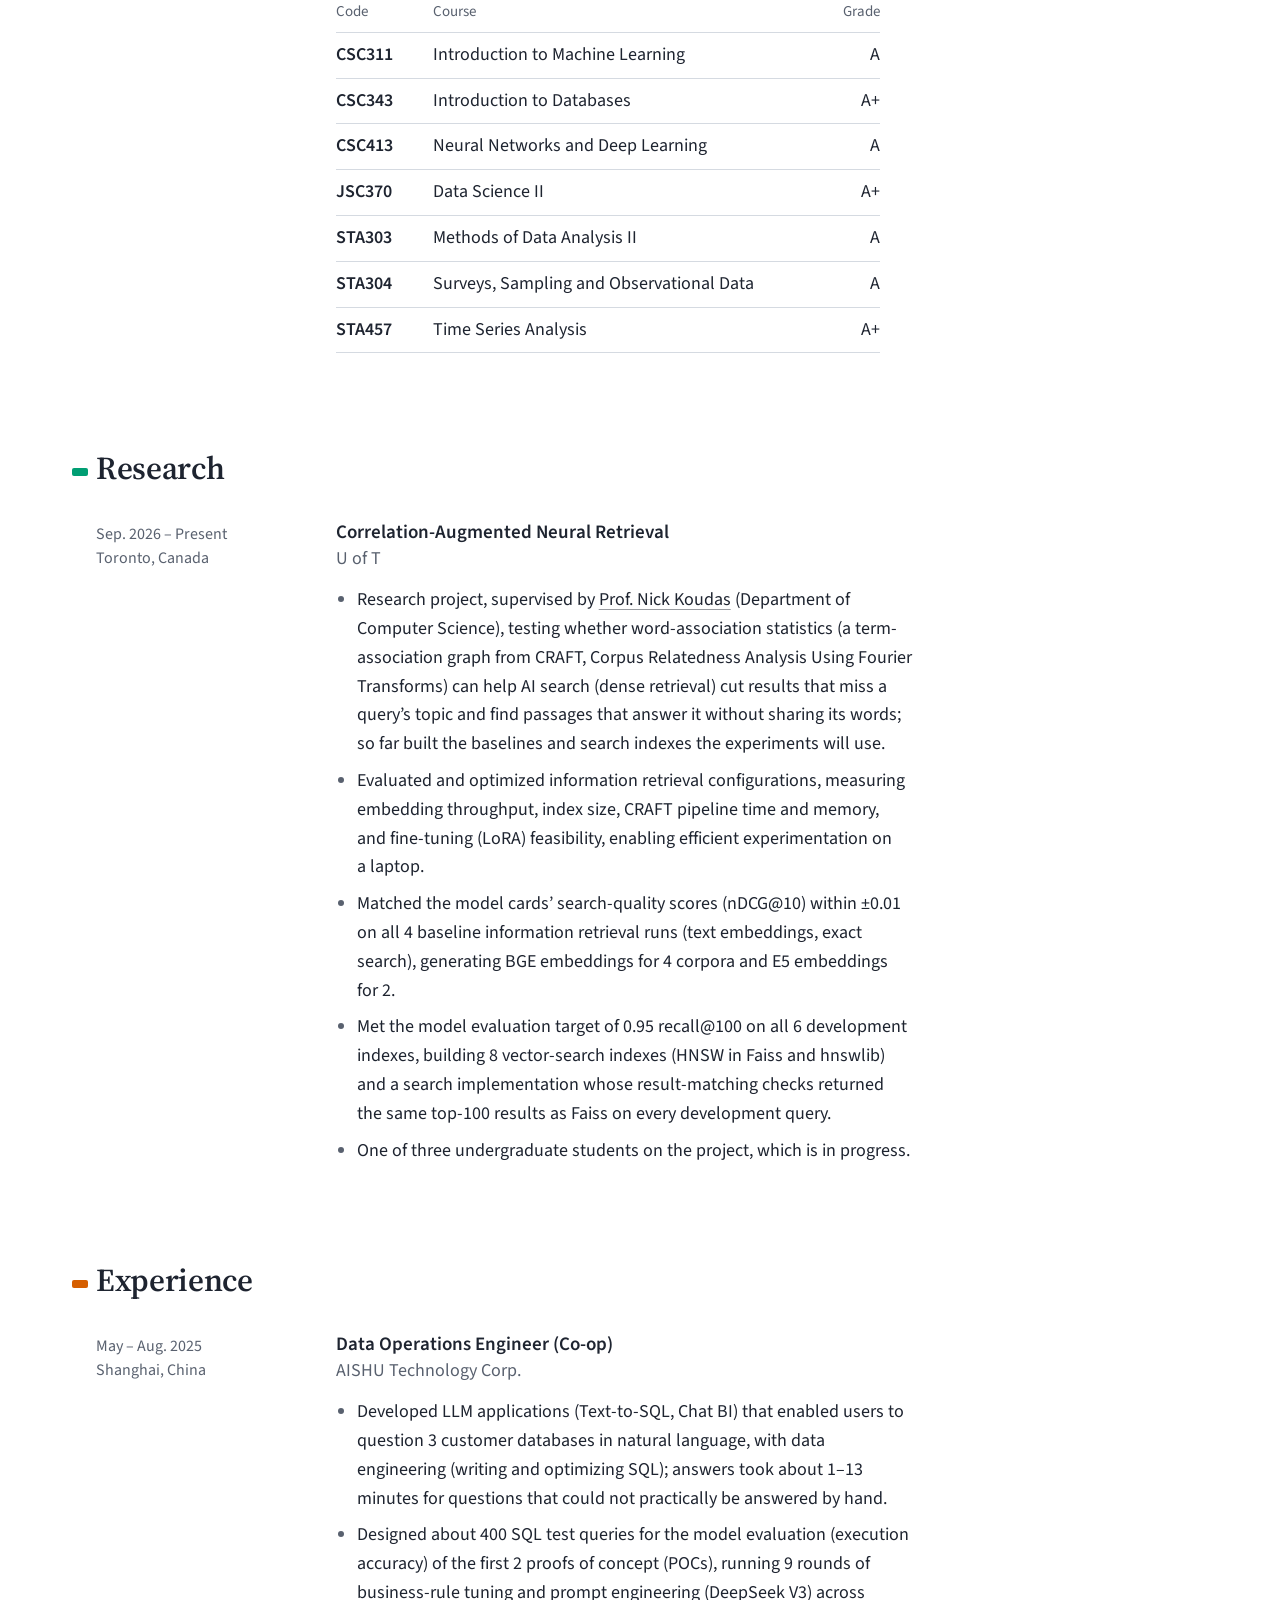
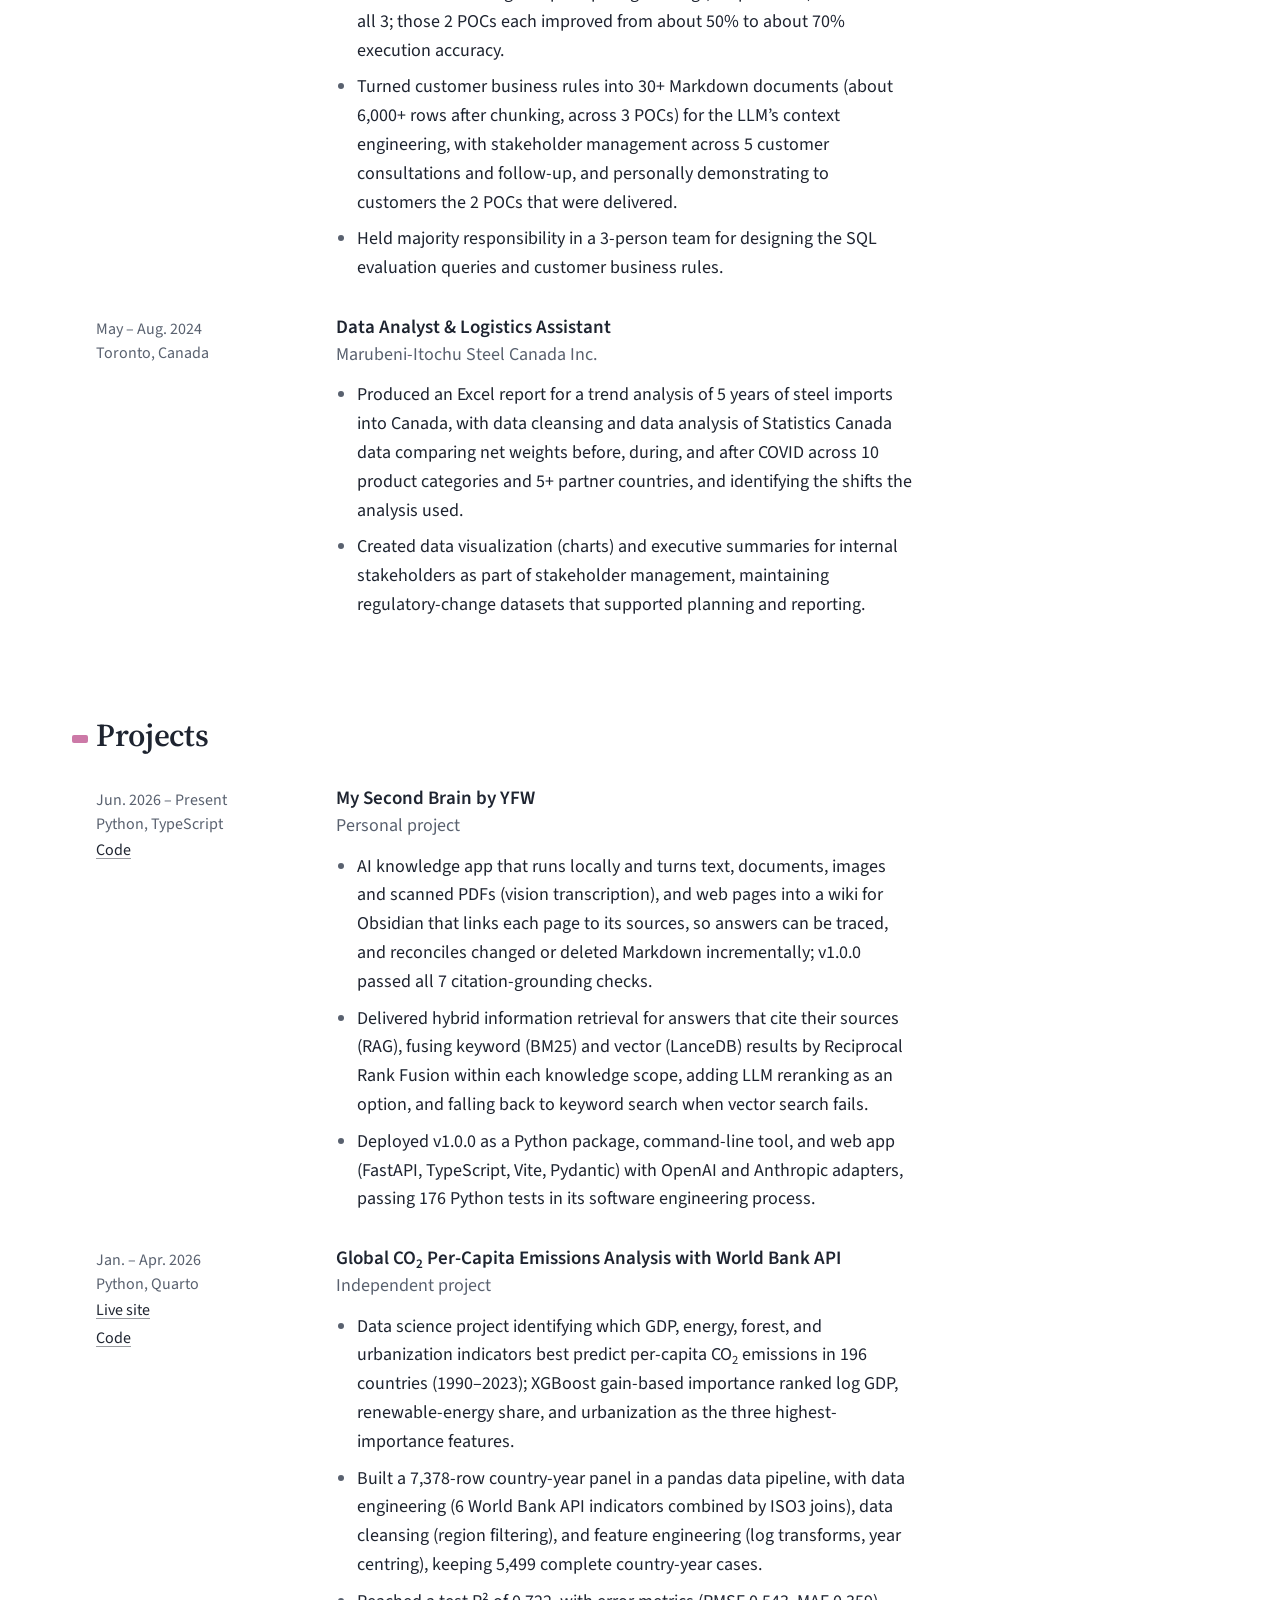
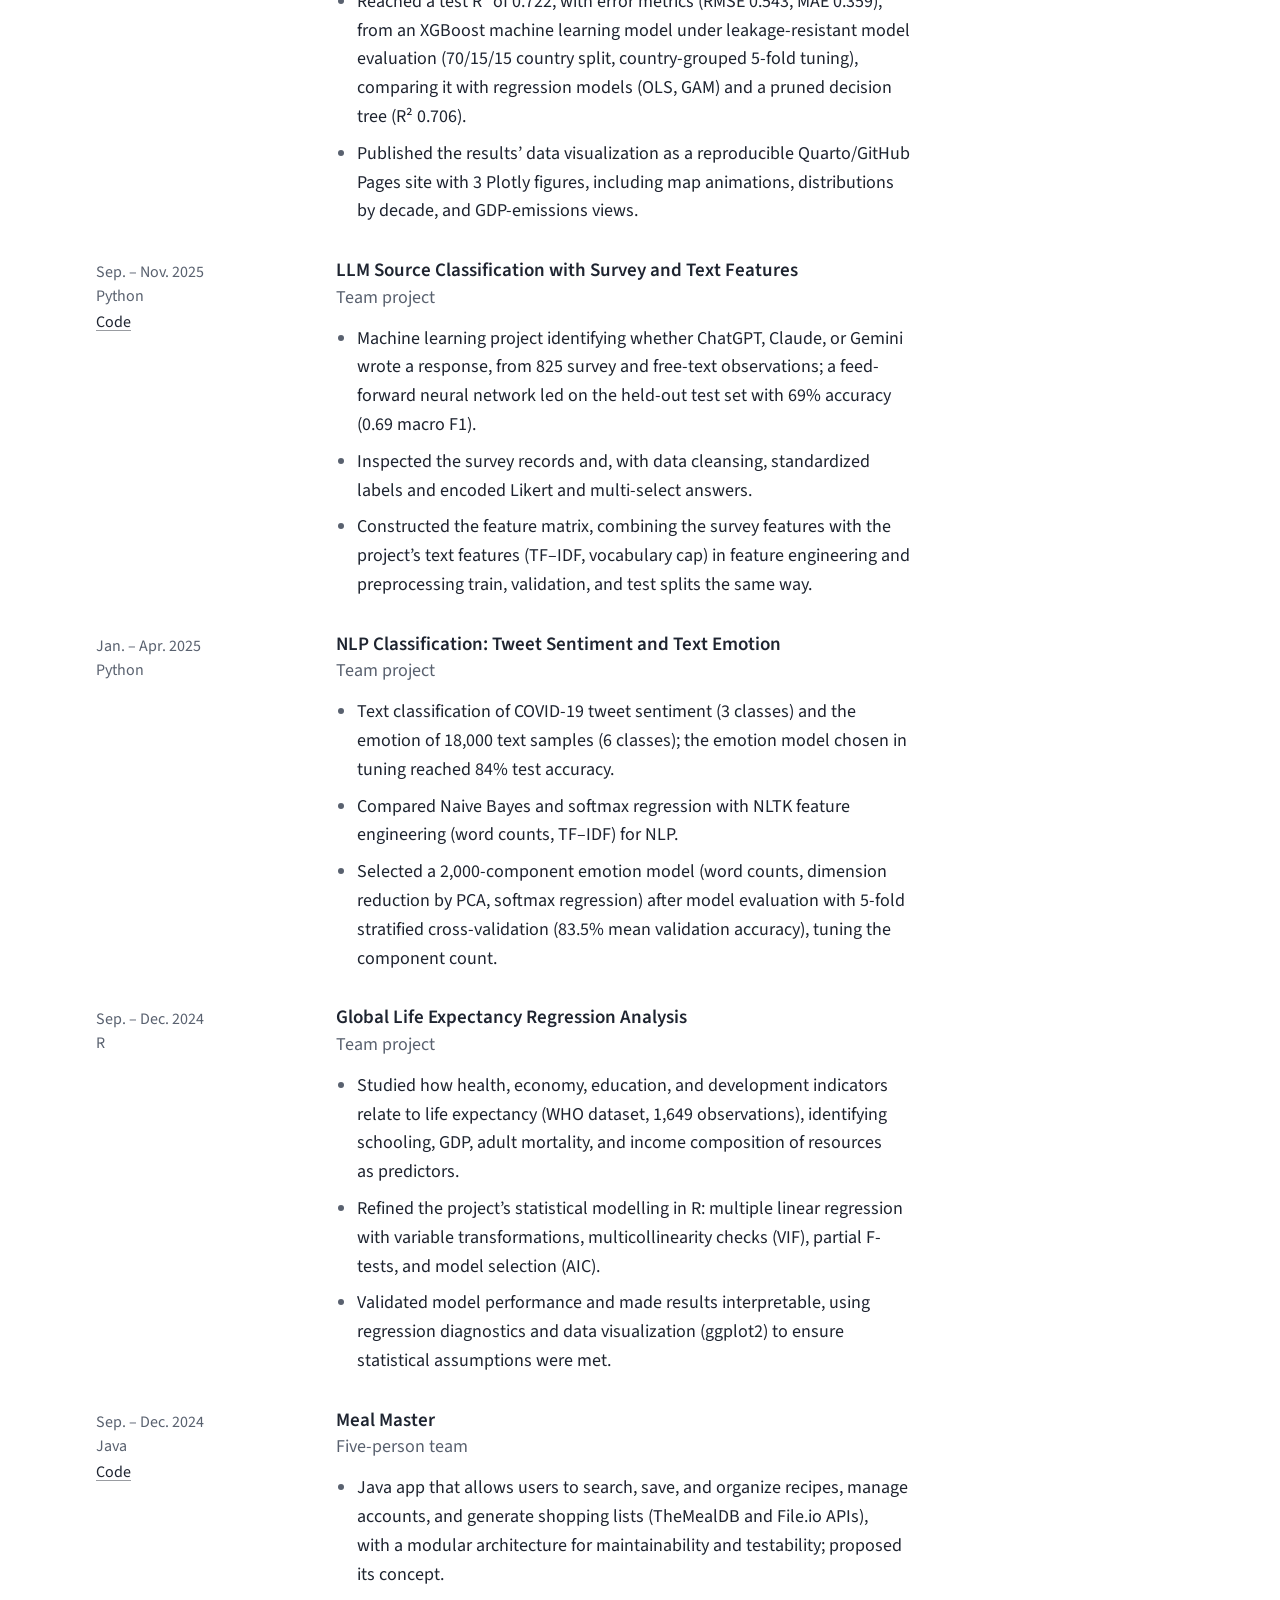
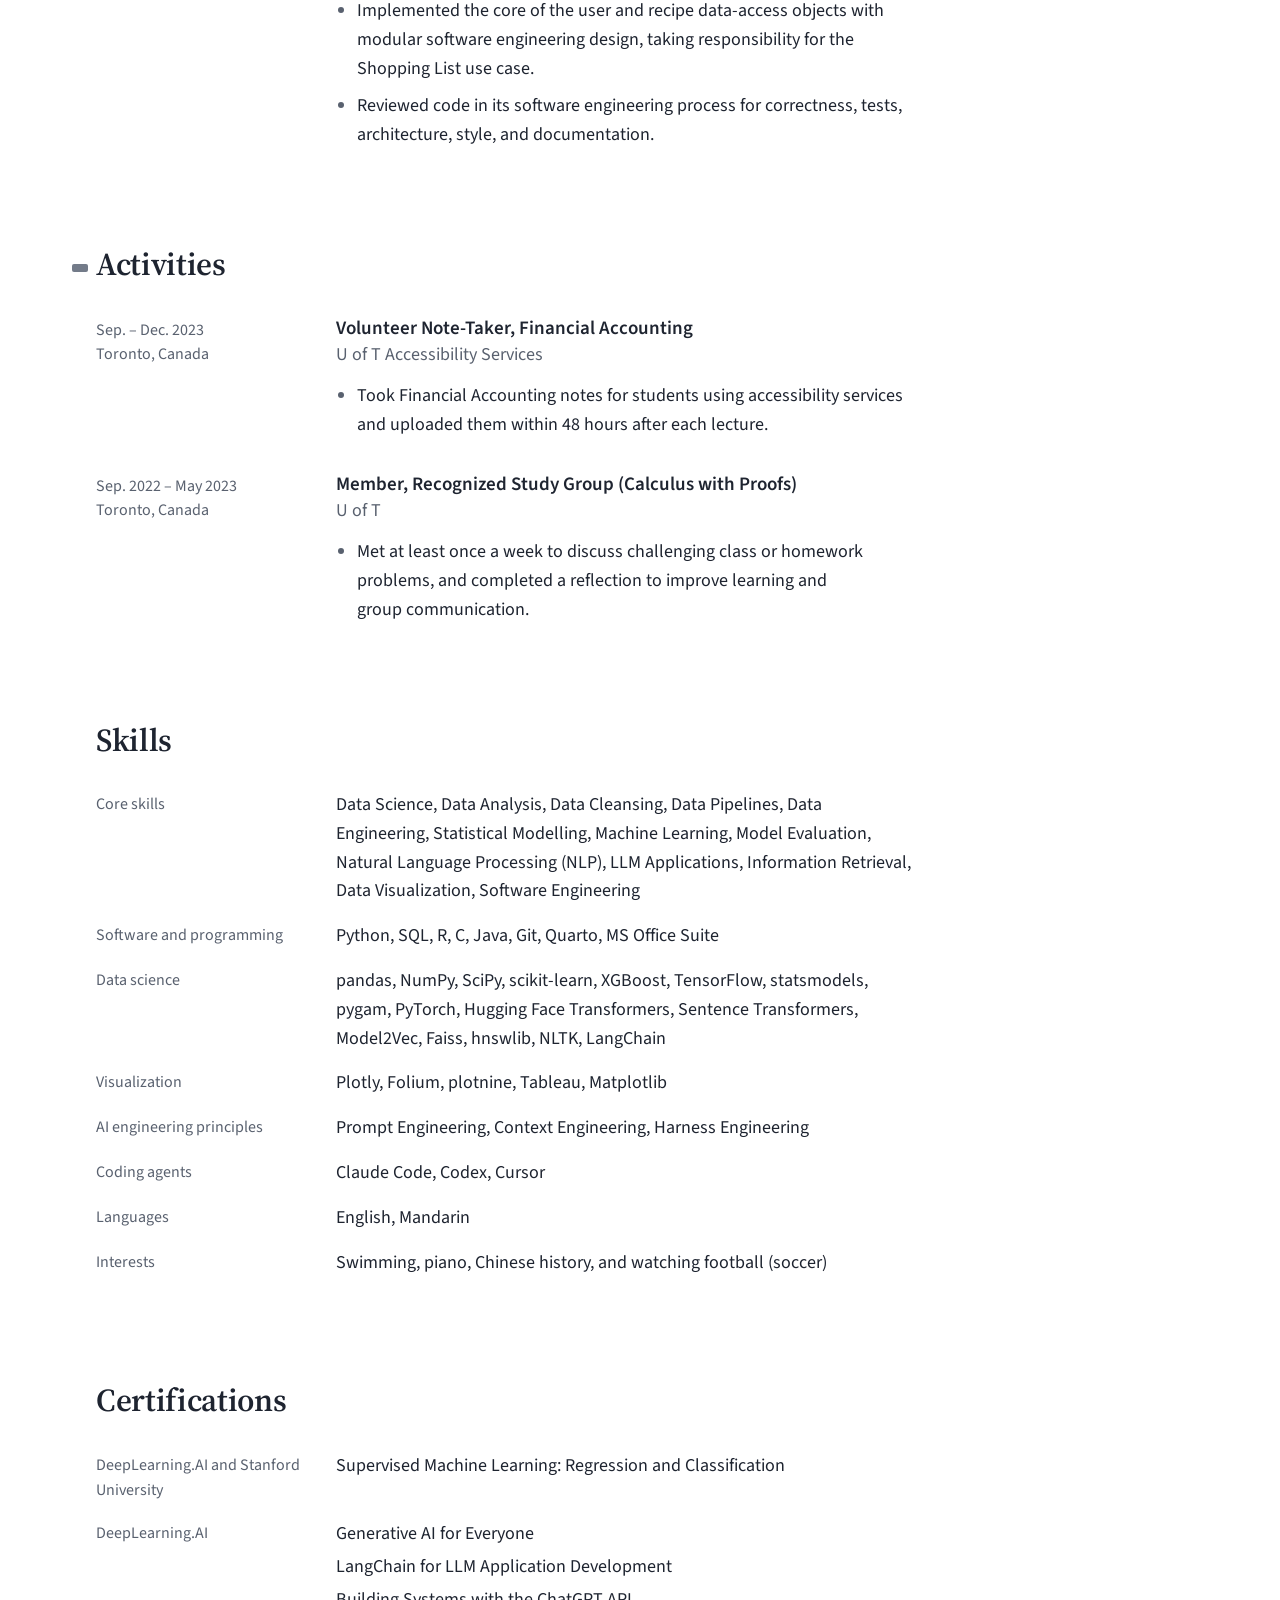
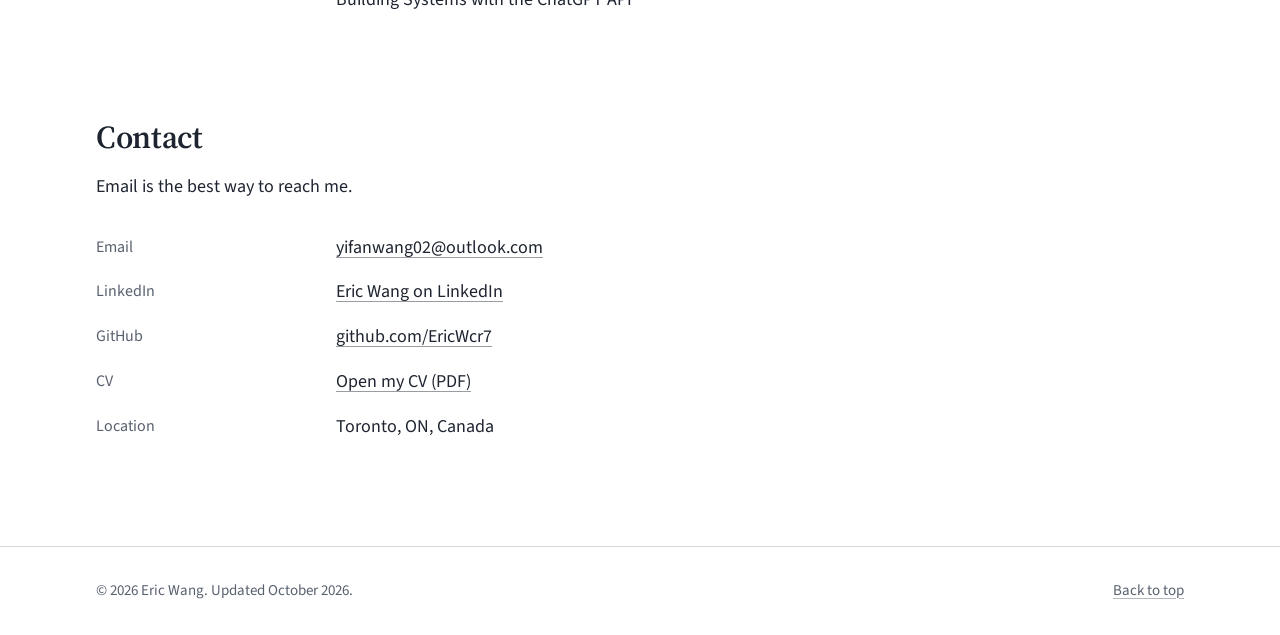
==== commit 57ce52e0: "Sync site and web CV with updated career records Use the name Eric Wang and the wording and style of" ====
--- a/index.html
+++ b/index.html
@@ -3,23 +3,23 @@
 <head>
   <meta charset="utf-8">
   <meta name="viewport" content="width=device-width, initial-scale=1">
-  <title>Yi Fan (Eric) Wang – data science student at the University of Toronto</title>
-  <meta name="description" content="Yi Fan (Eric) Wang is a data science student at the University of Toronto working on LLM-powered analytics, information retrieval, and statistical modeling.">
+  <title>Eric Wang – data science student at the University of Toronto</title>
+  <meta name="description" content="Eric Wang is a data science student at the University of Toronto working on LLM applications, information retrieval, machine learning, and statistical modelling.">
   <link rel="canonical" href="https://ericwcr7.github.io/">
   <meta name="color-scheme" content="light dark">
   <meta name="theme-color" content="#ffffff" media="(prefers-color-scheme: light)">
   <meta name="theme-color" content="#161a21" media="(prefers-color-scheme: dark)">
 
   <meta property="og:type" content="profile">
-  <meta property="og:title" content="Yi Fan (Eric) Wang">
-  <meta property="og:description" content="Data science student at the University of Toronto working on LLM-powered analytics, information retrieval, and statistical modeling.">
+  <meta property="og:title" content="Eric Wang">
+  <meta property="og:description" content="Data science student at the University of Toronto working on LLM applications, information retrieval, machine learning, and statistical modelling.">
   <meta property="og:url" content="https://ericwcr7.github.io/">
   <meta property="og:image" content="https://ericwcr7.github.io/assets/og-image.png">
   <meta property="og:image:width" content="1200">
   <meta property="og:image:height" content="630">
-  <meta property="og:image:alt" content="Yi Fan (Eric) Wang, data science student at the University of Toronto, beside a timeline of study, work, research, and projects.">
+  <meta property="og:image:alt" content="Eric Wang, data science student at the University of Toronto, beside a timeline of study, work, research, and projects.">
   <meta name="twitter:card" content="summary_large_image">
-  <meta name="twitter:image:alt" content="Yi Fan (Eric) Wang, data science student at the University of Toronto, beside a timeline of study, work, research, and projects.">
+  <meta name="twitter:image:alt" content="Eric Wang, data science student at the University of Toronto, beside a timeline of study, work, research, and projects.">
 
   <link rel="icon" href="assets/favicon.svg" type="image/svg+xml">
   <link rel="preconnect" href="https://fonts.googleapis.com">
@@ -32,7 +32,7 @@
 
   <header class="site-header" id="top">
     <div class="wrap header-inner">
-      <a class="site-name" href="#top">Yi Fan (Eric) Wang</a>
+      <a class="site-name" href="#top">Eric Wang</a>
       <nav aria-label="Sections">
         <ul class="nav-list" role="list">
           <li><a href="#about">About</a></li>
@@ -42,7 +42,7 @@
           <li><a href="#projects">Projects</a></li>
           <li><a href="#skills">Skills</a></li>
           <li><a href="#contact">Contact</a></li>
-          <li><a href="assets/Yi-Fan-Eric-Wang-CV.pdf">CV (PDF)</a></li>
+          <li><a href="assets/Eric-Wang-CV.pdf">CV (PDF)</a></li>
         </ul>
       </nav>
     </div>
@@ -51,15 +51,15 @@
   <main id="main" tabindex="-1">
     <div class="wrap">
       <section class="hero" aria-labelledby="name">
-        <img class="portrait" src="assets/portrait.jpg" width="600" height="600" alt="Portrait of Yi Fan (Eric) Wang" fetchpriority="high" decoding="async">
+        <img class="portrait" src="assets/portrait.jpg" width="600" height="600" alt="Portrait of Eric Wang" fetchpriority="high" decoding="async">
         <div class="hero-text">
-          <h1 id="name">Yi Fan (Eric) Wang</h1>
-          <p class="lede">I’m a data science student at the University of Toronto. My work spans LLM-powered analytics, information retrieval, and statistical modeling.</p>
+          <h1 id="name">Eric Wang</h1>
+          <p class="lede">I’m a data science student at the University of Toronto. My work spans LLM applications, information retrieval, machine learning, and statistical modelling.</p>
           <ul class="hero-links" role="list">
             <li><a href="mailto:yifanwang02@outlook.com">Email</a></li>
             <li><a href="https://github.com/EricWcr7">GitHub</a></li>
             <li><a href="https://linkedin.com/in/yi-fan-wang-62a997292">LinkedIn</a></li>
-            <li><a href="assets/Yi-Fan-Eric-Wang-CV.pdf">CV (PDF)</a></li>
+            <li><a href="assets/Eric-Wang-CV.pdf">CV (PDF)</a></li>
           </ul>
         </div>
       </section>
@@ -139,7 +139,7 @@
 
       <section class="section" id="about" aria-labelledby="about-title">
         <h2 class="section-title" id="about-title">About</h2>
-        <p class="about">I’m interested in applied AI and machine learning: making models and algorithms work better, and building AI tools that help people get real tasks done. The areas I most want to apply this to are medicine and healthcare, public health, and environmental health.</p>
+        <p class="about">I want to work on AI in practice: taking existing models, such as large language models, image models, and classic machine learning, and turning them into working applications that get real tasks done. I want data science and AI in practice to work as two halves of one project. Data science decides what is worth building, prepares the data, and turns the results into decisions. AI in practice builds the system, ships it, and monitors it. The two meet at evaluation, where the system is tested before anyone relies on it. I’m exploring healthcare, public health, and the environment as places to apply this, and I’m open to others.</p>
       </section>
 
       <section class="section cat-study" id="education" aria-labelledby="education-title">
@@ -147,15 +147,14 @@
         <article class="entry" id="degree">
           <header class="entry-head">
             <h3>Honours Bachelor of Science</h3>
-            <p class="entry-org">University of Toronto, St. George campus</p>
-          </header>
-          <div class="entry-meta">
-            <p><time datetime="2022-09">Sep 2022</time> – <time datetime="2027-06">Jun 2027</time> (expected)</p>
-            <p>Toronto, Ontario</p>
-          </div>
-          <div class="entry-body">
-            <p>Data Science Specialist (<abbr title="Arts &amp; Science Internship Program">ASIP</abbr>), Statistics Major, and Computer Science Minor</p>
-            <p class="note">ASIP is the Arts &amp; Science Internship Program.</p>
+            <p class="entry-org">University of Toronto (U&nbsp;of&nbsp;T)</p>
+          </header>
+          <div class="entry-meta">
+            <p><time datetime="2022-09">Sep. 2022</time> – <time datetime="2027-06">Jun. 2027</time> (Expected)</p>
+            <p>Toronto, Canada</p>
+          </div>
+          <div class="entry-body">
+            <p>Data Science Specialist, Statistics Major, and Computer Science Minor</p>
             <table class="courses">
               <caption>Selected 300+ level courses</caption>
               <thead>
@@ -179,20 +178,20 @@
         <h2 class="section-title" id="research-title">Research</h2>
         <article class="entry" id="retrieval-research">
           <header class="entry-head">
-            <h3>Undergraduate Research Student</h3>
-            <p class="entry-org">University of Toronto</p>
-          </header>
-          <div class="entry-meta">
-            <p><time datetime="2026-09">Sep 2026</time> – Present</p>
-            <p>Toronto, Ontario</p>
-          </div>
-          <div class="entry-body">
-            <p class="project-title">“Correlation-Augmented Neural Retrieval - From Hard Filtering to Spectral Diffusion”</p>
-            <p class="note">Supervised by <a href="https://www.cs.toronto.edu/~koudas/">Prof. Nick Koudas</a>, Department of Computer Science</p>
-            <ul class="points">
-              <li>Dense neural retrievers generalize well, but passages from unrelated topics can sit close together in embedding space and crowd results with off-topic matches. The project tests whether adding a sparse graph of corpus term-association estimates to a dense retriever can reduce those off-topic results, recover relevant passages that share no query terms, and keep query cost under control.</li>
-              <li>It plans to compare four ways to inject that signal, running from the title’s hard filtering to spectral diffusion: pruning candidates before scoring, re-scoring by warping the dense similarity metric, multi-hop diffusion over the term-association graph, and contrastive fine-tuning of the embedding model. Planned work also includes an evaluation protocol and an audit of the assumptions behind the theory.</li>
-              <li>I’m one of three undergraduate students on the project, which is in progress.</li>
+            <h3>Correlation-Augmented Neural Retrieval</h3>
+            <p class="entry-org">U&nbsp;of&nbsp;T</p>
+          </header>
+          <div class="entry-meta">
+            <p><time datetime="2026-09">Sep. 2026</time> – Present</p>
+            <p>Toronto, Canada</p>
+          </div>
+          <div class="entry-body">
+            <ul class="points">
+              <li>Research project, supervised by <a href="https://www.cs.toronto.edu/~koudas/">Prof. Nick Koudas</a> (Department of Computer Science), testing whether word-association statistics (a term-association graph from CRAFT, Corpus Relatedness Analysis Using Fourier Transforms) can help AI search (dense retrieval) cut results that miss a query’s topic and find passages that answer it without sharing its words; so far built the baselines and search indexes the experiments will use.</li>
+              <li>Evaluated and optimized information retrieval configurations, measuring embedding throughput, index size, CRAFT pipeline time and memory, and fine-tuning (LoRA) feasibility, enabling efficient experimentation on a laptop.</li>
+              <li>Matched the model cards’ search-quality scores (nDCG@10) within ±0.01 on all 4 baseline information retrieval runs (text embeddings, exact search), generating BGE embeddings for 4 corpora and E5 embeddings for 2.</li>
+              <li>Met the model evaluation target of 0.95 recall@100 on all 6 development indexes, building 8 vector-search indexes (HNSW in Faiss and hnswlib) and a search implementation whose result-matching checks returned the same top-100 results as Faiss on every development query.</li>
+              <li>One of three undergraduate students on the project, which is in progress.</li>
             </ul>
           </div>
         </article>
@@ -206,33 +205,31 @@
             <p class="entry-org">AISHU Technology Corp.</p>
           </header>
           <div class="entry-meta">
-            <p><time datetime="2025-05">May</time> – <time datetime="2025-08">Aug 2025</time></p>
+            <p><time datetime="2025-05">May</time> – <time datetime="2025-08">Aug. 2025</time></p>
             <p>Shanghai, China</p>
           </div>
           <div class="entry-body">
             <ul class="points">
-              <li>Built Text-to-SQL analytics across 3 customer proofs of concept (POCs) and 3 distinct large databases, answering target questions in approximately 1–13 minutes where manual analysis was impractical; personally demonstrated both delivered POCs.</li>
-              <li>Held majority responsibility in a <span class="nowrap">3-person</span> team for business-rule design and SQL evaluation; personally designed approximately 400 queries across the first 2 POCs, covering approximately 10 and 20 question types.</li>
-              <li>Ran 9 DeepSeek V3 business-rule and prompt-tuning rounds (3 per POC); the first 2 POCs each improved Text-to-SQL execution accuracy from about 50% to about 70%.</li>
-              <li>Translated ambiguous requirements through 5 formal customer consultations and substantial follow-up into 30+ Markdown rule documents totaling approximately 6,000+ chunked rows across all 3 POCs.</li>
+              <li>Developed LLM applications (Text-to-SQL, Chat BI) that enabled users to question 3 customer databases in natural language, with data engineering (writing and optimizing SQL); answers took about 1–13 minutes for questions that could not practically be answered by hand.</li>
+              <li>Designed about 400 SQL test queries for the model evaluation (execution accuracy) of the first 2 proofs of concept (POCs), running 9 rounds of business-rule tuning and prompt engineering (DeepSeek V3) across all 3; those 2 POCs each improved from about 50% to about 70% execution accuracy.</li>
+              <li>Turned customer business rules into 30+ Markdown documents (about 6,000+ rows after chunking, across 3 POCs) for the LLM’s context engineering, with stakeholder management across 5 customer consultations and follow-up, and personally demonstrating to customers the 2 POCs that were delivered.</li>
+              <li>Held majority responsibility in a <span class="nowrap">3-person</span> team for designing the SQL evaluation queries and customer business rules.</li>
             </ul>
           </div>
         </article>
         <article class="entry" id="marubeni">
           <header class="entry-head">
-            <h3>Logistics Assistant/Data Analyst</h3>
+            <h3>Data Analyst &amp; Logistics Assistant</h3>
             <p class="entry-org">Marubeni-Itochu Steel Canada Inc.</p>
           </header>
           <div class="entry-meta">
-            <p><time datetime="2024-05">May</time> – <time datetime="2024-08">Aug 2024</time></p>
-            <p>Toronto, Ontario</p>
-          </div>
-          <div class="entry-body">
-            <ul class="points">
-              <li>Collected, cleaned, and analyzed 5 years of Canadian steel import data across 10 product categories and global trade partners using Excel and Statistics Canada datasets.</li>
-              <li>Compared pre-, during-, and post-COVID net weight patterns across categories and 5+ major partner countries, identifying shifts used in a <span class="nowrap">5-year</span> Canada import trend analysis.</li>
-              <li>Created charts and summaries for internal stakeholders and maintained structured datasets on regulatory changes, supporting data-driven planning and reporting.</li>
-              <li>Supported logistics operations by validating invoices and shipping documents in GSAP, tracking vessel status, and assisting monthly reconciliations across 15+ warehouses.</li>
+            <p><time datetime="2024-05">May</time> – <time datetime="2024-08">Aug. 2024</time></p>
+            <p>Toronto, Canada</p>
+          </div>
+          <div class="entry-body">
+            <ul class="points">
+              <li>Produced an Excel report for a trend analysis of 5 years of steel imports into Canada, with data cleansing and data analysis of Statistics Canada data comparing net weights before, during, and after COVID across 10 product categories and 5+ partner countries, and identifying the shifts the analysis used.</li>
+              <li>Created data visualization (charts) and executive summaries for internal stakeholders as part of stakeholder management, maintaining regulatory-change datasets that supported planning and reporting.</li>
             </ul>
           </div>
         </article>
@@ -243,18 +240,18 @@
         <article class="entry" id="second-brain">
           <header class="entry-head">
             <h3>My Second Brain by YFW</h3>
-            <p class="entry-org">Sole developer</p>
-          </header>
-          <div class="entry-meta">
-            <p><time datetime="2026-06">Jun 2026</time> – Present</p>
+            <p class="entry-org">Personal project</p>
+          </header>
+          <div class="entry-meta">
+            <p><time datetime="2026-06">Jun. 2026</time> – Present</p>
             <p>Python, TypeScript</p>
             <p><a class="rail-link" href="https://github.com/EricWcr7/My-Second-Brain-by-YFW">Code<span class="sr-only"> for My Second Brain</span></a></p>
           </div>
           <div class="entry-body">
             <ul class="points">
-              <li>A local-first LLM knowledge application that compiles text, document, image, and web sources into a provenance-linked, Obsidian-compatible wiki with hierarchical scopes and vision transcription.</li>
-              <li>Scope-aware hybrid retrieval using BM25 and vector search with Reciprocal Rank Fusion, incremental reconciliation of changed and deleted Markdown, optional LLM reranking, and a BM25 fallback when vector search fails.</li>
-              <li>Shipped v1.0.0 as a Python 3.11+ package and CLI with a responsive FastAPI/TypeScript/Vite web app, OpenAI and Anthropic adapters, and Pydantic-validated outputs. At v1.0.0, 176 Python tests passed and a deterministic citation-grounding evaluation scored 7 of 7.</li>
+              <li>AI knowledge app that runs locally and turns text, documents, images and scanned PDFs (vision transcription), and web pages into a wiki for Obsidian that links each page to its sources, so answers can be traced, and reconciles changed or deleted Markdown incrementally; v1.0.0 passed all 7 citation-grounding checks.</li>
+              <li>Delivered hybrid information retrieval for answers that cite their sources (RAG), fusing keyword (BM25) and vector (LanceDB) results by Reciprocal Rank Fusion within each knowledge scope, adding LLM reranking as an option, and falling back to keyword search when vector search fails.</li>
+              <li>Deployed v1.0.0 as a Python package, command-line tool, and web app (FastAPI, TypeScript, Vite, Pydantic) with OpenAI and Anthropic adapters, passing 176 Python tests in its software engineering process.</li>
             </ul>
           </div>
         </article>
@@ -264,16 +261,17 @@
             <p class="entry-org">Independent project</p>
           </header>
           <div class="entry-meta">
-            <p><time datetime="2026-04">Apr 2026</time></p>
+            <p><time datetime="2026-01">Jan.</time> – <time datetime="2026-04">Apr. 2026</time></p>
             <p>Python, Quarto</p>
             <p><a class="rail-link" href="https://ericwcr7.github.io/JSC370-2026S-Final-Project/">Live site<span class="sr-only"> for the CO2 emissions analysis</span></a></p>
             <p><a class="rail-link" href="https://github.com/EricWcr7/JSC370-2026S-Final-Project">Code<span class="sr-only"> for the CO2 emissions analysis</span></a></p>
           </div>
           <div class="entry-body">
             <ul class="points">
-              <li>Built a <span class="nowrap">7,378-row</span> country-year panel for 1990–2023 by retrieving and merging 6 World Bank API indicators; after ISO3 joins, aggregate-region filtering, log transforms, and centering year at 1990, kept 5,499 complete cases spanning 196 countries.</li>
-              <li>Modeled per-capita CO<sub>2</sub> emissions with OLS and GAM in Python (pandas, statsmodels, pygam), then a pruned decision tree and XGBoost tuned with <span class="nowrap">5-fold</span> country-grouped randomized search, cross-validated early stopping, and a 70/15/15 split by country (136/30/30) to prevent country-level leakage.</li>
-              <li>Tuned XGBoost reached a test R² of 0.722 (RMSE 0.543, MAE 0.359), ahead of the pruned tree’s 0.706; gain-based importance ranked log GDP, renewable-energy share, and urbanization highest. Published as a reproducible Quarto site with three interactive Plotly views, including animated maps.</li>
+              <li>Data science project identifying which GDP, energy, forest, and urbanization indicators best predict per-capita CO<sub>2</sub> emissions in 196 countries (1990–2023); XGBoost gain-based importance ranked log GDP, renewable-energy share, and urbanization as the three highest-importance features.</li>
+              <li>Built a <span class="nowrap">7,378-row</span> country-year panel in a pandas data pipeline, with data engineering (6 World Bank API indicators combined by ISO3 joins), data cleansing (region filtering), and feature engineering (log transforms, year centring), keeping 5,499 complete country-year cases.</li>
+              <li>Reached a test R² of 0.722, with error metrics (RMSE 0.543, MAE 0.359), from an XGBoost machine learning model under leakage-resistant model evaluation (70/15/15 country split, country-grouped <span class="nowrap">5-fold</span> tuning), comparing it with regression models (OLS, GAM) and a pruned decision tree (R² 0.706).</li>
+              <li>Published the results’ data visualization as a reproducible Quarto/GitHub Pages site with 3 Plotly figures, including map animations, distributions by decade, and GDP-emissions views.</li>
             </ul>
           </div>
         </article>
@@ -283,15 +281,15 @@
             <p class="entry-org">Team project</p>
           </header>
           <div class="entry-meta">
-            <p><time datetime="2025-11">Nov 2025</time></p>
+            <p><time datetime="2025-09">Sep.</time> – <time datetime="2025-11">Nov. 2025</time></p>
             <p>Python</p>
             <p><a class="rail-link" href="https://github.com/EricWcr7/CSC311H1-202509-Group-Project">Code<span class="sr-only"> for LLM Source Classification</span></a></p>
           </div>
           <div class="entry-body">
             <ul class="points">
-              <li>Collaboratively developed a <span class="nowrap">3-class</span> classifier to distinguish ChatGPT, Claude, and Gemini responses using a balanced <span class="nowrap">825-observation</span> dataset of survey features and free-text responses.</li>
-              <li>Personally inspected and cleaned the raw data, standardized labels, transformed Likert and multi-select fields, built the unified feature matrix with capped-vocabulary TF–IDF text features, and applied consistent preprocessing across data splits.</li>
-              <li>The team compared bagged trees, softmax regression, and a tuned feed-forward neural network; the network led on the held-out test set with 69% accuracy and 0.69 macro F1.</li>
+              <li>Machine learning project identifying whether ChatGPT, Claude, or Gemini wrote a response, from 825 survey and free-text observations; a feed-forward neural network led on the held-out test set with 69% accuracy (0.69 macro F1).</li>
+              <li>Inspected the survey records and, with data cleansing, standardized labels and encoded Likert and multi-select answers.</li>
+              <li>Constructed the feature matrix, combining the survey features with the project’s text features (TF–IDF, vocabulary cap) in feature engineering and preprocessing train, validation, and test splits the same way.</li>
             </ul>
           </div>
         </article>
@@ -301,14 +299,14 @@
             <p class="entry-org">Team project</p>
           </header>
           <div class="entry-meta">
-            <p><time datetime="2025-04">Apr 2025</time></p>
+            <p><time datetime="2025-01">Jan.</time> – <time datetime="2025-04">Apr. 2025</time></p>
             <p>Python</p>
           </div>
           <div class="entry-body">
             <ul class="points">
-              <li>Jointly built NLP pipelines for <span class="nowrap">3-class</span> sentiment classification of COVID-19 tweets and <span class="nowrap">6-class</span> emotion classification of 18,000 labeled short texts.</li>
-              <li>Compared count and TF–IDF representations with multinomial Naive Bayes and softmax regression, using <span class="nowrap">5-fold</span> stratified cross-validation and PCA tuning.</li>
-              <li>The selected <span class="nowrap">2,000-component</span> count/PCA/softmax model reached 84.0% test accuracy and 83.53% mean validation accuracy.</li>
+              <li>Text classification of COVID-19 tweet sentiment (3 classes) and the emotion of 18,000 text samples (6 classes); the emotion model chosen in tuning reached 84% test accuracy.</li>
+              <li>Compared Naive Bayes and softmax regression with NLTK feature engineering (word counts, TF–IDF) for NLP.</li>
+              <li>Selected a <span class="nowrap">2,000-component</span> emotion model (word counts, dimension reduction by PCA, softmax regression) after model evaluation with <span class="nowrap">5-fold</span> stratified cross-validation (83.5% mean validation accuracy), tuning the component count.</li>
             </ul>
           </div>
         </article>
@@ -318,14 +316,14 @@
             <p class="entry-org">Team project</p>
           </header>
           <div class="entry-meta">
-            <p><time datetime="2024-12">Dec 2024</time></p>
+            <p><time datetime="2024-09">Sep.</time> – <time datetime="2024-12">Dec. 2024</time></p>
             <p>R</p>
           </div>
           <div class="entry-body">
             <ul class="points">
-              <li>Jointly analyzed how health, economic, education, and development indicators relate to global life expectancy using a <span class="nowrap">1,649-observation</span> WHO dataset.</li>
-              <li>Built and refined multiple linear regression models with variable transformations, VIF-based multicollinearity checks, partial F-tests, and AIC-driven model selection.</li>
-              <li>Used diagnostics and ggplot2 visualizations to evaluate model assumptions and identify key predictors, including schooling, GDP, adult mortality, and income composition of resources.</li>
+              <li>Studied how health, economy, education, and development indicators relate to life expectancy (WHO dataset, 1,649 observations), identifying schooling, GDP, adult mortality, and income composition of resources as predictors.</li>
+              <li>Refined the project’s statistical modelling in R: multiple linear regression with variable transformations, multicollinearity checks (VIF), partial F-tests, and model selection (AIC).</li>
+              <li>Validated model performance and made results interpretable, using regression diagnostics and data visualization (ggplot2) to ensure statistical assumptions were met.</li>
             </ul>
           </div>
         </article>
@@ -335,15 +333,15 @@
             <p class="entry-org">Five-person team</p>
           </header>
           <div class="entry-meta">
-            <p><time datetime="2024-12">Dec 2024</time></p>
+            <p><time datetime="2024-09">Sep.</time> – <time datetime="2024-12">Dec. 2024</time></p>
             <p>Java</p>
             <p><a class="rail-link" href="https://github.com/EricWcr7/CSC207-Project">Code<span class="sr-only"> for Meal Master</span></a></p>
           </div>
           <div class="entry-body">
             <ul class="points">
-              <li>Proposed the initial concept and helped assemble the team to build a modular Java recipe-management application with recipe search, favorites, user accounts, and shopping lists, integrating TheMealDB and File.io APIs.</li>
-              <li>Owned the core implementation of the UserDataAccessObject and RecipeDataAccessObject and held primary responsibility for the core Shopping List use case; collaborated on the Signup, Login, Logout, and Recipe Search use cases.</li>
-              <li>Coordinated regular meetings and progress tracking, informally coordinated integration work, and performed detailed code reviews covering correctness, tests, architecture, style, and documentation.</li>
+              <li>Java app that allows users to search, save, and organize recipes, manage accounts, and generate shopping lists (TheMealDB and File.io APIs), with a modular architecture for maintainability and testability; proposed its concept.</li>
+              <li>Implemented the core of the user and recipe data-access objects with modular software engineering design, taking responsibility for the Shopping List use case.</li>
+              <li>Reviewed code in its software engineering process for correctness, tests, architecture, style, and documentation.</li>
             </ul>
           </div>
         </article>
@@ -354,11 +352,11 @@
         <article class="entry" id="note-taker">
           <header class="entry-head">
             <h3>Volunteer Note-Taker, Financial Accounting</h3>
-            <p class="entry-org">University of Toronto Accessibility Services</p>
-          </header>
-          <div class="entry-meta">
-            <p><time datetime="2023-09">Sep</time> – <time datetime="2023-12">Dec 2023</time></p>
-            <p>Toronto, Ontario</p>
+            <p class="entry-org">U&nbsp;of&nbsp;T Accessibility Services</p>
+          </header>
+          <div class="entry-meta">
+            <p><time datetime="2023-09">Sep.</time> – <time datetime="2023-12">Dec. 2023</time></p>
+            <p>Toronto, Canada</p>
           </div>
           <div class="entry-body">
             <ul class="points">
@@ -369,11 +367,11 @@
         <article class="entry" id="study-group">
           <header class="entry-head">
             <h3>Member, Recognized Study Group (Calculus with Proofs)</h3>
-            <p class="entry-org">University of Toronto</p>
-          </header>
-          <div class="entry-meta">
-            <p><time datetime="2022-09">Sep 2022</time> – <time datetime="2023-05">May 2023</time></p>
-            <p>Toronto, Ontario</p>
+            <p class="entry-org">U&nbsp;of&nbsp;T</p>
+          </header>
+          <div class="entry-meta">
+            <p><time datetime="2022-09">Sep. 2022</time> – <time datetime="2023-05">May 2023</time></p>
+            <p>Toronto, Canada</p>
           </div>
           <div class="entry-body">
             <ul class="points">
@@ -386,9 +384,11 @@
       <section class="section" id="skills" aria-labelledby="skills-title">
         <h2 class="section-title" id="skills-title">Skills</h2>
         <dl class="pairs">
-          <div><dt>Programming and tools</dt><dd>Python, Java, R, SQL, C, Git, Quarto, MS Office Suite</dd></div>
+          <div><dt>Core skills</dt><dd>Data Science, Data Analysis, Data Cleansing, Data Pipelines, Data Engineering, Statistical Modelling, Machine Learning, Model Evaluation, Natural Language Processing (NLP), LLM Applications, Information Retrieval, Data Visualization, Software Engineering</dd></div>
+          <div><dt>Software and programming</dt><dd>Python, SQL, R, C, Java, Git, Quarto, MS Office Suite</dd></div>
           <div><dt>Data science</dt><dd>pandas, NumPy, SciPy, scikit-learn, XGBoost, TensorFlow, statsmodels, pygam, PyTorch, Hugging Face Transformers, Sentence Transformers, Model2Vec, Faiss, hnswlib, NLTK, LangChain</dd></div>
           <div><dt>Visualization</dt><dd>Plotly, Folium, plotnine, Tableau, Matplotlib</dd></div>
+          <div><dt>AI engineering principles</dt><dd>Prompt Engineering, Context Engineering, Harness Engineering</dd></div>
           <div><dt>Coding agents</dt><dd>Claude Code, Codex, Cursor</dd></div>
           <div><dt>Languages</dt><dd>English, Mandarin</dd></div>
           <div><dt>Interests</dt><dd>Swimming, piano, Chinese history, and watching football (soccer)</dd></div>
@@ -408,10 +408,10 @@
         <p class="contact-lede">Email is the best way to reach me.</p>
         <dl class="pairs">
           <div><dt>Email</dt><dd><a href="mailto:yifanwang02@outlook.com">yifanwang02@outlook.com</a></dd></div>
-          <div><dt>LinkedIn</dt><dd><a href="https://linkedin.com/in/yi-fan-wang-62a997292">Yi Fan (Eric) Wang on LinkedIn</a></dd></div>
+          <div><dt>LinkedIn</dt><dd><a href="https://linkedin.com/in/yi-fan-wang-62a997292">Eric Wang on LinkedIn</a></dd></div>
           <div><dt>GitHub</dt><dd><a href="https://github.com/EricWcr7">github.com/EricWcr7</a></dd></div>
-          <div><dt>CV</dt><dd><a href="assets/Yi-Fan-Eric-Wang-CV.pdf">Open my CV (PDF)</a></dd></div>
-          <div><dt>Location</dt><dd>Toronto, Ontario</dd></div>
+          <div><dt>CV</dt><dd><a href="assets/Eric-Wang-CV.pdf">Open my CV (PDF)</a></dd></div>
+          <div><dt>Location</dt><dd>Toronto, ON, Canada</dd></div>
         </dl>
       </section>
     </div>
@@ -419,7 +419,7 @@
 
   <footer class="site-footer">
     <div class="wrap footer-inner">
-      <p>© 2026 Yi Fan (Eric) Wang. Updated October 2026.</p>
+      <p>© 2026 Eric Wang. Updated October 2026.</p>
       <p><a href="#top">Back to top</a></p>
     </div>
   </footer>
--- a/assets/site.css
+++ b/assets/site.css
@@ -61,10 +61,10 @@
   --measure: 36rem; /* about 70 characters of body text */
   --header-h: 3.5rem;
 
-  /* Chart axis: months since Sep 2022. --span ends with Jun 2027; --asof is Oct 16, 2026
+  /* Chart axis: months since Sep 2022. --span ends with Jun 2027; --asof is Oct 29, 2026
      and must change together with the "Oct 2026" labels in index.html. */
   --span: 58;
-  --asof: 49.5;
+  --asof: 49.9;
 }
 
 @media (prefers-color-scheme: dark) {
@@ -617,18 +617,8 @@
   color: var(--muted);
 }
 
-.note {
-  margin-top: var(--s-1);
-  color: var(--muted);
-  font-size: 1rem;
-}
-
 .entry-body > p:first-child {
   margin-top: var(--s-3);
-}
-
-.project-title {
-  font-weight: 600;
 }
 
 .courses {
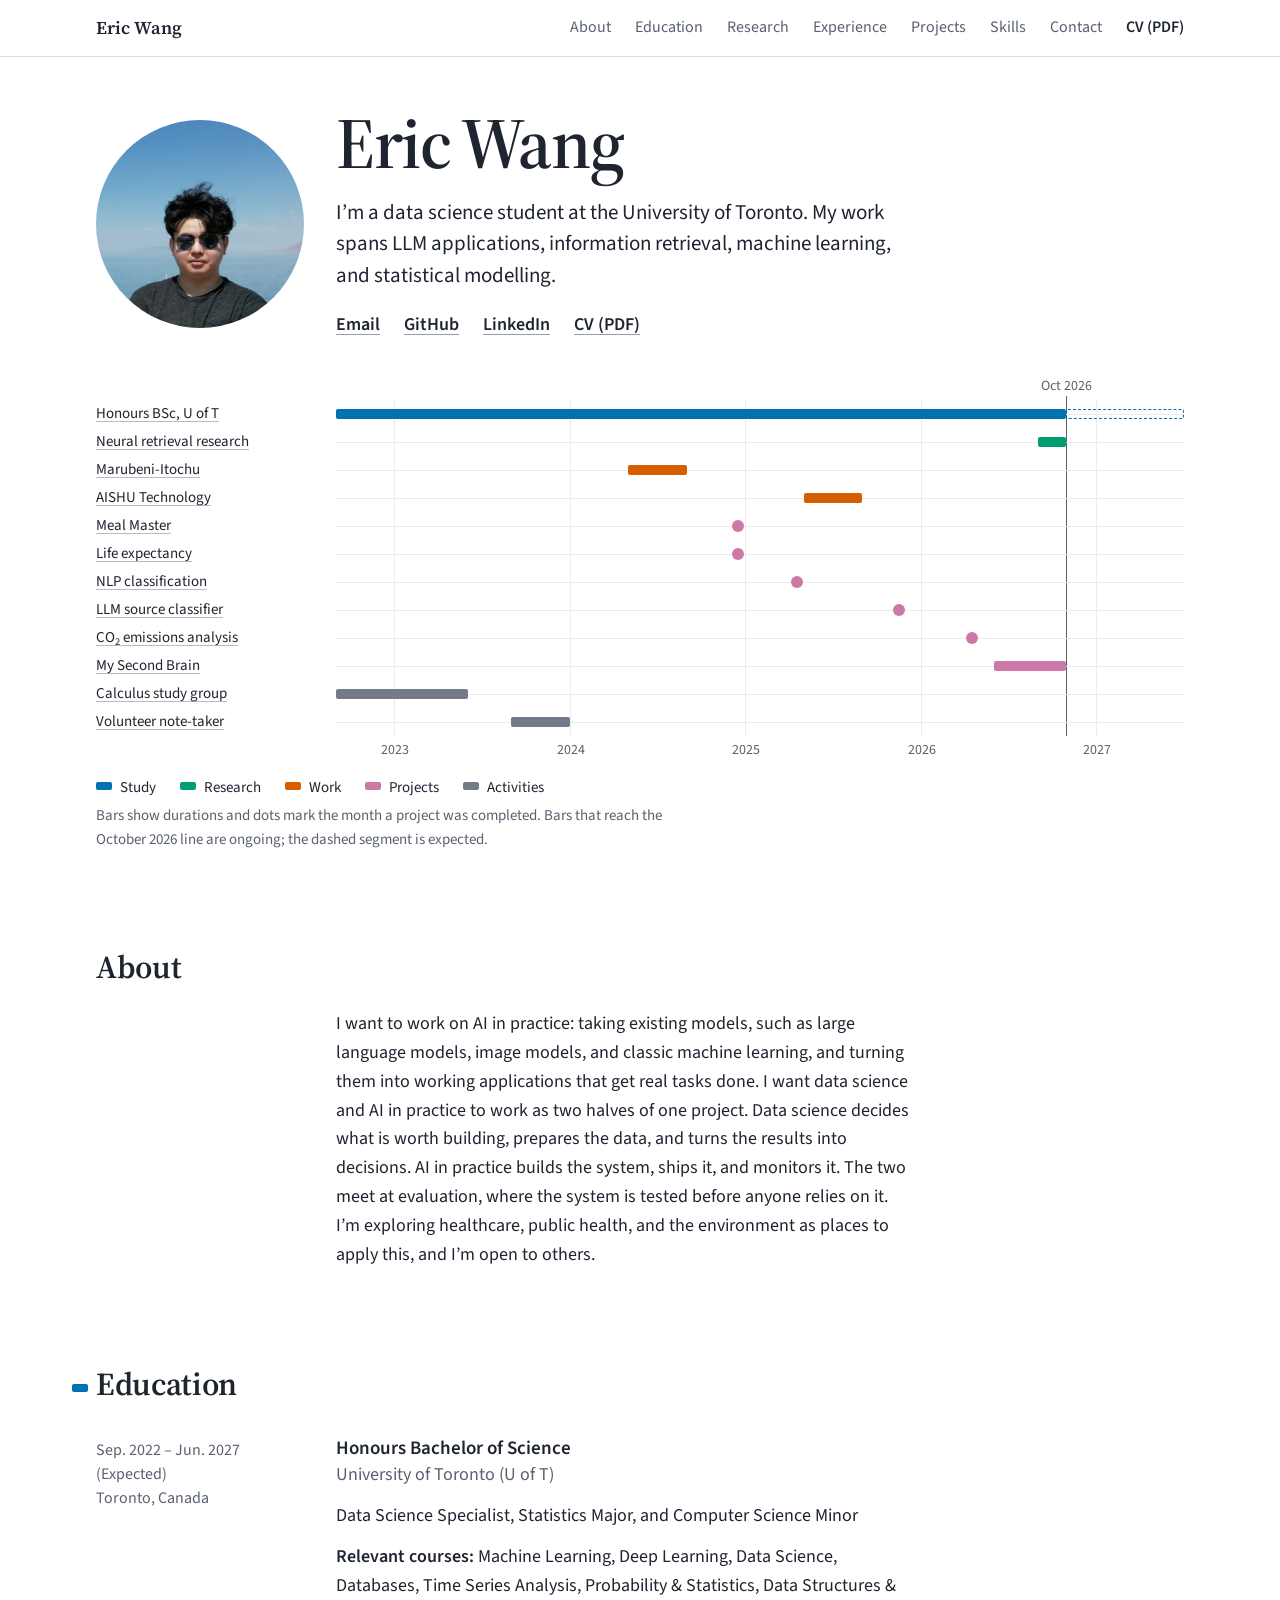
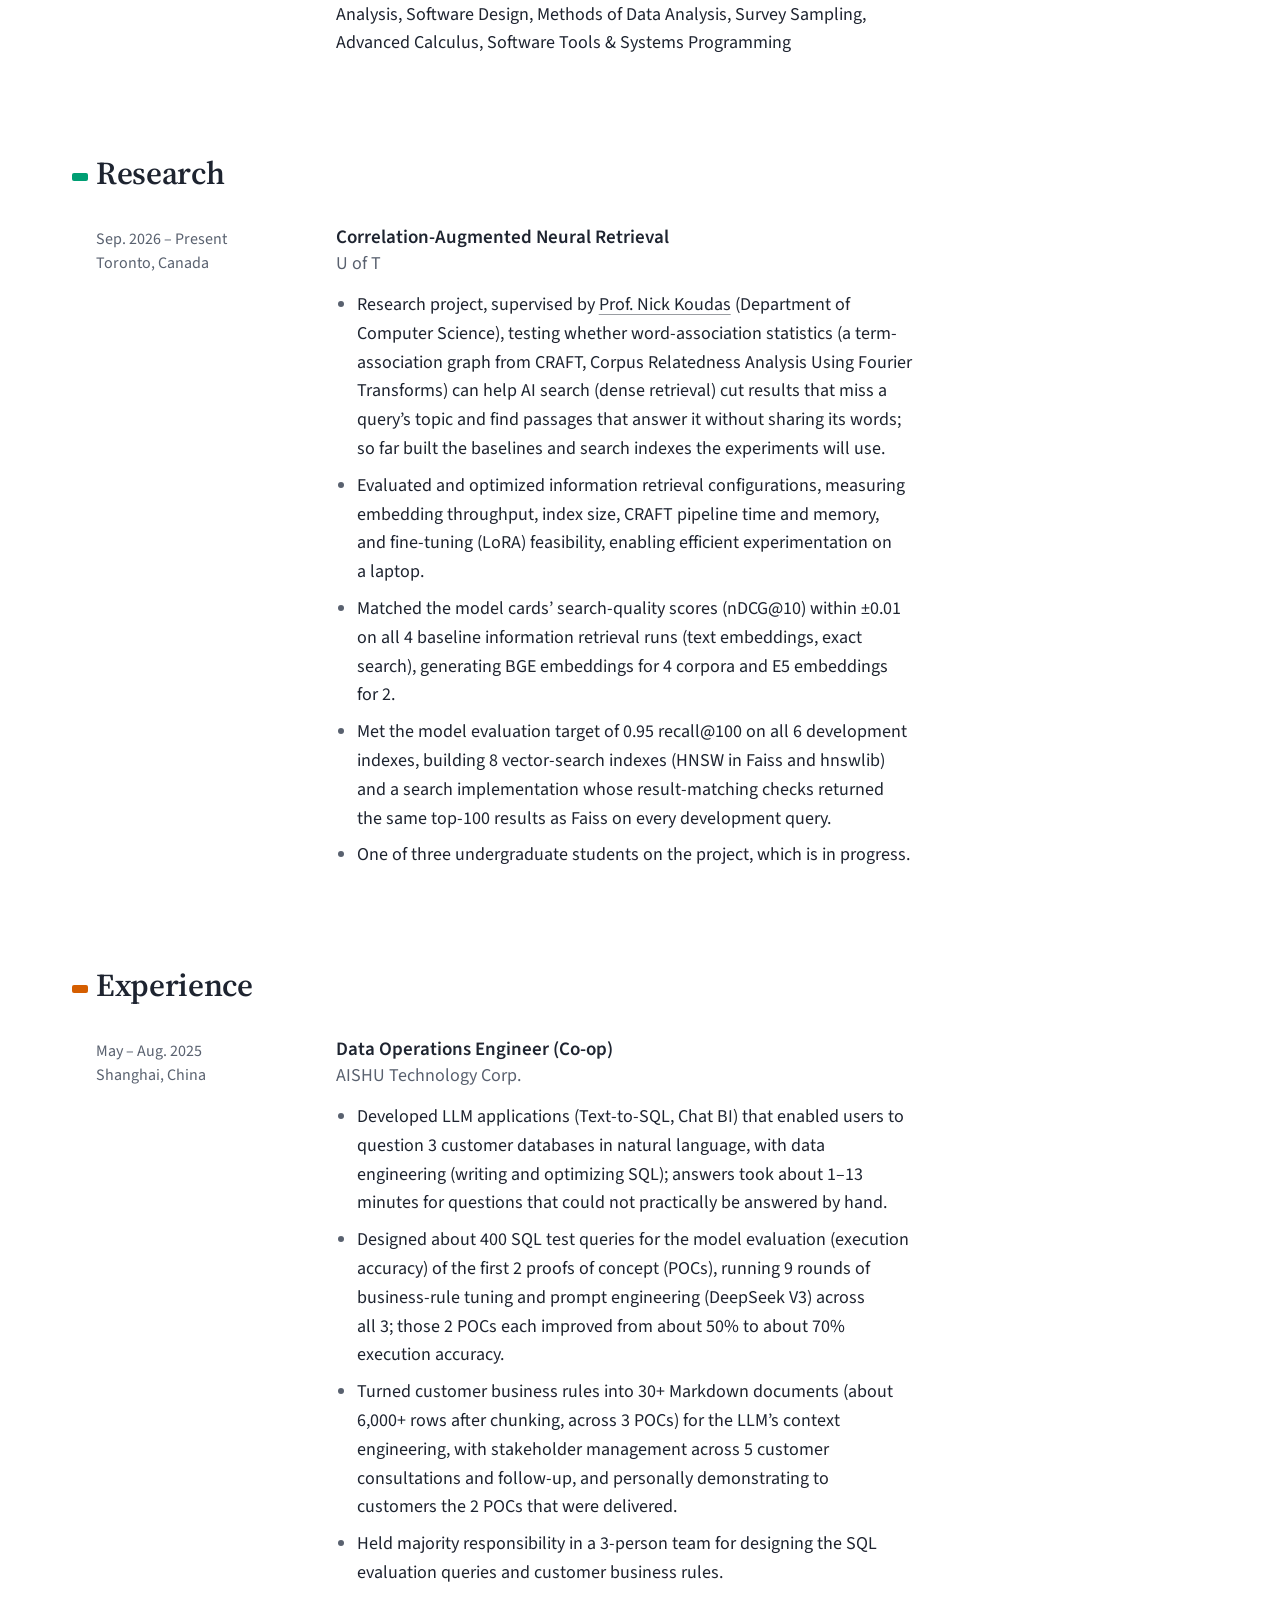
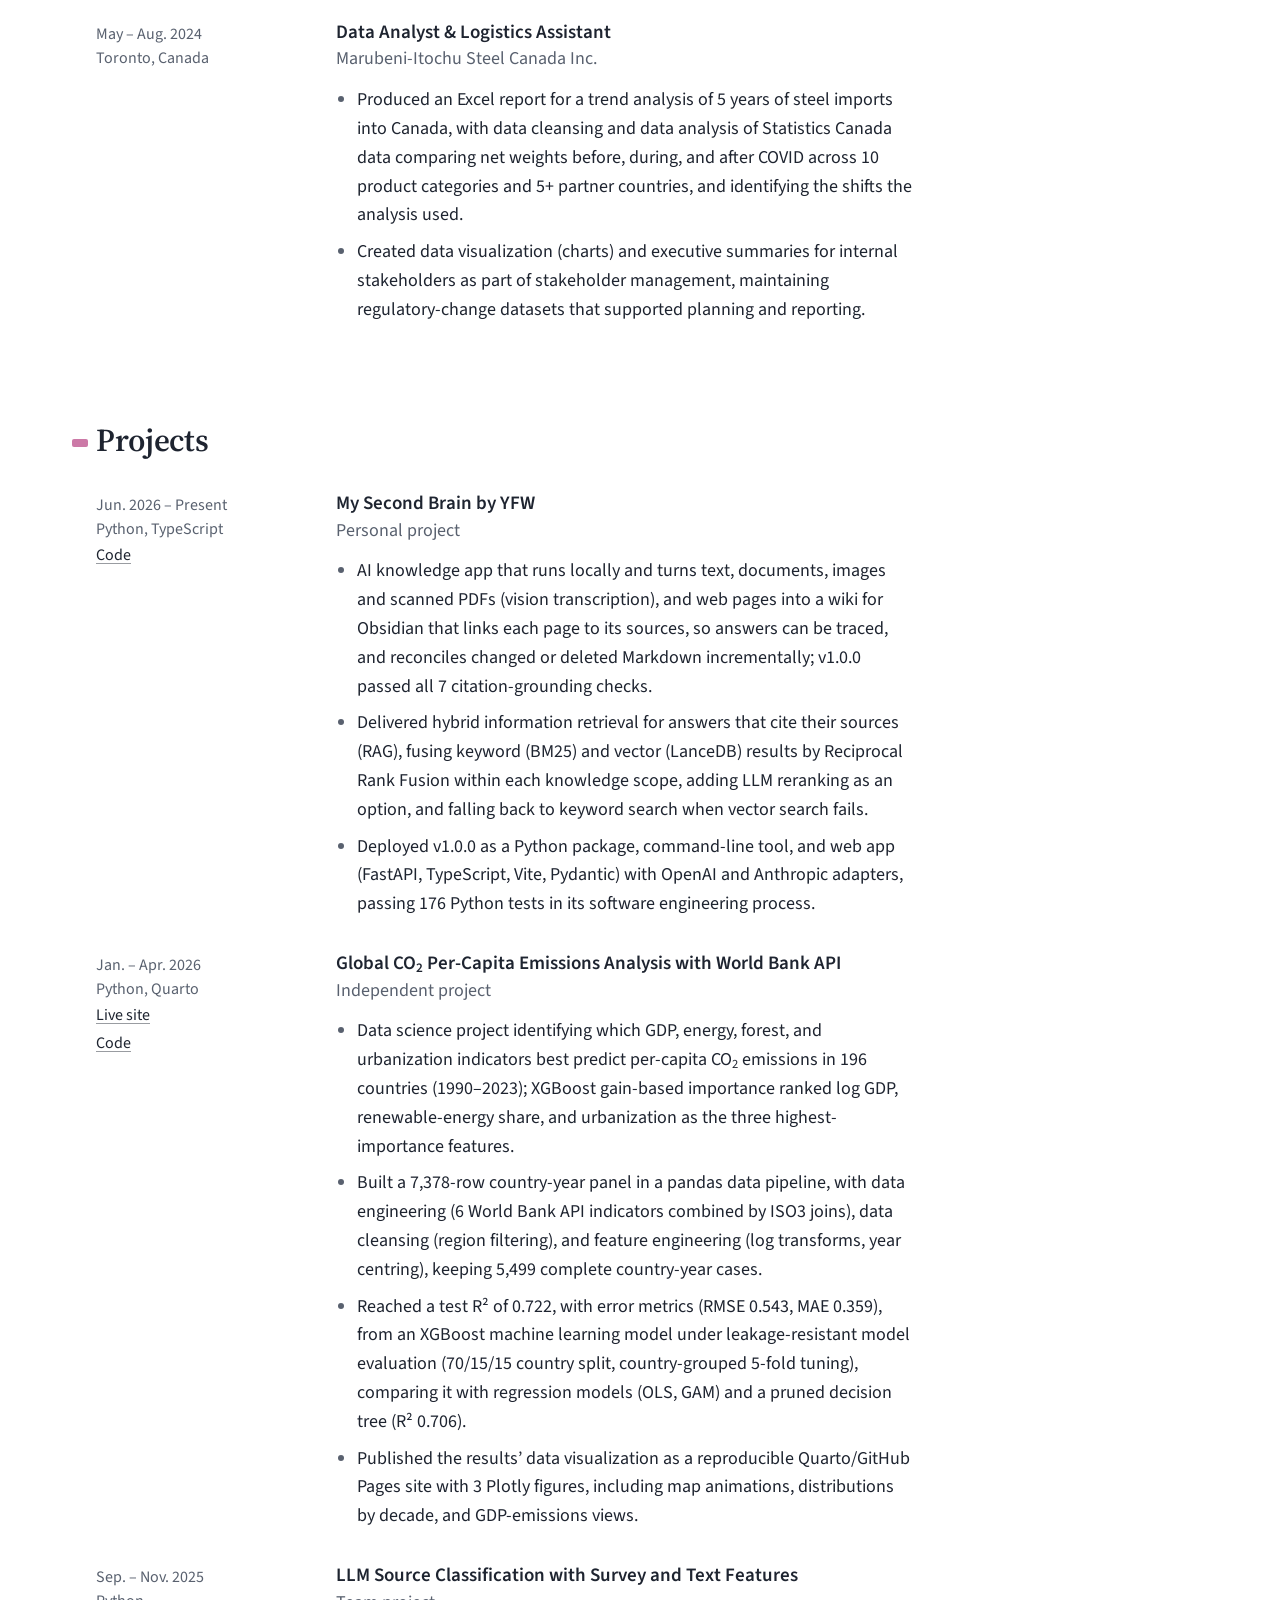
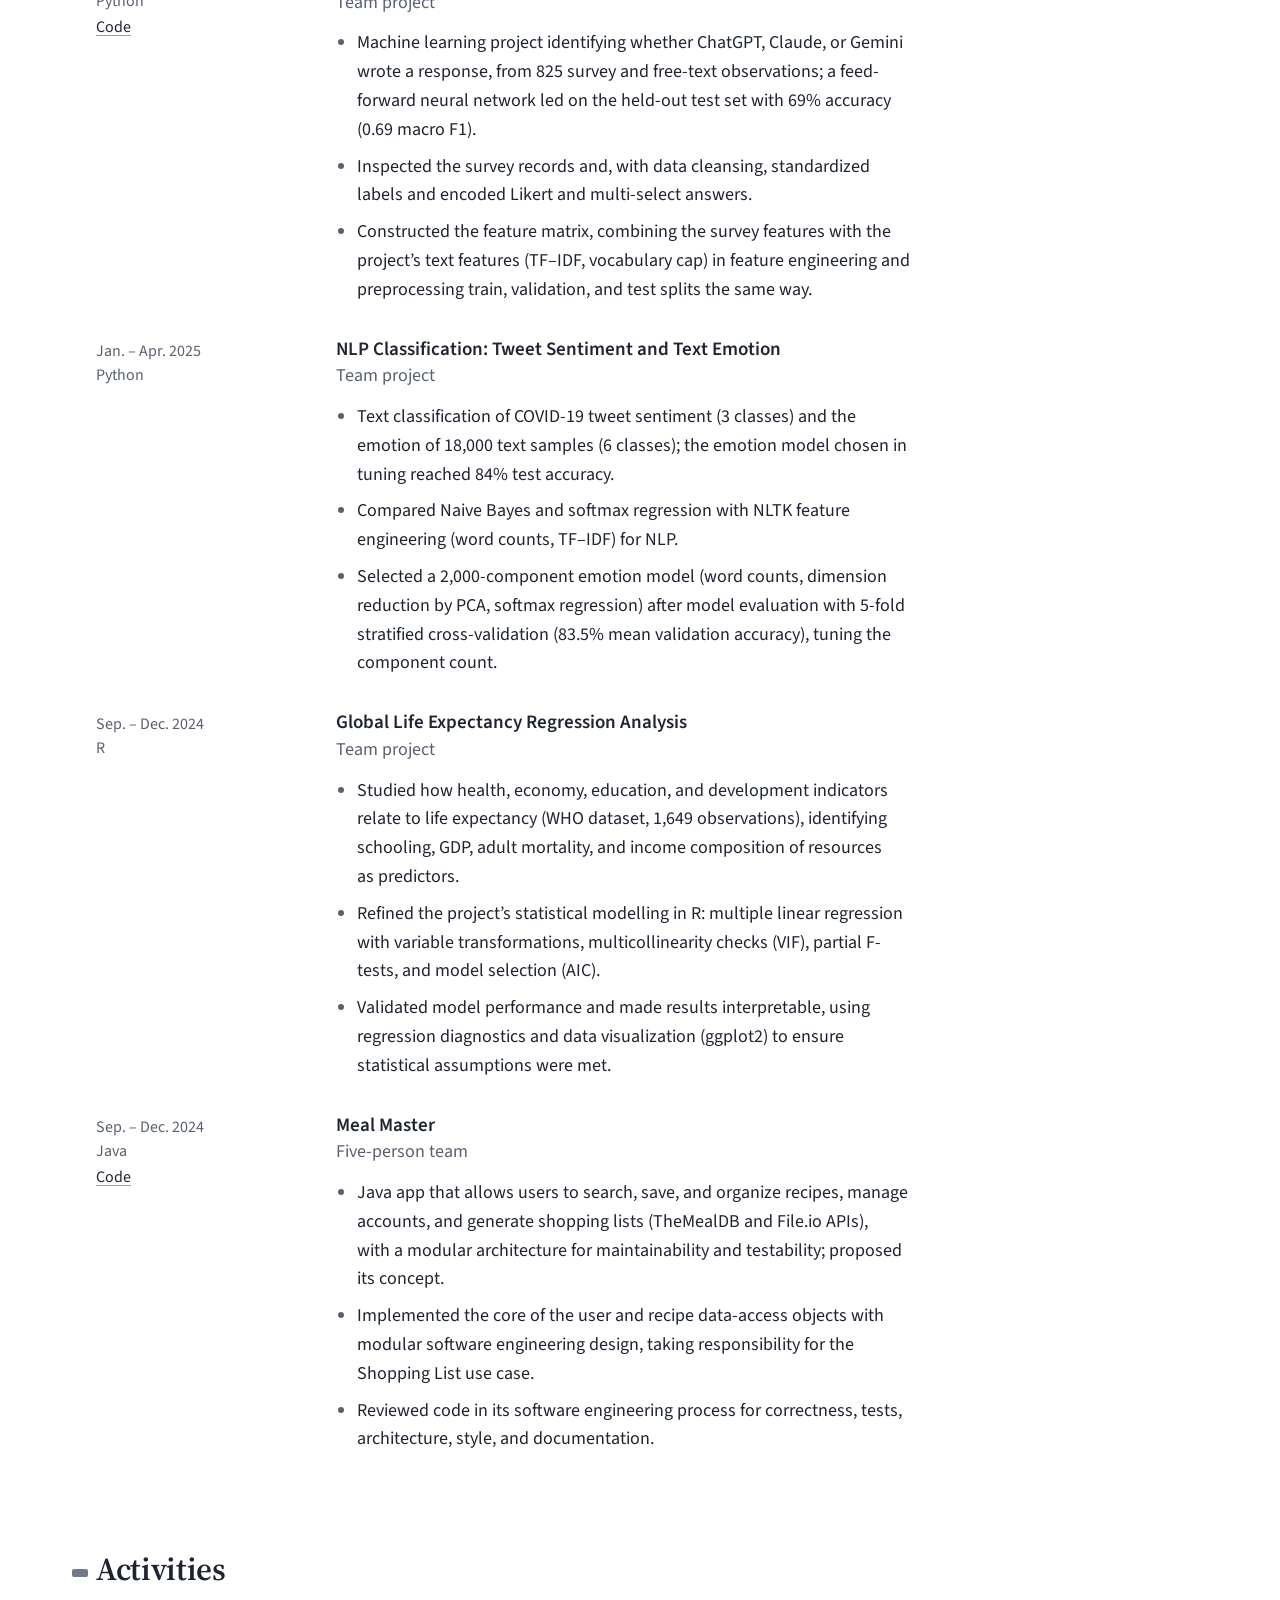
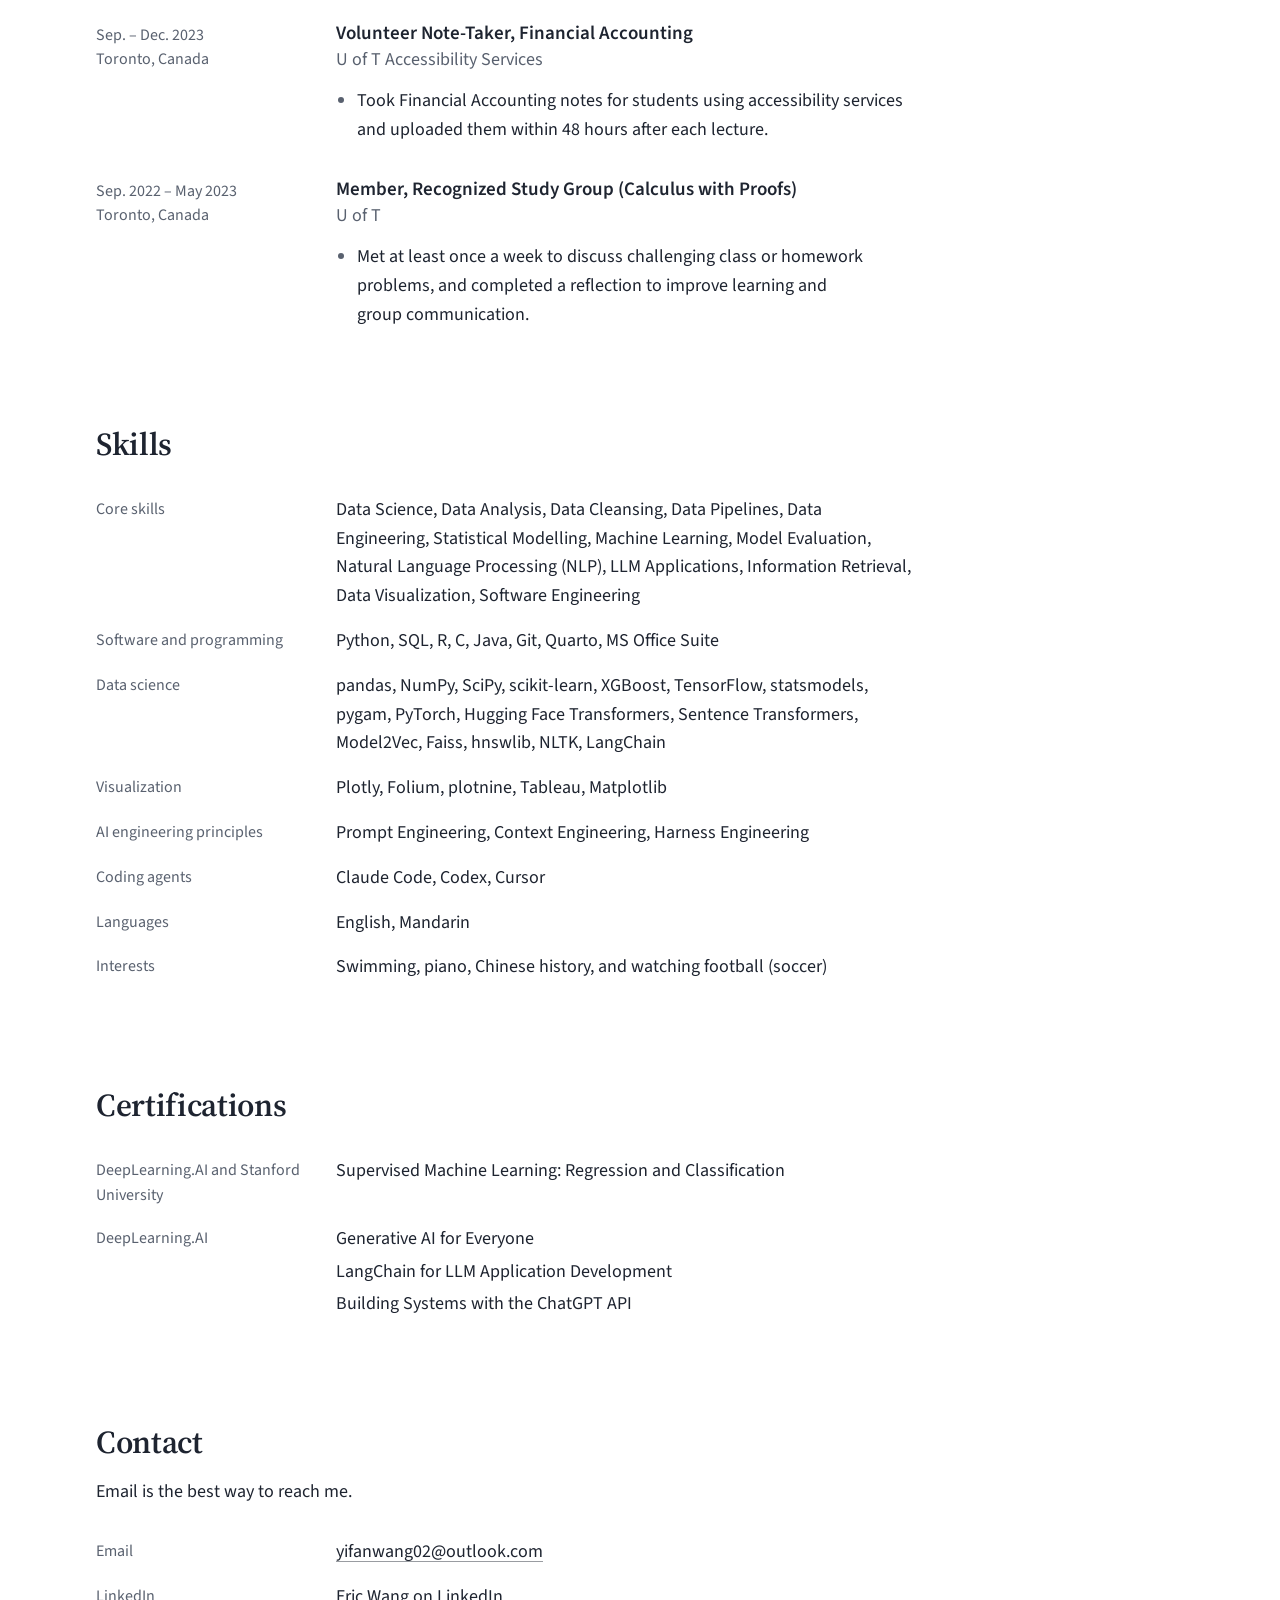
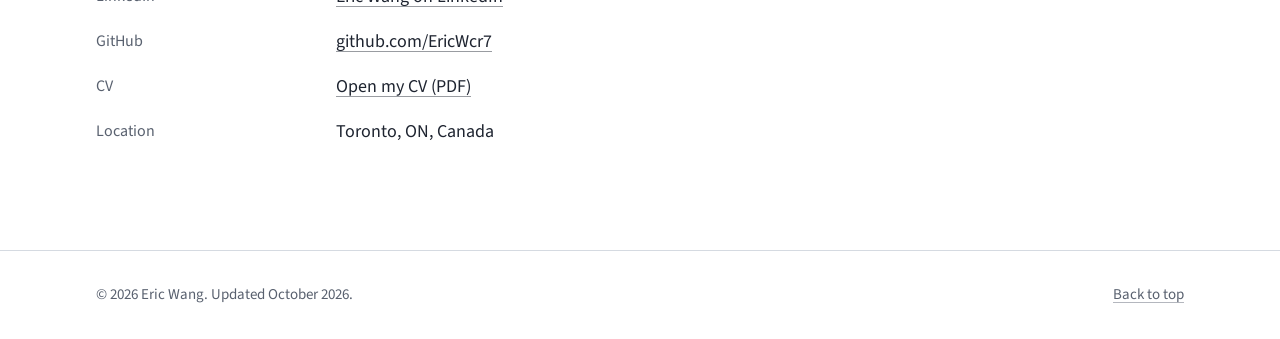
==== commit e0fee538: "List relevant courses by name without grades Replace the Education section's table of selected 300+ " ====
--- a/index.html
+++ b/index.html
@@ -155,21 +155,7 @@
           </div>
           <div class="entry-body">
             <p>Data Science Specialist, Statistics Major, and Computer Science Minor</p>
-            <table class="courses">
-              <caption>Selected 300+ level courses</caption>
-              <thead>
-                <tr><th scope="col">Code</th><th scope="col">Course</th><th scope="col">Grade</th></tr>
-              </thead>
-              <tbody>
-                <tr><th scope="row">CSC311</th><td>Introduction to Machine Learning</td><td>A</td></tr>
-                <tr><th scope="row">CSC343</th><td>Introduction to Databases</td><td>A+</td></tr>
-                <tr><th scope="row">CSC413</th><td>Neural Networks and Deep Learning</td><td>A</td></tr>
-                <tr><th scope="row">JSC370</th><td>Data Science&nbsp;II</td><td>A+</td></tr>
-                <tr><th scope="row">STA303</th><td>Methods of Data Analysis&nbsp;II</td><td>A</td></tr>
-                <tr><th scope="row">STA304</th><td>Surveys, Sampling and Observational Data</td><td>A</td></tr>
-                <tr><th scope="row">STA457</th><td>Time Series Analysis</td><td>A+</td></tr>
-              </tbody>
-            </table>
+            <p class="courses"><strong>Relevant courses:</strong> Machine Learning, Deep Learning, Data Science, Databases, Time Series Analysis, Probability &amp; Statistics, Data Structures &amp; Analysis, Software Design, Methods of Data Analysis, Survey Sampling, Advanced Calculus, Software Tools &amp; Systems Programming</p>
           </div>
         </article>
       </section>
--- a/assets/site.css
+++ b/assets/site.css
@@ -622,43 +622,11 @@
 }
 
 .courses {
-  width: 100%;
-  max-width: 34rem;
-  margin-top: var(--s-5);
-  border-collapse: collapse;
-  font-variant-numeric: tabular-nums;
-}
-
-.courses caption {
-  margin-bottom: var(--s-2);
+  margin-top: var(--s-3);
+}
+
+.courses strong {
   font-weight: 600;
-  text-align: left;
-}
-
-.courses th,
-.courses td {
-  padding: 0.5rem 0;
-  border-bottom: 1px solid var(--rule);
-  text-align: left;
-  vertical-align: baseline;
-}
-
-.courses thead th {
-  color: var(--muted);
-  font-size: 0.9375rem;
-  font-weight: 400;
-}
-
-.courses tbody th {
-  padding-right: var(--s-5);
-  font-weight: 600;
-  white-space: nowrap;
-}
-
-.courses td:last-child,
-.courses thead th:last-child {
-  padding-left: var(--s-4);
-  text-align: right;
 }
 
 .pairs {
